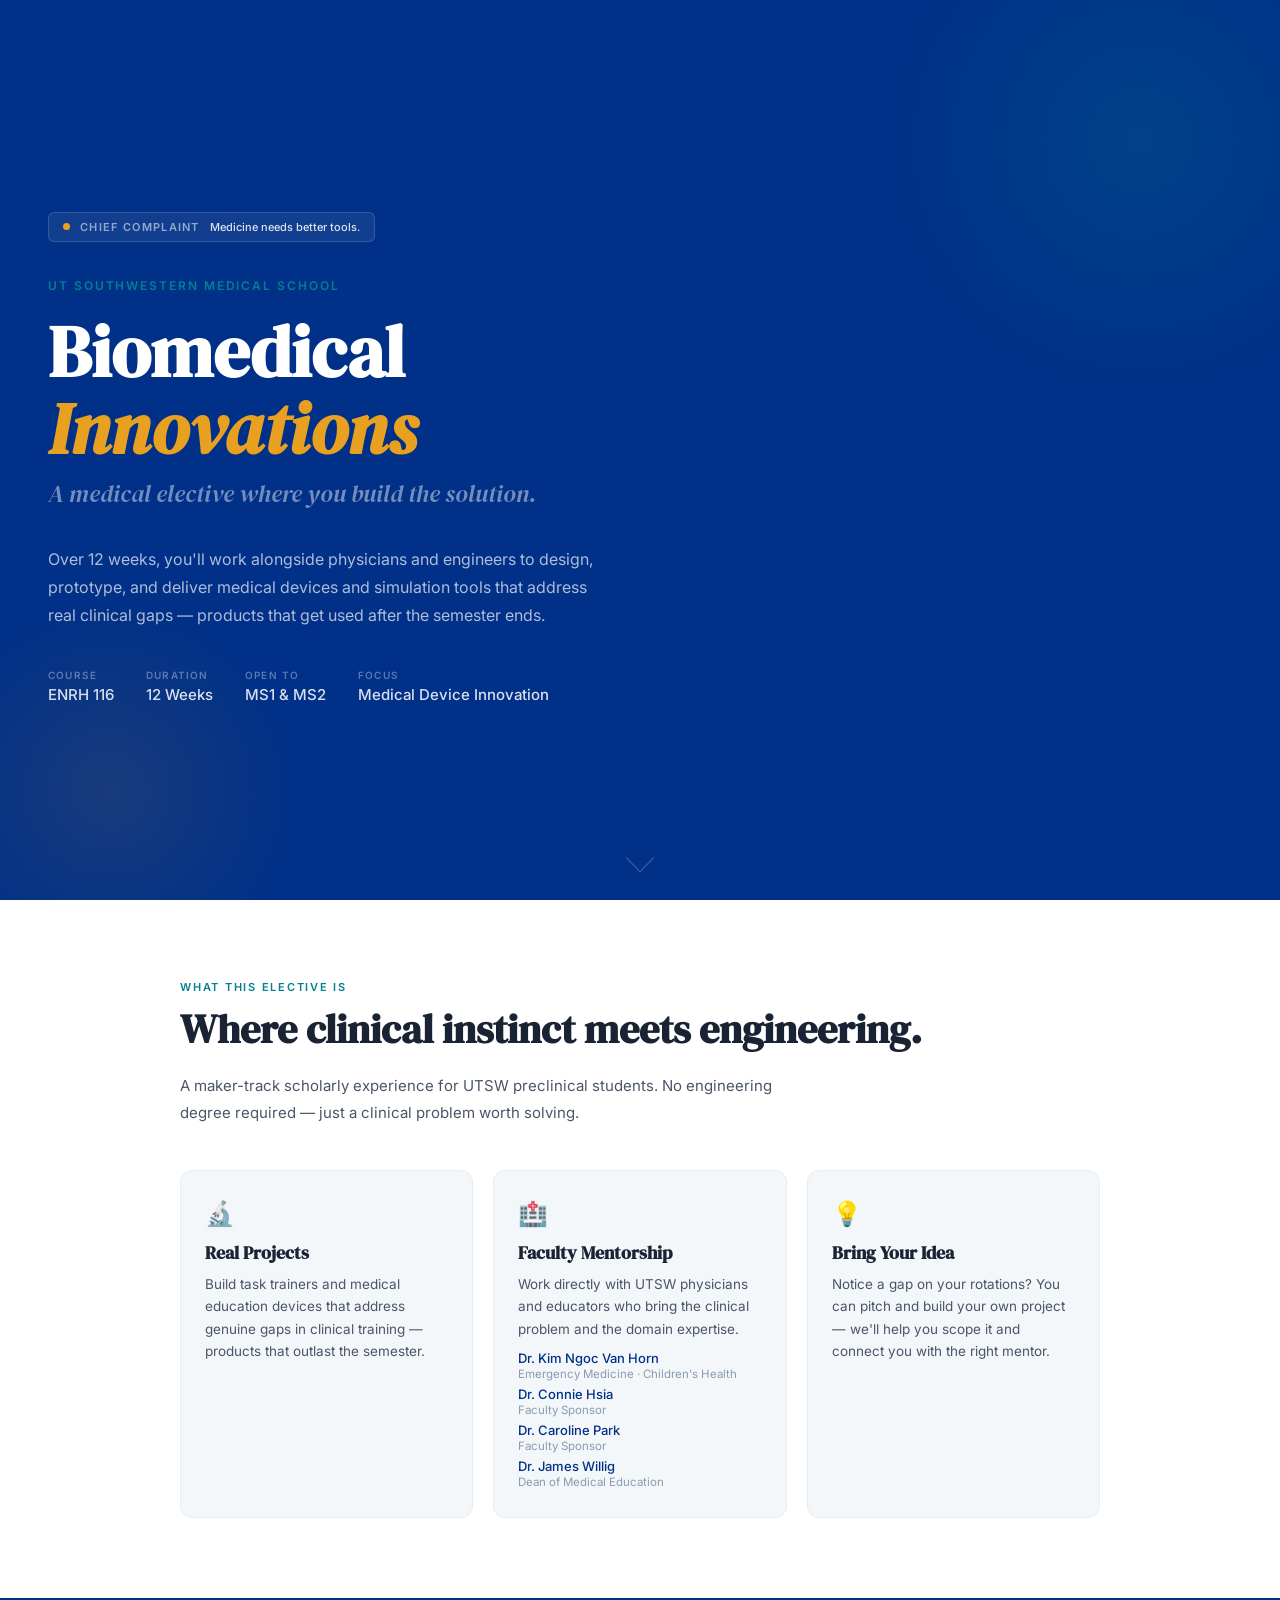
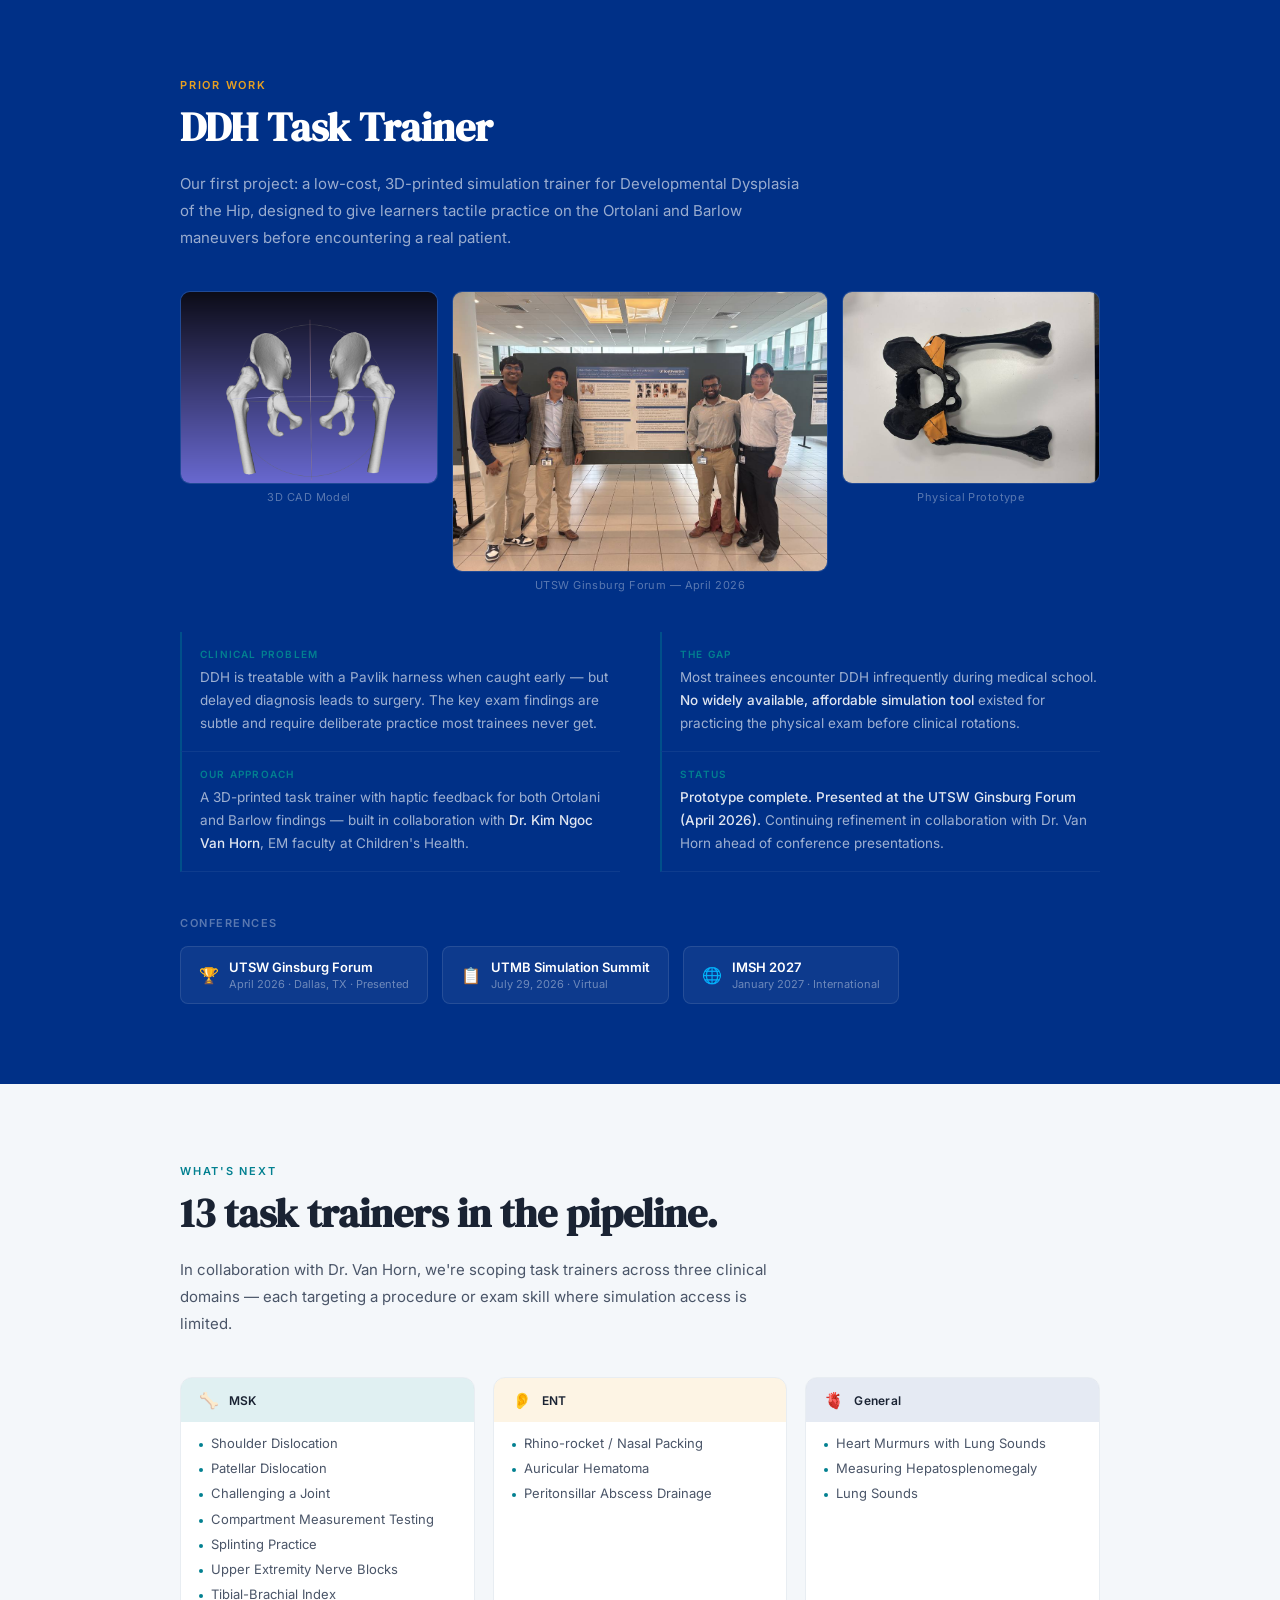
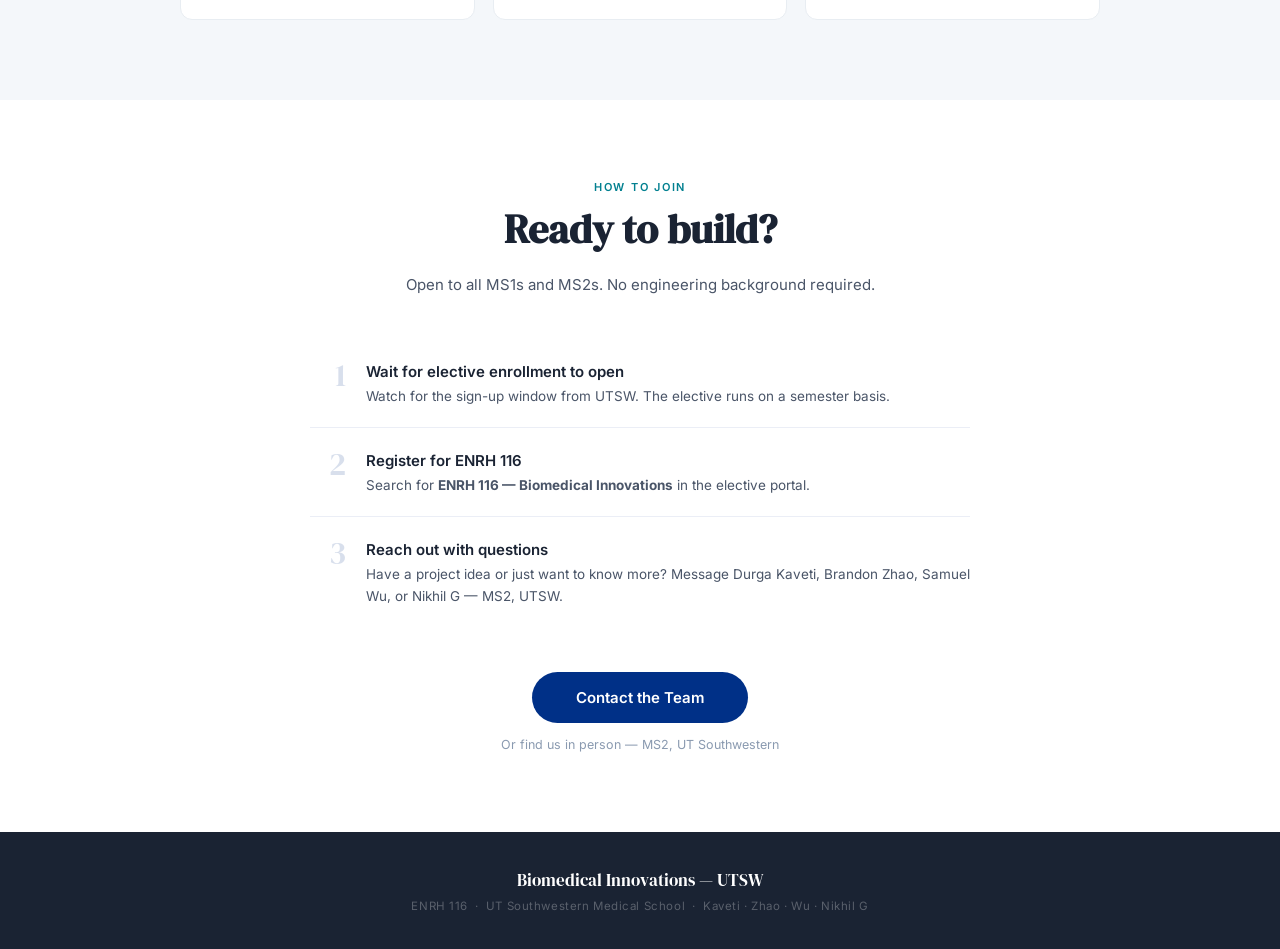
==== index.html @ 5e0f8d81 "Update Dr. Van Horn title to Pediatric Emergency Medicine" ====
<!DOCTYPE html>
<html lang="en">
<head>
  <meta charset="UTF-8" />
  <meta name="viewport" content="width=device-width, initial-scale=1.0" />
  <title>Biomedical Innovations — UTSW</title>
  <link rel="preconnect" href="https://fonts.googleapis.com" />
  <link rel="preconnect" href="https://fonts.gstatic.com" crossorigin />
  <link href="https://fonts.googleapis.com/css2?family=DM+Serif+Display:ital@0;1&family=Inter:wght@300;400;500;600&display=swap" rel="stylesheet" />
  <style>
    *, *::before, *::after { box-sizing: border-box; margin: 0; padding: 0; }

    :root {
      --navy:  #003087;
      --teal:  #028090;
      --gold:  #E8A020;
      --steel: #E8EDF2;
      --mist:  #F4F7FA;
      --ink:   #1A2333;
      --slate: #4A5568;
      --ghost: #8A9AB0;
      --white: #FFFFFF;
      --r:     12px;
    }

    html { scroll-behavior: smooth; }
    body {
      font-family: 'Inter', sans-serif;
      background: var(--white);
      color: var(--ink);
      -webkit-font-smoothing: antialiased;
    }

    /* ── HERO ── */
    .hero {
      background: var(--navy);
      min-height: 100vh;
      display: flex;
      flex-direction: column;
      justify-content: center;
      padding: 80px 48px 64px;
      position: relative;
      overflow: hidden;
    }
    .hero::before {
      content: '';
      position: absolute;
      top: -120px; right: -120px;
      width: 520px; height: 520px;
      background: radial-gradient(circle, rgba(2,128,144,0.22) 0%, transparent 70%);
      pointer-events: none;
    }
    .hero::after {
      content: '';
      position: absolute;
      bottom: -80px; left: -80px;
      width: 380px; height: 380px;
      background: radial-gradient(circle, rgba(232,160,32,0.10) 0%, transparent 70%);
      pointer-events: none;
    }
    .hero-inner {
      max-width: 860px;
      position: relative;
      z-index: 1;
    }
    .case-card {
      display: inline-flex;
      align-items: center;
      gap: 10px;
      background: rgba(255,255,255,0.07);
      border: 1px solid rgba(255,255,255,0.14);
      border-radius: 6px;
      padding: 7px 14px;
      margin-bottom: 36px;
    }
    .case-card-dot {
      width: 7px; height: 7px;
      border-radius: 50%;
      background: var(--gold);
      animation: pulse 2.4s ease-in-out infinite;
    }
    @keyframes pulse {
      0%, 100% { opacity: 1; transform: scale(1); }
      50% { opacity: 0.5; transform: scale(0.8); }
    }
    .case-card-label {
      font-size: 11px; font-weight: 600;
      letter-spacing: 0.12em; text-transform: uppercase;
      color: rgba(255,255,255,0.55);
    }
    .case-card-value {
      font-size: 11px; font-weight: 500;
      color: rgba(255,255,255,0.85);
    }
    .hero-eyebrow {
      font-size: 12px; font-weight: 600;
      letter-spacing: 0.16em; text-transform: uppercase;
      color: var(--teal); margin-bottom: 20px;
    }
    .hero-headline {
      font-family: 'DM Serif Display', serif;
      font-size: clamp(42px, 6vw, 72px);
      line-height: 1.08; color: var(--white); margin-bottom: 10px;
    }
    .hero-headline em { font-style: italic; color: var(--gold); }
    .hero-sub {
      font-family: 'DM Serif Display', serif;
      font-size: clamp(18px, 2.4vw, 24px);
      color: rgba(255,255,255,0.45); font-style: italic;
      margin-bottom: 36px; line-height: 1.3;
    }
    .hero-body {
      font-size: 16px; line-height: 1.75;
      color: rgba(255,255,255,0.68);
      max-width: 560px; margin-bottom: 40px;
    }
    .hero-meta {
      display: flex; gap: 32px; flex-wrap: wrap;
    }
    .meta-item { display: flex; flex-direction: column; gap: 4px; }
    .meta-label {
      font-size: 10px; font-weight: 600;
      letter-spacing: 0.12em; text-transform: uppercase;
      color: rgba(255,255,255,0.35);
    }
    .meta-value { font-size: 15px; font-weight: 500; color: rgba(255,255,255,0.85); }
    .scroll-hint {
      position: absolute; bottom: 32px; left: 50%;
      transform: translateX(-50%);
      display: flex; flex-direction: column;
      align-items: center; gap: 8px;
      color: rgba(255,255,255,0.3);
      font-size: 10px; letter-spacing: 0.1em; text-transform: uppercase;
    }
    .scroll-arrow {
      width: 20px; height: 20px;
      border-right: 1.5px solid rgba(255,255,255,0.25);
      border-bottom: 1.5px solid rgba(255,255,255,0.25);
      transform: rotate(45deg);
      animation: bounce 1.8s ease-in-out infinite;
    }
    @keyframes bounce {
      0%, 100% { transform: rotate(45deg) translateY(0); }
      50% { transform: rotate(45deg) translateY(5px); }
    }

    /* ── SHARED SECTION ── */
    section { padding: 80px 48px; }
    .section-inner { max-width: 920px; margin: 0 auto; }
    .section-eyebrow {
      font-size: 11px; font-weight: 600;
      letter-spacing: 0.16em; text-transform: uppercase;
      color: var(--teal); margin-bottom: 12px;
    }
    .section-title {
      font-family: 'DM Serif Display', serif;
      font-size: clamp(28px, 3.5vw, 40px);
      color: var(--ink); line-height: 1.15; margin-bottom: 20px;
    }
    .section-body {
      font-size: 15px; line-height: 1.8;
      color: var(--slate); max-width: 620px;
    }

    /* ── ABOUT ── */
    .about { background: var(--white); }
    .about-grid {
      display: grid; grid-template-columns: 1fr 1fr 1fr;
      gap: 20px; margin-top: 44px;
    }
    .about-card {
      background: var(--mist);
      border-radius: var(--r); padding: 28px 24px;
      border: 1px solid var(--steel);
      transition: transform 0.2s ease, box-shadow 0.2s ease;
    }
    .about-card:hover {
      transform: translateY(-3px);
      box-shadow: 0 10px 28px rgba(0,48,135,0.08);
    }
    .about-card-icon { font-size: 24px; margin-bottom: 12px; display: block; }
    .about-card-title {
      font-family: 'DM Serif Display', serif;
      font-size: 18px; color: var(--ink); margin-bottom: 8px;
    }
    .about-card-body { font-size: 13.5px; line-height: 1.65; color: var(--slate); }

    /* Faculty names inside about-card */
    .faculty-list {
      margin-top: 10px; display: flex; flex-direction: column; gap: 5px;
    }
    .faculty-name {
      font-size: 13px; font-weight: 500; color: var(--navy);
    }
    .faculty-role {
      font-size: 11.5px; color: var(--ghost); margin-top: 1px;
    }

    /* ── PRIOR WORK (DDH) ── */
    .prior-work { background: var(--navy); }
    .prior-work .section-eyebrow { color: var(--gold); }
    .prior-work .section-title { color: var(--white); }
    .prior-work .section-body { color: rgba(255,255,255,0.60); margin-bottom: 40px; }

    /* Photo strip */
    .photo-strip {
      display: grid;
      grid-template-columns: 1.1fr 1.6fr 1.1fr;
      gap: 14px; margin-bottom: 40px;
    }
    .photo-frame {
      border-radius: 10px; overflow: hidden;
      aspect-ratio: 4/3;
      background: rgba(255,255,255,0.04);
      border: 1px solid rgba(255,255,255,0.09);
    }
    .photo-frame img {
      width: 100%; height: 100%;
      object-fit: cover; display: block;
    }
    .photo-caption {
      font-size: 11px; color: rgba(255,255,255,0.35);
      text-align: center; margin-top: 6px;
      letter-spacing: 0.04em;
    }

    /* Context blocks 2-col */
    .context-grid {
      display: grid; grid-template-columns: 1fr 1fr;
      gap: 0 40px; margin-bottom: 44px;
    }
    .context-block {
      border-left: 2px solid rgba(2,128,144,0.40);
      padding: 16px 0 16px 18px;
      border-bottom: 1px solid rgba(255,255,255,0.06);
    }
    .context-label {
      font-size: 10px; font-weight: 600;
      letter-spacing: 0.12em; text-transform: uppercase;
      color: var(--teal); margin-bottom: 6px;
    }
    .context-text {
      font-size: 13.5px; line-height: 1.7;
      color: rgba(255,255,255,0.62);
    }
    .context-text strong { color: rgba(255,255,255,0.88); font-weight: 500; }

    /* Conferences */
    .conf-heading {
      font-size: 11px; font-weight: 600;
      letter-spacing: 0.14em; text-transform: uppercase;
      color: rgba(255,255,255,0.35); margin-bottom: 16px;
    }
    .conf-row {
      display: flex; gap: 14px; flex-wrap: wrap;
    }
    .conf-pill {
      display: flex; align-items: center; gap: 10px;
      background: rgba(255,255,255,0.05);
      border: 1px solid rgba(255,255,255,0.10);
      border-radius: 8px; padding: 12px 18px;
      text-decoration: none;
      transition: background 0.2s;
    }
    .conf-pill:hover { background: rgba(255,255,255,0.10); }
    .conf-pill-icon { font-size: 16px; }
    .conf-pill-text { display: flex; flex-direction: column; gap: 2px; }
    .conf-pill-name {
      font-size: 13px; font-weight: 600; color: var(--white);
    }
    .conf-pill-date { font-size: 11px; color: rgba(255,255,255,0.40); }

    /* ── PIPELINE ── */
    .pipeline { background: var(--mist); }
    .pipeline .section-eyebrow { color: var(--teal); }
    .pipeline-grid {
      display: grid; grid-template-columns: repeat(3, 1fr);
      gap: 18px; margin-top: 40px;
    }
    .tt-card {
      background: var(--white);
      border: 1px solid var(--steel);
      border-radius: var(--r); overflow: hidden;
    }
    .tt-header {
      padding: 12px 18px;
      display: flex; align-items: center; gap: 10px;
    }
    .tt-header.msk { background: rgba(2,128,144,0.12); }
    .tt-header.ent { background: rgba(232,160,32,0.12); }
    .tt-header.gen { background: rgba(0,48,135,0.10); }
    .tt-icon { font-size: 16px; }
    .tt-category {
      font-size: 12px; font-weight: 600;
      color: var(--ink); letter-spacing: 0.02em;
    }
    .tt-list {
      list-style: none; padding: 12px 18px 16px;
      display: flex; flex-direction: column; gap: 7px;
    }
    .tt-item {
      display: flex; align-items: baseline; gap: 8px;
      font-size: 13px; line-height: 1.4; color: var(--slate);
    }
    .tt-dot {
      width: 4px; height: 4px;
      border-radius: 50%; background: var(--teal);
      flex-shrink: 0; position: relative; top: -1px;
    }

    /* ── JOIN ── */
    .join { background: var(--white); }
    .join-inner { max-width: 660px; margin: 0 auto; text-align: center; }
    .join .section-eyebrow, .join .section-title { text-align: center; }
    .join-body {
      font-size: 15px; line-height: 1.75;
      color: var(--slate); margin-bottom: 40px;
    }
    .join-steps {
      text-align: left; margin-bottom: 44px;
      display: flex; flex-direction: column; gap: 0;
    }
    .join-step {
      display: flex; gap: 20px; align-items: flex-start;
      padding: 20px 0;
      border-bottom: 1px solid rgba(0,48,135,0.08);
    }
    .join-step:last-child { border-bottom: none; }
    .step-num {
      font-family: 'DM Serif Display', serif;
      font-size: 32px; color: var(--navy);
      opacity: 0.15; line-height: 1;
      min-width: 36px; text-align: right;
    }
    .step-content { flex: 1; padding-top: 3px; }
    .step-title { font-size: 15px; font-weight: 600; color: var(--ink); margin-bottom: 4px; }
    .step-desc { font-size: 13.5px; line-height: 1.65; color: var(--slate); }
    .cta-pill {
      display: inline-block; background: var(--navy); color: var(--white);
      font-size: 15px; font-weight: 600; padding: 16px 44px;
      border-radius: 100px; text-decoration: none;
      transition: background 0.2s, transform 0.15s;
    }
    .cta-pill:hover { background: var(--teal); transform: translateY(-2px); }
    .cta-sub { margin-top: 14px; font-size: 12.5px; color: var(--ghost); }

    /* ── FOOTER ── */
    footer {
      background: var(--ink); padding: 36px 48px; text-align: center;
    }
    .footer-wordmark {
      font-family: 'DM Serif Display', serif;
      font-size: 17px; color: var(--white); margin-bottom: 7px;
    }
    .footer-sub { font-size: 11.5px; color: rgba(255,255,255,0.28); letter-spacing: 0.05em; }

    /* ── REVEAL ── */
    .reveal {
      opacity: 0; transform: translateY(18px);
      transition: opacity 0.55s ease, transform 0.55s ease;
    }
    .reveal.visible { opacity: 1; transform: translateY(0); }

    /* ── RESPONSIVE ── */
    @media (max-width: 768px) {
      section { padding: 60px 24px; }
      .hero { padding: 64px 24px 60px; }
      .about-grid, .pipeline-grid, .context-grid, .photo-strip { grid-template-columns: 1fr; }
      .hero-meta { gap: 18px; }
      footer { padding: 28px 24px; }
      .conf-row { flex-direction: column; }
    }
    @media (prefers-reduced-motion: reduce) {
      .reveal { opacity: 1; transform: none; transition: none; }
      .case-card-dot, .scroll-arrow { animation: none; }
    }
  </style>
</head>
<body>

<!-- ── HERO ── -->
<section class="hero">
  <div class="hero-inner">
    <div class="case-card">
      <span class="case-card-dot"></span>
      <span class="case-card-label">Chief Complaint</span>
      <span class="case-card-value">Medicine needs better tools.</span>
    </div>
    <p class="hero-eyebrow">UT Southwestern Medical School</p>
    <h1 class="hero-headline">Biomedical<br><em>Innovations</em></h1>
    <p class="hero-sub">A medical elective where you build the solution.</p>
    <p class="hero-body">
      Over 12 weeks, you'll work alongside physicians and engineers to design, prototype, and deliver medical devices and simulation tools that address real clinical gaps — products that get used after the semester ends.
    </p>
    <div class="hero-meta">
      <div class="meta-item">
        <span class="meta-label">Course</span>
        <span class="meta-value">ENRH 116</span>
      </div>
      <div class="meta-item">
        <span class="meta-label">Duration</span>
        <span class="meta-value">12 Weeks</span>
      </div>
      <div class="meta-item">
        <span class="meta-label">Open To</span>
        <span class="meta-value">MS1 &amp; MS2</span>
      </div>
      <div class="meta-item">
        <span class="meta-label">Focus</span>
        <span class="meta-value">Medical Device Innovation</span>
      </div>
    </div>
  </div>
  <div class="scroll-hint"><div class="scroll-arrow"></div></div>
</section>

<!-- ── ABOUT ── -->
<section class="about">
  <div class="section-inner">
    <p class="section-eyebrow reveal">What this elective is</p>
    <h2 class="section-title reveal">Where clinical instinct meets engineering.</h2>
    <p class="section-body reveal">
      A maker-track scholarly experience for UTSW preclinical students. No engineering degree required — just a clinical problem worth solving.
    </p>
    <div class="about-grid">
      <div class="about-card reveal">
        <span class="about-card-icon">🔬</span>
        <h3 class="about-card-title">Real Projects</h3>
        <p class="about-card-body">Build task trainers and medical education devices that address genuine gaps in clinical training — products that outlast the semester.</p>
      </div>
      <div class="about-card reveal">
        <span class="about-card-icon">🏥</span>
        <h3 class="about-card-title">Faculty Mentorship</h3>
        <p class="about-card-body">Work directly with UTSW physicians and educators who bring the clinical problem and the domain expertise.</p>
        <div class="faculty-list">
          <div>
            <div class="faculty-name">Dr. Kim Ngoc Van Horn</div>
            <div class="faculty-role">Emergency Medicine · Children's Health</div>
          </div>
          <div>
            <div class="faculty-name">Dr. Connie Hsia</div>
            <div class="faculty-role">Faculty Sponsor</div>
          </div>
          <div>
            <div class="faculty-name">Dr. Caroline Park</div>
            <div class="faculty-role">Faculty Sponsor</div>
          </div>
          <div>
            <div class="faculty-name">Dr. James Willig</div>
            <div class="faculty-role">Dean of Medical Education</div>
          </div>
        </div>
      </div>
      <div class="about-card reveal">
        <span class="about-card-icon">💡</span>
        <h3 class="about-card-title">Bring Your Idea</h3>
        <p class="about-card-body">Notice a gap on your rotations? You can pitch and build your own project — we'll help you scope it and connect you with the right mentor.</p>
      </div>
    </div>
  </div>
</section>

<!-- ── PRIOR WORK ── -->
<section class="prior-work">
  <div class="section-inner">
    <p class="section-eyebrow reveal">Prior work</p>
    <h2 class="section-title reveal">DDH Task Trainer</h2>
    <p class="section-body reveal">
      Our first project: a low-cost, 3D-printed simulation trainer for Developmental Dysplasia of the Hip, designed to give learners tactile practice on the Ortolani and Barlow maneuvers before encountering a real patient.
    </p>

    <!-- Photo strip -->
    <div class="photo-strip reveal">
      <div>
        <div class="photo-frame">
          <img src="[data-uri]" alt="3D CAD model — neonatal hip anatomy" loading="lazy" />
        </div>
        <p class="photo-caption">3D CAD Model</p>
      </div>
      <div>
        <div class="photo-frame">
          <img src="[data-uri]" alt="Team presenting the DDH poster at UTSW Ginsburg Forum" loading="lazy" />
        </div>
        <p class="photo-caption">UTSW Ginsburg Forum — April 2026</p>
      </div>
      <div>
        <div class="photo-frame">
          <img src="[data-uri]" alt="3D-printed neonatal hip task trainer prototype" loading="lazy" />
        </div>
        <p class="photo-caption">Physical Prototype</p>
      </div>
    </div>

    <!-- Context 2-col grid -->
    <div class="context-grid reveal">
      <div class="context-block">
        <p class="context-label">Clinical Problem</p>
        <p class="context-text">DDH is treatable with a Pavlik harness when caught early — but delayed diagnosis leads to surgery. The key exam findings are subtle and require deliberate practice most trainees never get.</p>
      </div>
      <div class="context-block">
        <p class="context-label">The Gap</p>
        <p class="context-text">Most trainees encounter DDH infrequently during medical school. <strong>No widely available, affordable simulation tool</strong> existed for practicing the physical exam before clinical rotations.</p>
      </div>
      <div class="context-block">
        <p class="context-label">Our Approach</p>
        <p class="context-text">A 3D-printed task trainer with haptic feedback for both Ortolani and Barlow findings — built in collaboration with <strong>Dr. Kim Ngoc Van Horn</strong>, EM faculty at Children's Health.</p>
      </div>
      <div class="context-block">
        <p class="context-label">Status</p>
        <p class="context-text"><strong>Prototype complete. Presented at the UTSW Ginsburg Forum (April 2026).</strong> Continuing refinement in collaboration with Dr. Van Horn ahead of conference presentations.</p>
      </div>
    </div>

    <!-- Conferences -->
    <p class="conf-heading reveal">Conferences</p>
    <div class="conf-row reveal">
      <a class="conf-pill" href="https://www.utsouthwestern.edu/departments/simulation-center/news-events/forum/" target="_blank" rel="noopener">
        <span class="conf-pill-icon">🏆</span>
        <span class="conf-pill-text">
          <span class="conf-pill-name">UTSW Ginsburg Forum</span>
          <span class="conf-pill-date">April 2026 · Dallas, TX · Presented</span>
        </span>
      </a>
      <a class="conf-pill" href="https://www.utmb.edu/simcenter/summit" target="_blank" rel="noopener">
        <span class="conf-pill-icon">📋</span>
        <span class="conf-pill-text">
          <span class="conf-pill-name">UTMB Simulation Summit</span>
          <span class="conf-pill-date">July 29, 2026 · Virtual</span>
        </span>
      </a>
      <a class="conf-pill" href="https://imsh2027.org/" target="_blank" rel="noopener">
        <span class="conf-pill-icon">🌐</span>
        <span class="conf-pill-text">
          <span class="conf-pill-name">IMSH 2027</span>
          <span class="conf-pill-date">January 2027 · International</span>
        </span>
      </a>
    </div>

  </div>
</section>

<!-- ── PIPELINE ── -->
<section class="pipeline">
  <div class="section-inner">
    <p class="section-eyebrow reveal">What's next</p>
    <h2 class="section-title reveal">13 task trainers in the pipeline.</h2>
    <p class="section-body reveal">
      In collaboration with Dr. Van Horn, we're scoping task trainers across three clinical domains — each targeting a procedure or exam skill where simulation access is limited.
    </p>
    <div class="pipeline-grid">
      <div class="tt-card reveal">
        <div class="tt-header msk">
          <span class="tt-icon">🦴</span>
          <span class="tt-category">MSK</span>
        </div>
        <ul class="tt-list">
          <li class="tt-item"><span class="tt-dot"></span>Shoulder Dislocation</li>
          <li class="tt-item"><span class="tt-dot"></span>Patellar Dislocation</li>
          <li class="tt-item"><span class="tt-dot"></span>Challenging a Joint</li>
          <li class="tt-item"><span class="tt-dot"></span>Compartment Measurement Testing</li>
          <li class="tt-item"><span class="tt-dot"></span>Splinting Practice</li>
          <li class="tt-item"><span class="tt-dot"></span>Upper Extremity Nerve Blocks</li>
          <li class="tt-item"><span class="tt-dot"></span>Tibial-Brachial Index</li>
        </ul>
      </div>
      <div class="tt-card reveal">
        <div class="tt-header ent">
          <span class="tt-icon">👂</span>
          <span class="tt-category">ENT</span>
        </div>
        <ul class="tt-list">
          <li class="tt-item"><span class="tt-dot"></span>Rhino-rocket / Nasal Packing</li>
          <li class="tt-item"><span class="tt-dot"></span>Auricular Hematoma</li>
          <li class="tt-item"><span class="tt-dot"></span>Peritonsillar Abscess Drainage</li>
        </ul>
      </div>
      <div class="tt-card reveal">
        <div class="tt-header gen">
          <span class="tt-icon">🫀</span>
          <span class="tt-category">General</span>
        </div>
        <ul class="tt-list">
          <li class="tt-item"><span class="tt-dot"></span>Heart Murmurs with Lung Sounds</li>
          <li class="tt-item"><span class="tt-dot"></span>Measuring Hepatosplenomegaly</li>
          <li class="tt-item"><span class="tt-dot"></span>Lung Sounds</li>
        </ul>
      </div>
    </div>
  </div>
</section>

<!-- ── JOIN ── -->
<section class="join">
  <div class="join-inner">
    <p class="section-eyebrow reveal">How to join</p>
    <h2 class="section-title reveal">Ready to build?</h2>
    <p class="join-body reveal">Open to all MS1s and MS2s. No engineering background required.</p>
    <div class="join-steps">
      <div class="join-step reveal">
        <span class="step-num">1</span>
        <div class="step-content">
          <p class="step-title">Wait for elective enrollment to open</p>
          <p class="step-desc">Watch for the sign-up window from UTSW. The elective runs on a semester basis.</p>
        </div>
      </div>
      <div class="join-step reveal">
        <span class="step-num">2</span>
        <div class="step-content">
          <p class="step-title">Register for ENRH 116</p>
          <p class="step-desc">Search for <strong>ENRH 116 — Biomedical Innovations</strong> in the elective portal.</p>
        </div>
      </div>
      <div class="join-step reveal">
        <span class="step-num">3</span>
        <div class="step-content">
          <p class="step-title">Reach out with questions</p>
          <p class="step-desc">Have a project idea or just want to know more? Message Durga Kaveti, Brandon Zhao, Samuel Wu, or Nikhil G — MS2, UTSW.</p>
        </div>
      </div>
    </div>
    <a class="cta-pill" href="mailto:?subject=Biomedical Innovations Elective — ENRH 116 Question">Contact the Team</a>
    <p class="cta-sub">Or find us in person — MS2, UT Southwestern</p>
  </div>
</section>

<!-- ── FOOTER ── -->
<footer>
  <p class="footer-wordmark">Biomedical Innovations — UTSW</p>
  <p class="footer-sub">ENRH 116 &nbsp;·&nbsp; UT Southwestern Medical School &nbsp;·&nbsp; Kaveti · Zhao · Wu · Nikhil G</p>
</footer>

<script>
  const obs = new IntersectionObserver(entries => {
    entries.forEach(e => { if (e.isIntersecting) e.target.classList.add('visible'); });
  }, { threshold: 0.10 });
  document.querySelectorAll('.reveal').forEach(el => obs.observe(el));
</script>

</body>
</html>
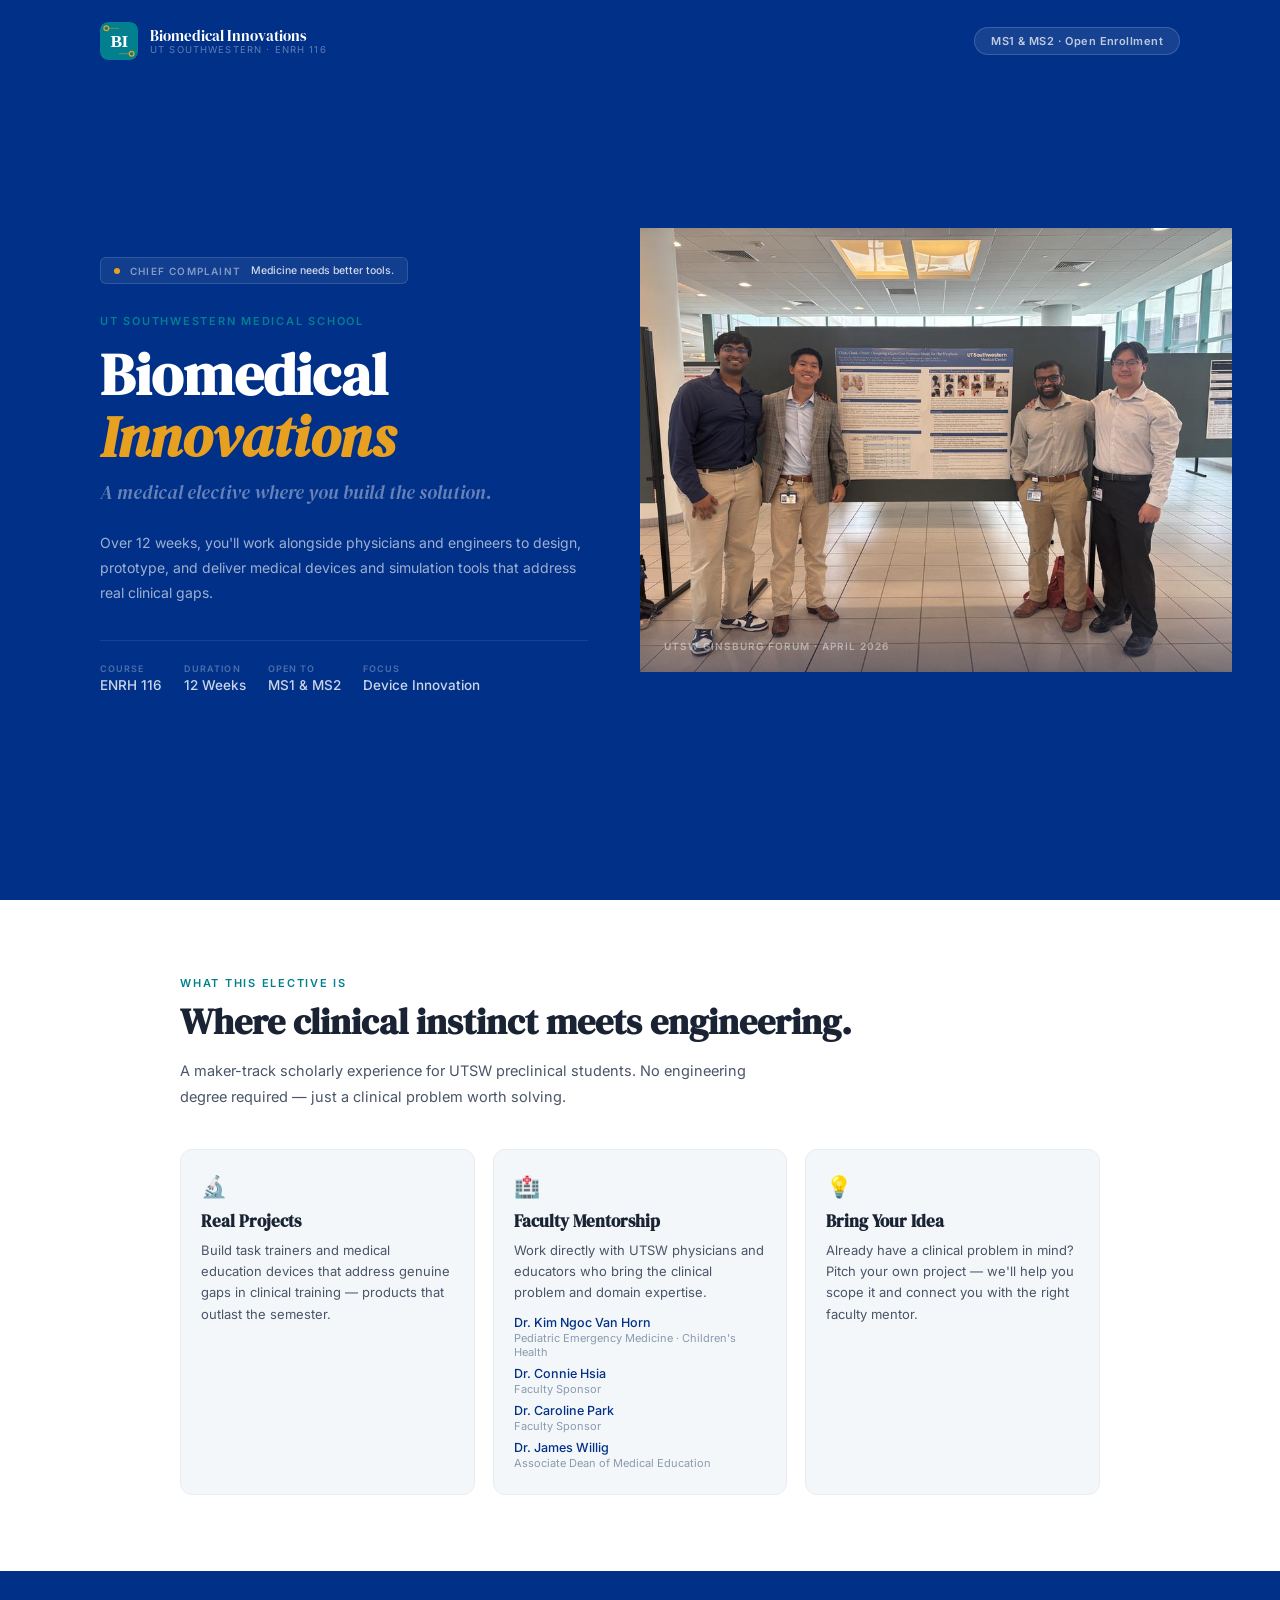
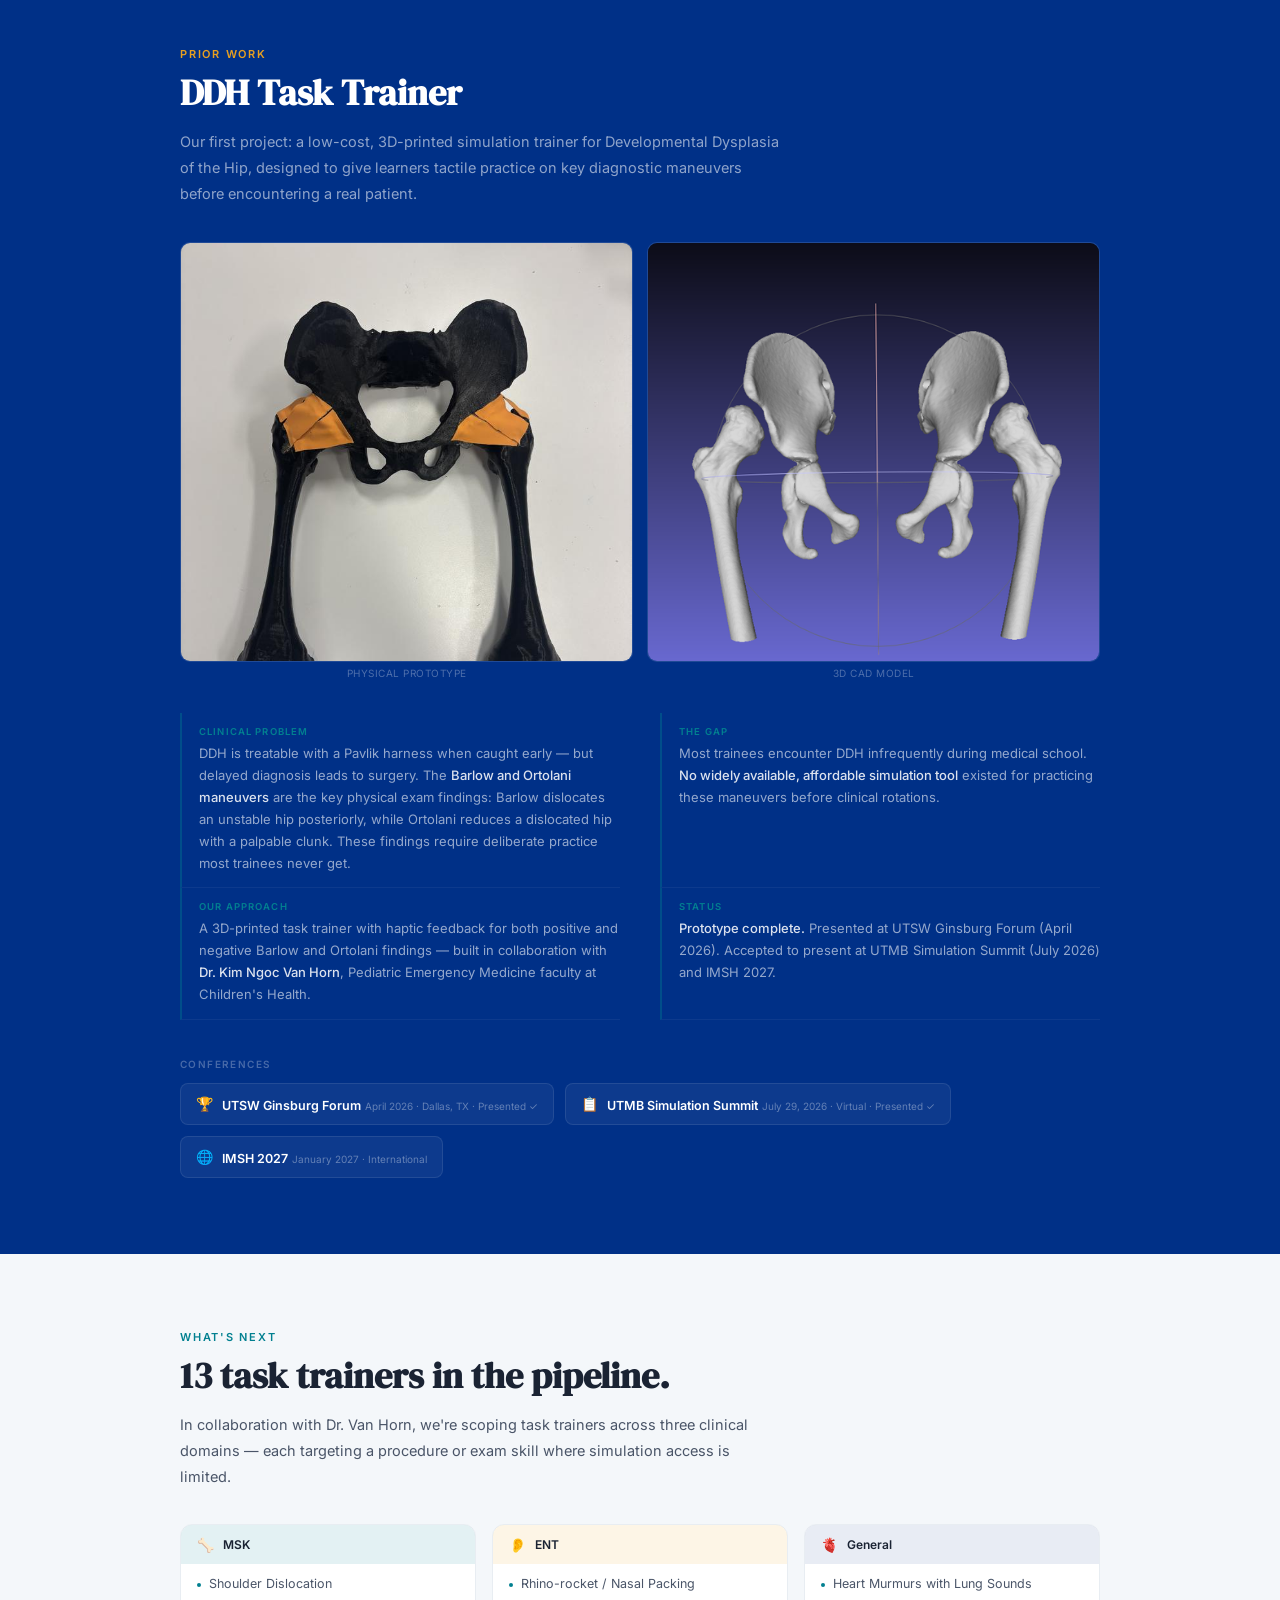
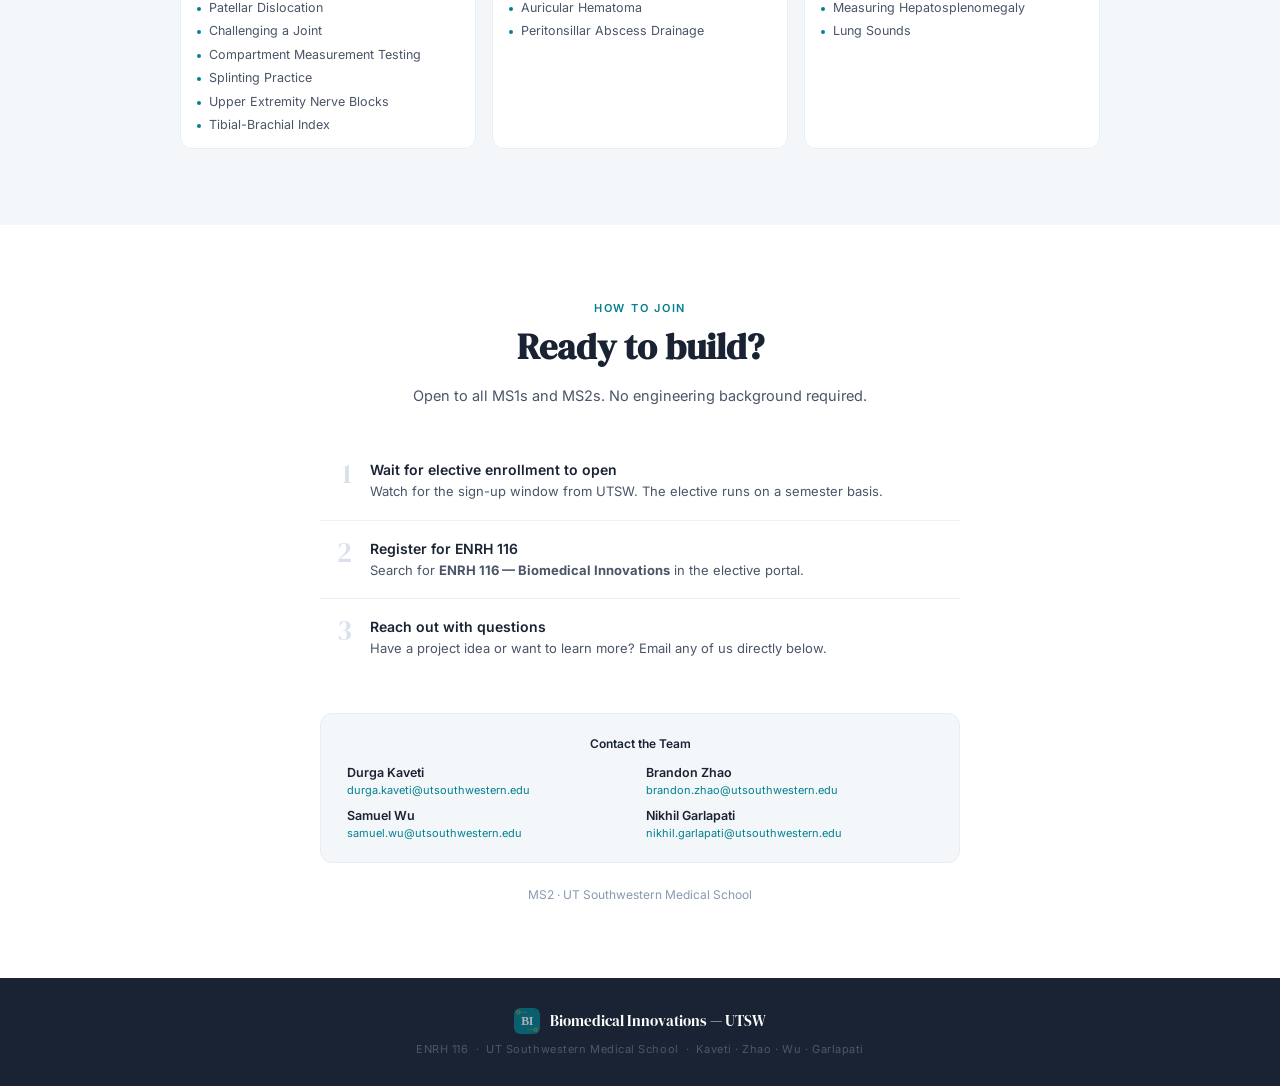
==== commit 7bb5e256: "Update Dr. Van Horn title to Pediatric Emergency Medicine" ====
--- a/index.html
+++ b/index.html
@@ -1,15 +1,14 @@
 <!DOCTYPE html>
 <html lang="en">
 <head>
-  <meta charset="UTF-8" />
-  <meta name="viewport" content="width=device-width, initial-scale=1.0" />
+  <meta charset="UTF-8"/>
+  <meta name="viewport" content="width=device-width, initial-scale=1.0"/>
   <title>Biomedical Innovations — UTSW</title>
-  <link rel="preconnect" href="https://fonts.googleapis.com" />
-  <link rel="preconnect" href="https://fonts.gstatic.com" crossorigin />
-  <link href="https://fonts.googleapis.com/css2?family=DM+Serif+Display:ital@0;1&family=Inter:wght@300;400;500;600&display=swap" rel="stylesheet" />
+  <link rel="preconnect" href="https://fonts.googleapis.com"/>
+  <link rel="preconnect" href="https://fonts.gstatic.com" crossorigin/>
+  <link href="https://fonts.googleapis.com/css2?family=DM+Serif+Display:ital@0;1&family=Inter:wght@300;400;500;600&display=swap" rel="stylesheet"/>
   <style>
     *, *::before, *::after { box-sizing: border-box; margin: 0; padding: 0; }
-
     :root {
       --navy:  #003087;
       --teal:  #028090;
@@ -22,7 +21,6 @@
       --white: #FFFFFF;
       --r:     12px;
     }
-
     html { scroll-behavior: smooth; }
     body {
       font-family: 'Inter', sans-serif;
@@ -31,348 +29,269 @@
       -webkit-font-smoothing: antialiased;
     }
 
+    /* ── NAVBAR ── */
+    .navbar {
+      position: absolute; top: 0; left: 0; right: 0; z-index: 10;
+      display: flex; align-items: center; justify-content: space-between;
+      padding: 22px 52px;
+    }
+    .navbar-brand { display: flex; align-items: center; gap: 12px; text-decoration: none; }
+    .navbar-logo { width: 38px; height: 38px; border-radius: 8px; }
+    .navbar-wordmark { display: flex; flex-direction: column; gap: 1px; }
+    .navbar-title { font-family: 'DM Serif Display', serif; font-size: 15px; color: var(--white); line-height: 1; }
+    .navbar-sub { font-size: 9.5px; color: rgba(255,255,255,0.38); letter-spacing: 0.12em; text-transform: uppercase; }
+    .navbar-pill {
+      font-size: 11px; font-weight: 600;
+      background: rgba(255,255,255,0.09); border: 1px solid rgba(255,255,255,0.16);
+      color: rgba(255,255,255,0.72); border-radius: 100px; padding: 6px 16px; letter-spacing: 0.04em;
+    }
+
     /* ── HERO ── */
     .hero {
       background: var(--navy);
       min-height: 100vh;
-      display: flex;
-      flex-direction: column;
-      justify-content: center;
-      padding: 80px 48px 64px;
-      position: relative;
-      overflow: hidden;
-    }
-    .hero::before {
-      content: '';
-      position: absolute;
-      top: -120px; right: -120px;
-      width: 520px; height: 520px;
-      background: radial-gradient(circle, rgba(2,128,144,0.22) 0%, transparent 70%);
-      pointer-events: none;
-    }
-    .hero::after {
-      content: '';
-      position: absolute;
-      bottom: -80px; left: -80px;
-      width: 380px; height: 380px;
-      background: radial-gradient(circle, rgba(232,160,32,0.10) 0%, transparent 70%);
-      pointer-events: none;
-    }
-    .hero-inner {
-      max-width: 860px;
-      position: relative;
-      z-index: 1;
+      display: grid;
+      grid-template-columns: 1fr 1fr;
+      align-items: center;
+      position: relative; overflow: hidden;
+    }
+
+    /* Left: text */
+    .hero-left {
+      padding: 130px 52px 80px 52px;
+      position: relative; z-index: 1;
     }
     .case-card {
-      display: inline-flex;
-      align-items: center;
-      gap: 10px;
-      background: rgba(255,255,255,0.07);
-      border: 1px solid rgba(255,255,255,0.14);
-      border-radius: 6px;
-      padding: 7px 14px;
-      margin-bottom: 36px;
+      display: inline-flex; align-items: center; gap: 10px;
+      background: rgba(255,255,255,0.07); border: 1px solid rgba(255,255,255,0.13);
+      border-radius: 6px; padding: 6px 13px; margin-bottom: 30px;
     }
     .case-card-dot {
-      width: 7px; height: 7px;
-      border-radius: 50%;
-      background: var(--gold);
+      width: 6px; height: 6px; border-radius: 50%; background: var(--gold);
       animation: pulse 2.4s ease-in-out infinite;
     }
     @keyframes pulse {
-      0%, 100% { opacity: 1; transform: scale(1); }
-      50% { opacity: 0.5; transform: scale(0.8); }
+      0%,100% { opacity:1; transform:scale(1); }
+      50% { opacity:0.5; transform:scale(0.8); }
     }
     .case-card-label {
-      font-size: 11px; font-weight: 600;
-      letter-spacing: 0.12em; text-transform: uppercase;
-      color: rgba(255,255,255,0.55);
-    }
-    .case-card-value {
-      font-size: 11px; font-weight: 500;
-      color: rgba(255,255,255,0.85);
-    }
+      font-size: 10px; font-weight: 600; letter-spacing: 0.12em;
+      text-transform: uppercase; color: rgba(255,255,255,0.48);
+    }
+    .case-card-value { font-size: 10.5px; font-weight: 500; color: rgba(255,255,255,0.80); }
     .hero-eyebrow {
-      font-size: 12px; font-weight: 600;
-      letter-spacing: 0.16em; text-transform: uppercase;
-      color: var(--teal); margin-bottom: 20px;
+      font-size: 11px; font-weight: 600; letter-spacing: 0.16em;
+      text-transform: uppercase; color: var(--teal); margin-bottom: 16px;
     }
     .hero-headline {
       font-family: 'DM Serif Display', serif;
-      font-size: clamp(42px, 6vw, 72px);
+      font-size: clamp(36px, 4.5vw, 60px);
       line-height: 1.08; color: var(--white); margin-bottom: 10px;
     }
     .hero-headline em { font-style: italic; color: var(--gold); }
     .hero-sub {
       font-family: 'DM Serif Display', serif;
-      font-size: clamp(18px, 2.4vw, 24px);
-      color: rgba(255,255,255,0.45); font-style: italic;
-      margin-bottom: 36px; line-height: 1.3;
+      font-size: clamp(15px, 1.8vw, 19px);
+      color: rgba(255,255,255,0.40); font-style: italic;
+      margin-bottom: 26px; line-height: 1.4;
     }
     .hero-body {
-      font-size: 16px; line-height: 1.75;
-      color: rgba(255,255,255,0.68);
-      max-width: 560px; margin-bottom: 40px;
+      font-size: 14px; line-height: 1.78;
+      color: rgba(255,255,255,0.62); margin-bottom: 34px;
     }
     .hero-meta {
-      display: flex; gap: 32px; flex-wrap: wrap;
-    }
-    .meta-item { display: flex; flex-direction: column; gap: 4px; }
+      display: flex; gap: 22px; flex-wrap: wrap;
+      padding-top: 22px; border-top: 1px solid rgba(255,255,255,0.09);
+    }
+    .meta-item { display: flex; flex-direction: column; gap: 3px; }
     .meta-label {
-      font-size: 10px; font-weight: 600;
-      letter-spacing: 0.12em; text-transform: uppercase;
-      color: rgba(255,255,255,0.35);
-    }
-    .meta-value { font-size: 15px; font-weight: 500; color: rgba(255,255,255,0.85); }
-    .scroll-hint {
-      position: absolute; bottom: 32px; left: 50%;
-      transform: translateX(-50%);
-      display: flex; flex-direction: column;
-      align-items: center; gap: 8px;
-      color: rgba(255,255,255,0.3);
-      font-size: 10px; letter-spacing: 0.1em; text-transform: uppercase;
-    }
-    .scroll-arrow {
-      width: 20px; height: 20px;
-      border-right: 1.5px solid rgba(255,255,255,0.25);
-      border-bottom: 1.5px solid rgba(255,255,255,0.25);
-      transform: rotate(45deg);
-      animation: bounce 1.8s ease-in-out infinite;
-    }
-    @keyframes bounce {
-      0%, 100% { transform: rotate(45deg) translateY(0); }
-      50% { transform: rotate(45deg) translateY(5px); }
-    }
-
-    /* ── SHARED SECTION ── */
-    section { padding: 80px 48px; }
+      font-size: 9px; font-weight: 600; letter-spacing: 0.12em;
+      text-transform: uppercase; color: rgba(255,255,255,0.30);
+    }
+    .meta-value { font-size: 13.5px; font-weight: 500; color: rgba(255,255,255,0.80); }
+
+    /* Right: full-bleed team photo */
+    .hero-right {
+      position: relative;
+      overflow: hidden;
+      display: flex;
+      align-items: stretch;
+    }
+    .hero-photo {
+      width: 100%;
+      height: auto;
+      display: block;
+      object-fit: unset;
+    }
+    /* Subtle bottom fade for caption legibility only */
+    .hero-right::before {
+      content: '';
+      position: absolute; inset: 0; z-index: 1;
+      background: linear-gradient(to top, rgba(0,20,60,0.45) 0%, transparent 18%);
+    }
+    .hero-photo-caption {
+      position: absolute; bottom: 20px; left: 24px; z-index: 2;
+      font-size: 10px; font-weight: 600; letter-spacing: 0.10em;
+      text-transform: uppercase; color: rgba(255,255,255,0.45);
+    }
+
+    /* ── SHARED ── */
+    section { padding: 76px 48px; }
     .section-inner { max-width: 920px; margin: 0 auto; }
     .section-eyebrow {
-      font-size: 11px; font-weight: 600;
-      letter-spacing: 0.16em; text-transform: uppercase;
-      color: var(--teal); margin-bottom: 12px;
+      font-size: 11px; font-weight: 600; letter-spacing: 0.16em;
+      text-transform: uppercase; color: var(--teal); margin-bottom: 11px;
     }
     .section-title {
       font-family: 'DM Serif Display', serif;
-      font-size: clamp(28px, 3.5vw, 40px);
-      color: var(--ink); line-height: 1.15; margin-bottom: 20px;
+      font-size: clamp(25px, 3vw, 36px);
+      color: var(--ink); line-height: 1.15; margin-bottom: 16px;
     }
     .section-body {
-      font-size: 15px; line-height: 1.8;
-      color: var(--slate); max-width: 620px;
+      font-size: 14.5px; line-height: 1.8; color: var(--slate); max-width: 600px;
     }
 
     /* ── ABOUT ── */
     .about { background: var(--white); }
-    .about-grid {
-      display: grid; grid-template-columns: 1fr 1fr 1fr;
-      gap: 20px; margin-top: 44px;
-    }
+    .about-grid { display: grid; grid-template-columns: 1fr 1fr 1fr; gap: 18px; margin-top: 38px; }
     .about-card {
-      background: var(--mist);
-      border-radius: var(--r); padding: 28px 24px;
-      border: 1px solid var(--steel);
-      transition: transform 0.2s ease, box-shadow 0.2s ease;
-    }
-    .about-card:hover {
-      transform: translateY(-3px);
-      box-shadow: 0 10px 28px rgba(0,48,135,0.08);
-    }
-    .about-card-icon { font-size: 24px; margin-bottom: 12px; display: block; }
-    .about-card-title {
-      font-family: 'DM Serif Display', serif;
-      font-size: 18px; color: var(--ink); margin-bottom: 8px;
-    }
-    .about-card-body { font-size: 13.5px; line-height: 1.65; color: var(--slate); }
-
-    /* Faculty names inside about-card */
-    .faculty-list {
-      margin-top: 10px; display: flex; flex-direction: column; gap: 5px;
-    }
-    .faculty-name {
-      font-size: 13px; font-weight: 500; color: var(--navy);
-    }
-    .faculty-role {
-      font-size: 11.5px; color: var(--ghost); margin-top: 1px;
-    }
-
-    /* ── PRIOR WORK (DDH) ── */
+      background: var(--mist); border-radius: var(--r);
+      padding: 24px 20px; border: 1px solid var(--steel);
+      transition: transform 0.2s, box-shadow 0.2s;
+    }
+    .about-card:hover { transform: translateY(-3px); box-shadow: 0 10px 28px rgba(0,48,135,0.08); }
+    .about-card-icon { font-size: 21px; margin-bottom: 10px; display: block; }
+    .about-card-title { font-family: 'DM Serif Display', serif; font-size: 17px; color: var(--ink); margin-bottom: 7px; }
+    .about-card-body { font-size: 13px; line-height: 1.65; color: var(--slate); }
+    .faculty-list { margin-top: 11px; display: flex; flex-direction: column; gap: 7px; }
+    .faculty-name { font-size: 12.5px; font-weight: 500; color: var(--navy); }
+    .faculty-role { font-size: 11px; color: var(--ghost); margin-top: 1px; }
+
+    /* ── PRIOR WORK ── */
     .prior-work { background: var(--navy); }
     .prior-work .section-eyebrow { color: var(--gold); }
     .prior-work .section-title { color: var(--white); }
-    .prior-work .section-body { color: rgba(255,255,255,0.60); margin-bottom: 40px; }
-
-    /* Photo strip */
-    .photo-strip {
+    .prior-work .section-body { color: rgba(255,255,255,0.56); margin-bottom: 34px; }
+
+    /* Two-photo layout: prototype (portrait) + CAD (landscape) side by side */
+    .ddh-photos {
       display: grid;
-      grid-template-columns: 1.1fr 1.6fr 1.1fr;
-      gap: 14px; margin-bottom: 40px;
+      grid-template-columns: 1fr 1fr;
+      gap: 14px; margin-bottom: 34px; align-items: start;
     }
     .photo-frame {
       border-radius: 10px; overflow: hidden;
-      aspect-ratio: 4/3;
       background: rgba(255,255,255,0.04);
       border: 1px solid rgba(255,255,255,0.09);
+      height: 420px;
     }
     .photo-frame img {
       width: 100%; height: 100%;
-      object-fit: cover; display: block;
+      object-fit: cover; object-position: center 20%;
+      display: block;
     }
     .photo-caption {
-      font-size: 11px; color: rgba(255,255,255,0.35);
-      text-align: center; margin-top: 6px;
-      letter-spacing: 0.04em;
-    }
-
-    /* Context blocks 2-col */
-    .context-grid {
-      display: grid; grid-template-columns: 1fr 1fr;
-      gap: 0 40px; margin-bottom: 44px;
-    }
+      font-size: 10px; color: rgba(255,255,255,0.30);
+      text-align: center; margin-top: 5px; letter-spacing: 0.05em; text-transform: uppercase;
+    }
+
+    .context-grid { display: grid; grid-template-columns: 1fr 1fr; gap: 0 40px; margin-bottom: 38px; }
     .context-block {
-      border-left: 2px solid rgba(2,128,144,0.40);
-      padding: 16px 0 16px 18px;
-      border-bottom: 1px solid rgba(255,255,255,0.06);
+      border-left: 2px solid rgba(2,128,144,0.38);
+      padding: 13px 0 13px 17px;
+      border-bottom: 1px solid rgba(255,255,255,0.05);
     }
     .context-label {
-      font-size: 10px; font-weight: 600;
-      letter-spacing: 0.12em; text-transform: uppercase;
-      color: var(--teal); margin-bottom: 6px;
-    }
-    .context-text {
-      font-size: 13.5px; line-height: 1.7;
-      color: rgba(255,255,255,0.62);
-    }
-    .context-text strong { color: rgba(255,255,255,0.88); font-weight: 500; }
-
-    /* Conferences */
+      font-size: 9.5px; font-weight: 600; letter-spacing: 0.12em;
+      text-transform: uppercase; color: var(--teal); margin-bottom: 5px;
+    }
+    .context-text { font-size: 13px; line-height: 1.7; color: rgba(255,255,255,0.58); }
+    .context-text strong { color: rgba(255,255,255,0.86); font-weight: 500; }
+
     .conf-heading {
-      font-size: 11px; font-weight: 600;
-      letter-spacing: 0.14em; text-transform: uppercase;
-      color: rgba(255,255,255,0.35); margin-bottom: 16px;
-    }
-    .conf-row {
-      display: flex; gap: 14px; flex-wrap: wrap;
-    }
+      font-size: 10px; font-weight: 600; letter-spacing: 0.14em;
+      text-transform: uppercase; color: rgba(255,255,255,0.28); margin-bottom: 13px;
+    }
+    .conf-row { display: flex; gap: 11px; flex-wrap: wrap; }
     .conf-pill {
-      display: flex; align-items: center; gap: 10px;
-      background: rgba(255,255,255,0.05);
-      border: 1px solid rgba(255,255,255,0.10);
-      border-radius: 8px; padding: 12px 18px;
-      text-decoration: none;
+      display: flex; align-items: center; gap: 9px;
+      background: rgba(255,255,255,0.05); border: 1px solid rgba(255,255,255,0.09);
+      border-radius: 8px; padding: 10px 15px; text-decoration: none;
       transition: background 0.2s;
     }
     .conf-pill:hover { background: rgba(255,255,255,0.10); }
-    .conf-pill-icon { font-size: 16px; }
-    .conf-pill-text { display: flex; flex-direction: column; gap: 2px; }
-    .conf-pill-name {
-      font-size: 13px; font-weight: 600; color: var(--white);
-    }
-    .conf-pill-date { font-size: 11px; color: rgba(255,255,255,0.40); }
+    .conf-pill-icon { font-size: 14px; }
+    .conf-pill-name { font-size: 12.5px; font-weight: 600; color: var(--white); }
+    .conf-pill-date { font-size: 10px; color: rgba(255,255,255,0.36); }
 
     /* ── PIPELINE ── */
     .pipeline { background: var(--mist); }
-    .pipeline .section-eyebrow { color: var(--teal); }
-    .pipeline-grid {
-      display: grid; grid-template-columns: repeat(3, 1fr);
-      gap: 18px; margin-top: 40px;
-    }
-    .tt-card {
-      background: var(--white);
-      border: 1px solid var(--steel);
-      border-radius: var(--r); overflow: hidden;
-    }
-    .tt-header {
-      padding: 12px 18px;
-      display: flex; align-items: center; gap: 10px;
-    }
-    .tt-header.msk { background: rgba(2,128,144,0.12); }
-    .tt-header.ent { background: rgba(232,160,32,0.12); }
-    .tt-header.gen { background: rgba(0,48,135,0.10); }
-    .tt-icon { font-size: 16px; }
-    .tt-category {
-      font-size: 12px; font-weight: 600;
-      color: var(--ink); letter-spacing: 0.02em;
-    }
-    .tt-list {
-      list-style: none; padding: 12px 18px 16px;
-      display: flex; flex-direction: column; gap: 7px;
-    }
-    .tt-item {
-      display: flex; align-items: baseline; gap: 8px;
-      font-size: 13px; line-height: 1.4; color: var(--slate);
-    }
-    .tt-dot {
-      width: 4px; height: 4px;
-      border-radius: 50%; background: var(--teal);
-      flex-shrink: 0; position: relative; top: -1px;
-    }
+    .pipeline-grid { display: grid; grid-template-columns: repeat(3,1fr); gap: 16px; margin-top: 34px; }
+    .tt-card { background: var(--white); border: 1px solid var(--steel); border-radius: var(--r); overflow: hidden; }
+    .tt-header { padding: 11px 16px; display: flex; align-items: center; gap: 9px; }
+    .tt-header.msk { background: rgba(2,128,144,0.11); }
+    .tt-header.ent { background: rgba(232,160,32,0.11); }
+    .tt-header.gen { background: rgba(0,48,135,0.09); }
+    .tt-icon { font-size: 14px; }
+    .tt-category { font-size: 12px; font-weight: 600; color: var(--ink); }
+    .tt-list { list-style: none; padding: 11px 16px 14px; display: flex; flex-direction: column; gap: 6px; }
+    .tt-item { display: flex; align-items: baseline; gap: 8px; font-size: 12.5px; line-height: 1.4; color: var(--slate); }
+    .tt-dot { width: 4px; height: 4px; border-radius: 50%; background: var(--teal); flex-shrink: 0; position: relative; top: -1px; }
 
     /* ── JOIN ── */
     .join { background: var(--white); }
-    .join-inner { max-width: 660px; margin: 0 auto; text-align: center; }
+    .join-inner { max-width: 640px; margin: 0 auto; text-align: center; }
     .join .section-eyebrow, .join .section-title { text-align: center; }
-    .join-body {
-      font-size: 15px; line-height: 1.75;
-      color: var(--slate); margin-bottom: 40px;
-    }
-    .join-steps {
-      text-align: left; margin-bottom: 44px;
-      display: flex; flex-direction: column; gap: 0;
-    }
+    .join-body { font-size: 14.5px; line-height: 1.75; color: var(--slate); margin-bottom: 34px; }
+    .join-steps { text-align: left; margin-bottom: 36px; }
     .join-step {
-      display: flex; gap: 20px; align-items: flex-start;
-      padding: 20px 0;
-      border-bottom: 1px solid rgba(0,48,135,0.08);
+      display: flex; gap: 18px; align-items: flex-start;
+      padding: 17px 0; border-bottom: 1px solid rgba(0,48,135,0.07);
     }
     .join-step:last-child { border-bottom: none; }
-    .step-num {
-      font-family: 'DM Serif Display', serif;
-      font-size: 32px; color: var(--navy);
-      opacity: 0.15; line-height: 1;
-      min-width: 36px; text-align: right;
-    }
-    .step-content { flex: 1; padding-top: 3px; }
-    .step-title { font-size: 15px; font-weight: 600; color: var(--ink); margin-bottom: 4px; }
-    .step-desc { font-size: 13.5px; line-height: 1.65; color: var(--slate); }
-    .cta-pill {
-      display: inline-block; background: var(--navy); color: var(--white);
-      font-size: 15px; font-weight: 600; padding: 16px 44px;
-      border-radius: 100px; text-decoration: none;
-      transition: background 0.2s, transform 0.15s;
-    }
-    .cta-pill:hover { background: var(--teal); transform: translateY(-2px); }
-    .cta-sub { margin-top: 14px; font-size: 12.5px; color: var(--ghost); }
+    .step-num { font-family: 'DM Serif Display', serif; font-size: 28px; color: var(--navy); opacity: 0.14; line-height: 1; min-width: 32px; text-align: right; }
+    .step-content { flex: 1; padding-top: 2px; }
+    .step-title { font-size: 14px; font-weight: 600; color: var(--ink); margin-bottom: 3px; }
+    .step-desc { font-size: 13px; line-height: 1.65; color: var(--slate); }
+    .email-block {
+      background: var(--mist); border: 1px solid var(--steel);
+      border-radius: var(--r); padding: 22px 26px; margin-bottom: 24px; text-align: left;
+    }
+    .email-block-title { font-size: 12px; font-weight: 600; color: var(--ink); margin-bottom: 14px; text-align: center; }
+    .email-grid { display: grid; grid-template-columns: 1fr 1fr; gap: 11px; }
+    .email-item { display: flex; flex-direction: column; gap: 3px; }
+    .email-name { font-size: 12.5px; font-weight: 600; color: var(--ink); }
+    .email-addr { font-size: 11px; color: var(--teal); text-decoration: none; word-break: break-all; }
+    .email-addr:hover { text-decoration: underline; }
 
     /* ── FOOTER ── */
-    footer {
-      background: var(--ink); padding: 36px 48px; text-align: center;
-    }
-    .footer-wordmark {
-      font-family: 'DM Serif Display', serif;
-      font-size: 17px; color: var(--white); margin-bottom: 7px;
-    }
-    .footer-sub { font-size: 11.5px; color: rgba(255,255,255,0.28); letter-spacing: 0.05em; }
+    footer { background: var(--ink); padding: 30px 48px; text-align: center; }
+    .footer-brand { display: flex; align-items: center; justify-content: center; gap: 10px; margin-bottom: 8px; }
+    .footer-logo { width: 26px; height: 26px; border-radius: 6px; opacity: 0.65; }
+    .footer-wordmark { font-family: 'DM Serif Display', serif; font-size: 15px; color: var(--white); }
+    .footer-sub { font-size: 11px; color: rgba(255,255,255,0.24); letter-spacing: 0.05em; }
 
     /* ── REVEAL ── */
-    .reveal {
-      opacity: 0; transform: translateY(18px);
-      transition: opacity 0.55s ease, transform 0.55s ease;
-    }
+    .reveal { opacity: 0; transform: translateY(16px); transition: opacity 0.5s ease, transform 0.5s ease; }
     .reveal.visible { opacity: 1; transform: translateY(0); }
 
     /* ── RESPONSIVE ── */
-    @media (max-width: 768px) {
-      section { padding: 60px 24px; }
-      .hero { padding: 64px 24px 60px; }
-      .about-grid, .pipeline-grid, .context-grid, .photo-strip { grid-template-columns: 1fr; }
-      .hero-meta { gap: 18px; }
-      footer { padding: 28px 24px; }
+    @media (max-width: 900px) {
+      .hero { grid-template-columns: 1fr; min-height: auto; }
+      .hero-right { width: 100%; }
+      .hero-left { padding: 100px 28px 52px; }
+      .ddh-photos { grid-template-columns: 1fr; }
+      .photo-frame { height: 260px; }
+      section { padding: 56px 24px; }
+      .about-grid, .pipeline-grid, .context-grid { grid-template-columns: 1fr; }
+      .email-grid { grid-template-columns: 1fr; }
       .conf-row { flex-direction: column; }
+      .navbar { padding: 16px 24px; }
+      footer { padding: 22px; }
     }
     @media (prefers-reduced-motion: reduce) {
       .reveal { opacity: 1; transform: none; transition: none; }
-      .case-card-dot, .scroll-arrow { animation: none; }
+      .case-card-dot { animation: none; }
     }
   </style>
 </head>
@@ -380,7 +299,19 @@
 
 <!-- ── HERO ── -->
 <section class="hero">
-  <div class="hero-inner">
+  <nav class="navbar" style="grid-column:1/-1;">
+    <div class="navbar-brand">
+      <img src="[data-uri]" alt="BI logo" class="navbar-logo"/>
+      <div class="navbar-wordmark">
+        <span class="navbar-title">Biomedical Innovations</span>
+        <span class="navbar-sub">UT Southwestern · ENRH 116</span>
+      </div>
+    </div>
+    <span class="navbar-pill">MS1 &amp; MS2 · Open Enrollment</span>
+  </nav>
+
+  <!-- Left: text -->
+  <div class="hero-left">
     <div class="case-card">
       <span class="case-card-dot"></span>
       <span class="case-card-label">Chief Complaint</span>
@@ -389,29 +320,20 @@
     <p class="hero-eyebrow">UT Southwestern Medical School</p>
     <h1 class="hero-headline">Biomedical<br><em>Innovations</em></h1>
     <p class="hero-sub">A medical elective where you build the solution.</p>
-    <p class="hero-body">
-      Over 12 weeks, you'll work alongside physicians and engineers to design, prototype, and deliver medical devices and simulation tools that address real clinical gaps — products that get used after the semester ends.
-    </p>
+    <p class="hero-body">Over 12 weeks, you'll work alongside physicians and engineers to design, prototype, and deliver medical devices and simulation tools that address real clinical gaps.</p>
     <div class="hero-meta">
-      <div class="meta-item">
-        <span class="meta-label">Course</span>
-        <span class="meta-value">ENRH 116</span>
-      </div>
-      <div class="meta-item">
-        <span class="meta-label">Duration</span>
-        <span class="meta-value">12 Weeks</span>
-      </div>
-      <div class="meta-item">
-        <span class="meta-label">Open To</span>
-        <span class="meta-value">MS1 &amp; MS2</span>
-      </div>
-      <div class="meta-item">
-        <span class="meta-label">Focus</span>
-        <span class="meta-value">Medical Device Innovation</span>
-      </div>
-    </div>
-  </div>
-  <div class="scroll-hint"><div class="scroll-arrow"></div></div>
+      <div class="meta-item"><span class="meta-label">Course</span><span class="meta-value">ENRH 116</span></div>
+      <div class="meta-item"><span class="meta-label">Duration</span><span class="meta-value">12 Weeks</span></div>
+      <div class="meta-item"><span class="meta-label">Open To</span><span class="meta-value">MS1 &amp; MS2</span></div>
+      <div class="meta-item"><span class="meta-label">Focus</span><span class="meta-value">Device Innovation</span></div>
+    </div>
+  </div>
+
+  <!-- Right: team photo, full-bleed -->
+  <div class="hero-right">
+    <img class="hero-photo" src="[data-uri]" alt="Team at UTSW Ginsburg Forum, April 2026"/>
+    <span class="hero-photo-caption">UTSW Ginsburg Forum · April 2026</span>
+  </div>
 </section>
 
 <!-- ── ABOUT ── -->
@@ -419,9 +341,7 @@
   <div class="section-inner">
     <p class="section-eyebrow reveal">What this elective is</p>
     <h2 class="section-title reveal">Where clinical instinct meets engineering.</h2>
-    <p class="section-body reveal">
-      A maker-track scholarly experience for UTSW preclinical students. No engineering degree required — just a clinical problem worth solving.
-    </p>
+    <p class="section-body reveal">A maker-track scholarly experience for UTSW preclinical students. No engineering degree required — just a clinical problem worth solving.</p>
     <div class="about-grid">
       <div class="about-card reveal">
         <span class="about-card-icon">🔬</span>
@@ -431,30 +351,18 @@
       <div class="about-card reveal">
         <span class="about-card-icon">🏥</span>
         <h3 class="about-card-title">Faculty Mentorship</h3>
-        <p class="about-card-body">Work directly with UTSW physicians and educators who bring the clinical problem and the domain expertise.</p>
+        <p class="about-card-body">Work directly with UTSW physicians and educators who bring the clinical problem and domain expertise.</p>
         <div class="faculty-list">
-          <div>
-            <div class="faculty-name">Dr. Kim Ngoc Van Horn</div>
-            <div class="faculty-role">Emergency Medicine · Children's Health</div>
-          </div>
-          <div>
-            <div class="faculty-name">Dr. Connie Hsia</div>
-            <div class="faculty-role">Faculty Sponsor</div>
-          </div>
-          <div>
-            <div class="faculty-name">Dr. Caroline Park</div>
-            <div class="faculty-role">Faculty Sponsor</div>
-          </div>
-          <div>
-            <div class="faculty-name">Dr. James Willig</div>
-            <div class="faculty-role">Dean of Medical Education</div>
-          </div>
+          <div><div class="faculty-name">Dr. Kim Ngoc Van Horn</div><div class="faculty-role">Pediatric Emergency Medicine · Children's Health</div></div>
+          <div><div class="faculty-name">Dr. Connie Hsia</div><div class="faculty-role">Faculty Sponsor</div></div>
+          <div><div class="faculty-name">Dr. Caroline Park</div><div class="faculty-role">Faculty Sponsor</div></div>
+          <div><div class="faculty-name">Dr. James Willig</div><div class="faculty-role">Associate Dean of Medical Education</div></div>
         </div>
       </div>
       <div class="about-card reveal">
         <span class="about-card-icon">💡</span>
         <h3 class="about-card-title">Bring Your Idea</h3>
-        <p class="about-card-body">Notice a gap on your rotations? You can pitch and build your own project — we'll help you scope it and connect you with the right mentor.</p>
+        <p class="about-card-body">Already have a clinical problem in mind? Pitch your own project — we'll help you scope it and connect you with the right faculty mentor.</p>
       </div>
     </div>
   </div>
@@ -465,78 +373,67 @@
   <div class="section-inner">
     <p class="section-eyebrow reveal">Prior work</p>
     <h2 class="section-title reveal">DDH Task Trainer</h2>
-    <p class="section-body reveal">
-      Our first project: a low-cost, 3D-printed simulation trainer for Developmental Dysplasia of the Hip, designed to give learners tactile practice on the Ortolani and Barlow maneuvers before encountering a real patient.
-    </p>
-
-    <!-- Photo strip -->
-    <div class="photo-strip reveal">
+    <p class="section-body reveal">Our first project: a low-cost, 3D-printed simulation trainer for Developmental Dysplasia of the Hip, designed to give learners tactile practice on key diagnostic maneuvers before encountering a real patient.</p>
+
+    <!-- Prototype (portrait) + CAD model (landscape) -->
+    <div class="ddh-photos reveal">
+      <div>
+        <div class="photo-frame portrait">
+          <img src="[data-uri]" alt="3D-printed DDH task trainer prototype" loading="lazy"/>
+        </div>
+        <p class="photo-caption">Physical Prototype</p>
+      </div>
       <div>
         <div class="photo-frame">
-          <img src="[data-uri]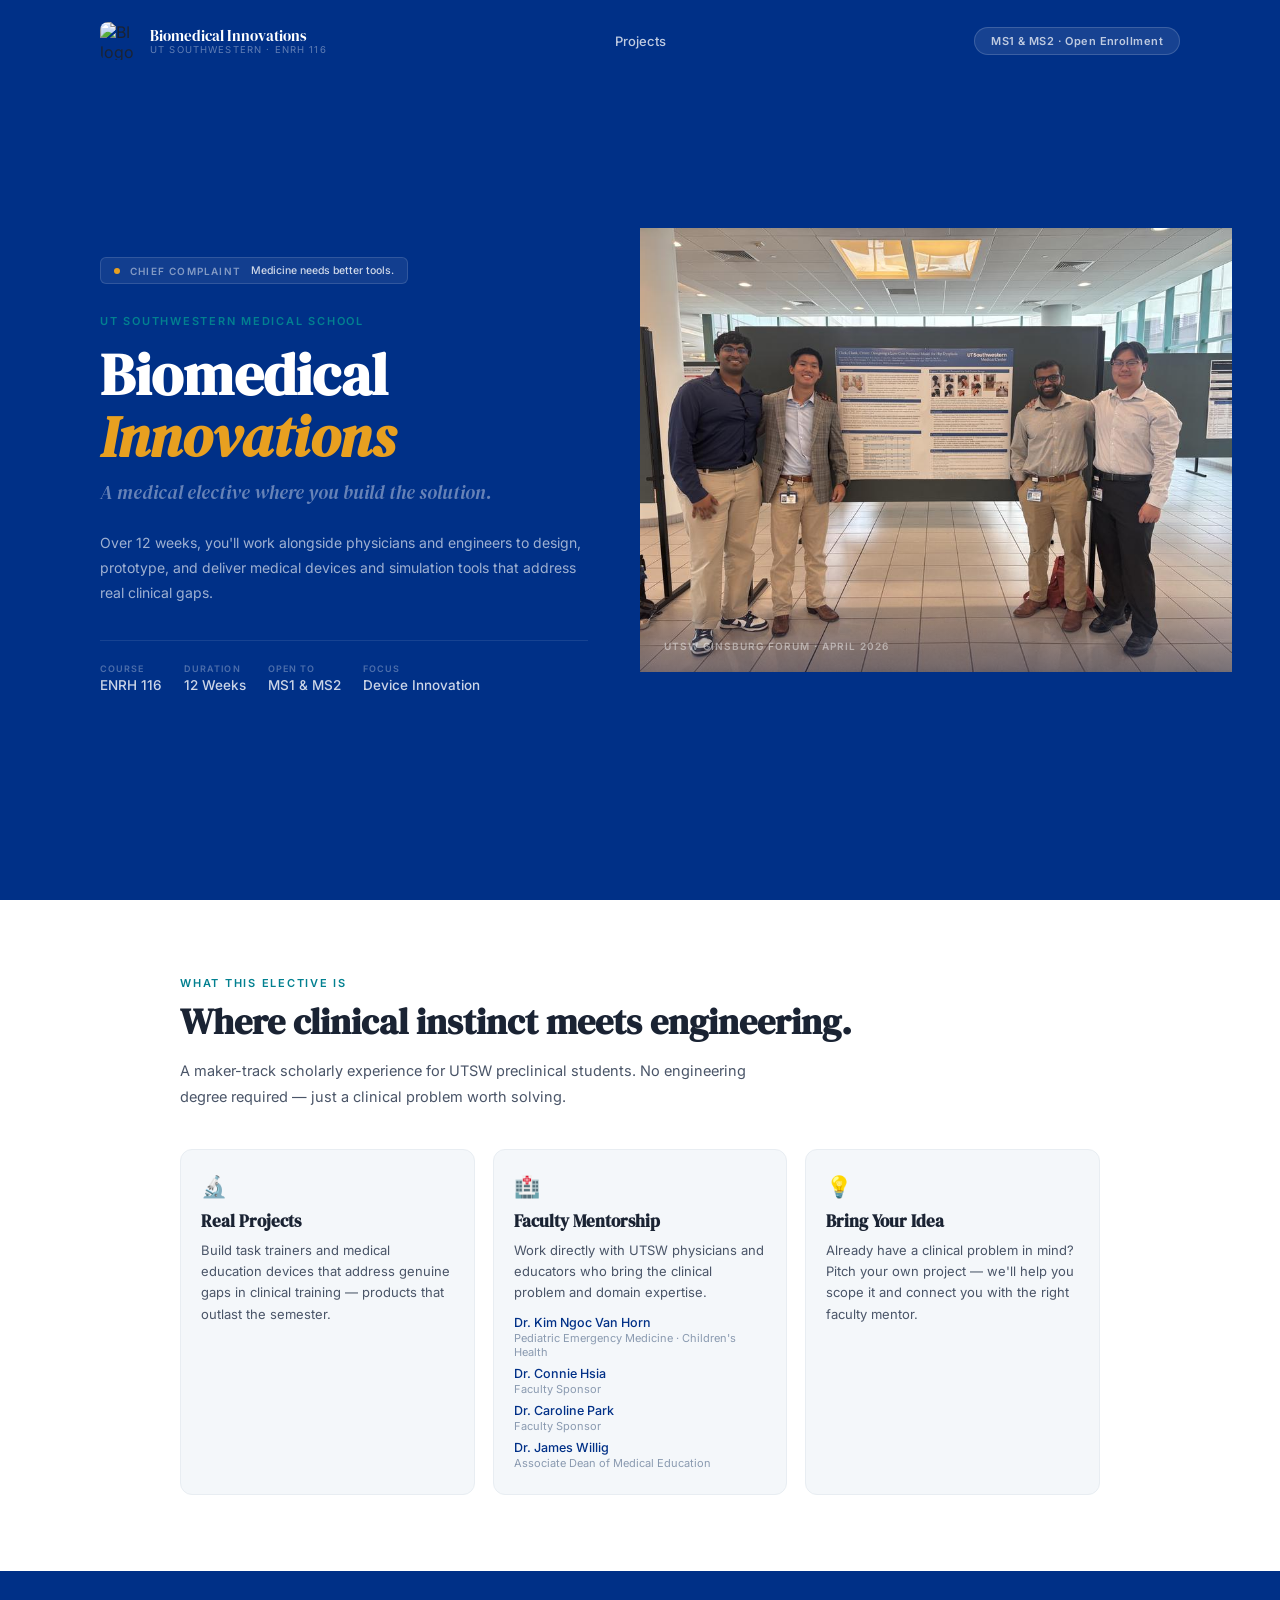
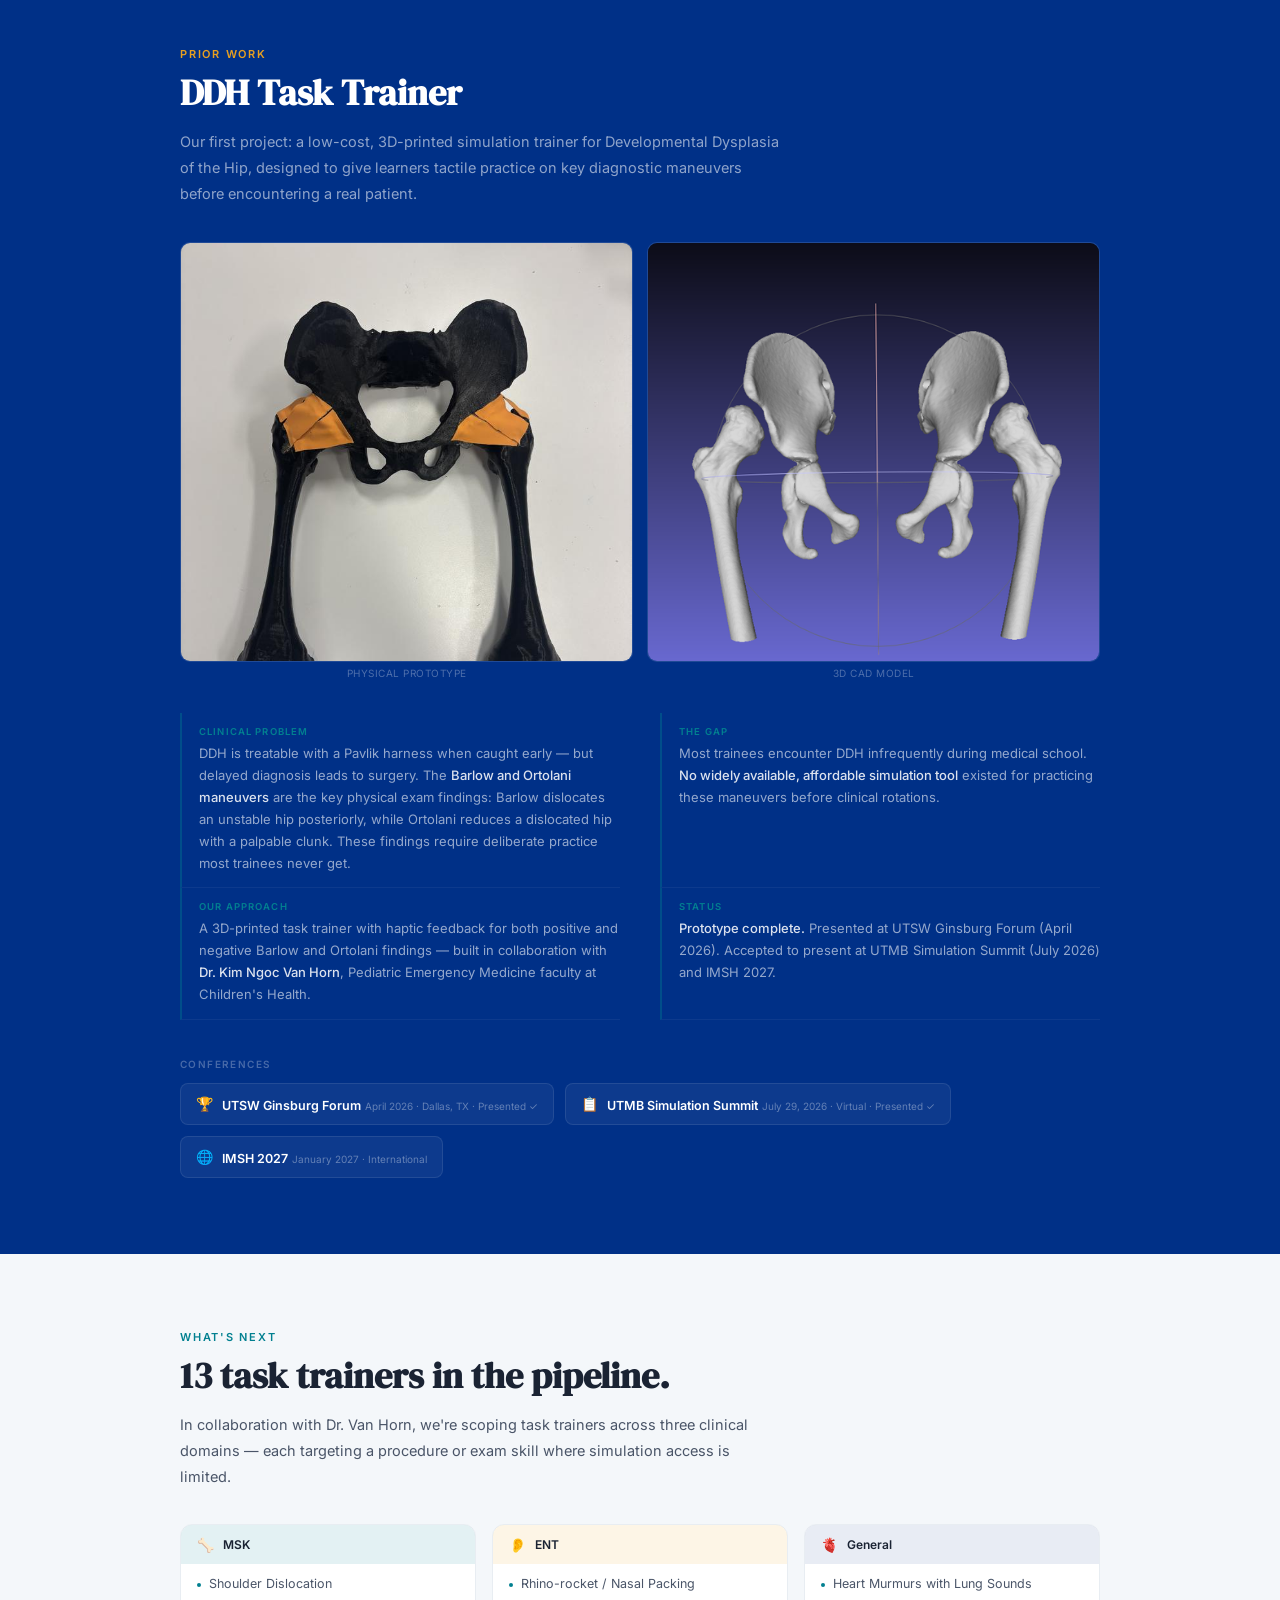
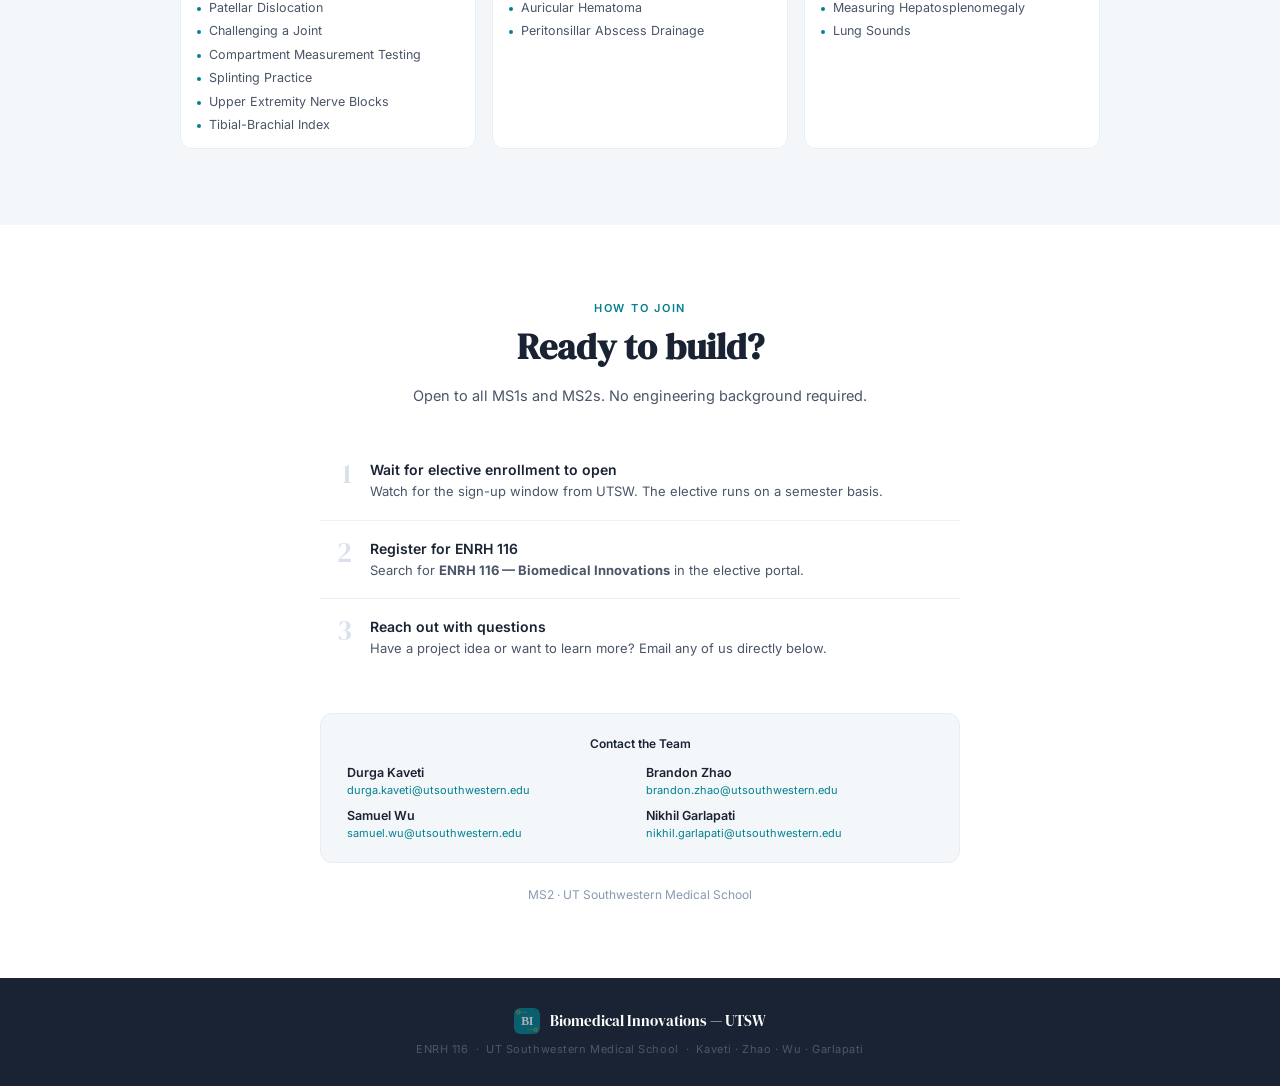
==== commit 0810f758: "Update navbar with new logo and projects link Added a new logo image to the navbar and a link to the" ====
--- a/index.html
+++ b/index.html
@@ -301,12 +301,13 @@
 <section class="hero">
   <nav class="navbar" style="grid-column:1/-1;">
     <div class="navbar-brand">
-      <img src="[data-uri]" alt="BI logo" class="navbar-logo"/>
+      <img src="data:image/svg+xml;base64,...(long string)..." alt="BI logo" class="navbar-logo"/>
       <div class="navbar-wordmark">
         <span class="navbar-title">Biomedical Innovations</span>
         <span class="navbar-sub">UT Southwestern · ENRH 116</span>
       </div>
     </div>
+    <a href="projects/index.html" style="font-size:13px; font-weight:500; color:rgba(255,255,255,0.75); text-decoration:none; margin-right:20px;">Projects</a>
     <span class="navbar-pill">MS1 &amp; MS2 · Open Enrollment</span>
   </nav>
 
@@ -546,4 +547,4 @@
   document.querySelectorAll('.reveal').forEach(el => obs.observe(el));
 </script>
 </body>
-</html>+</html>
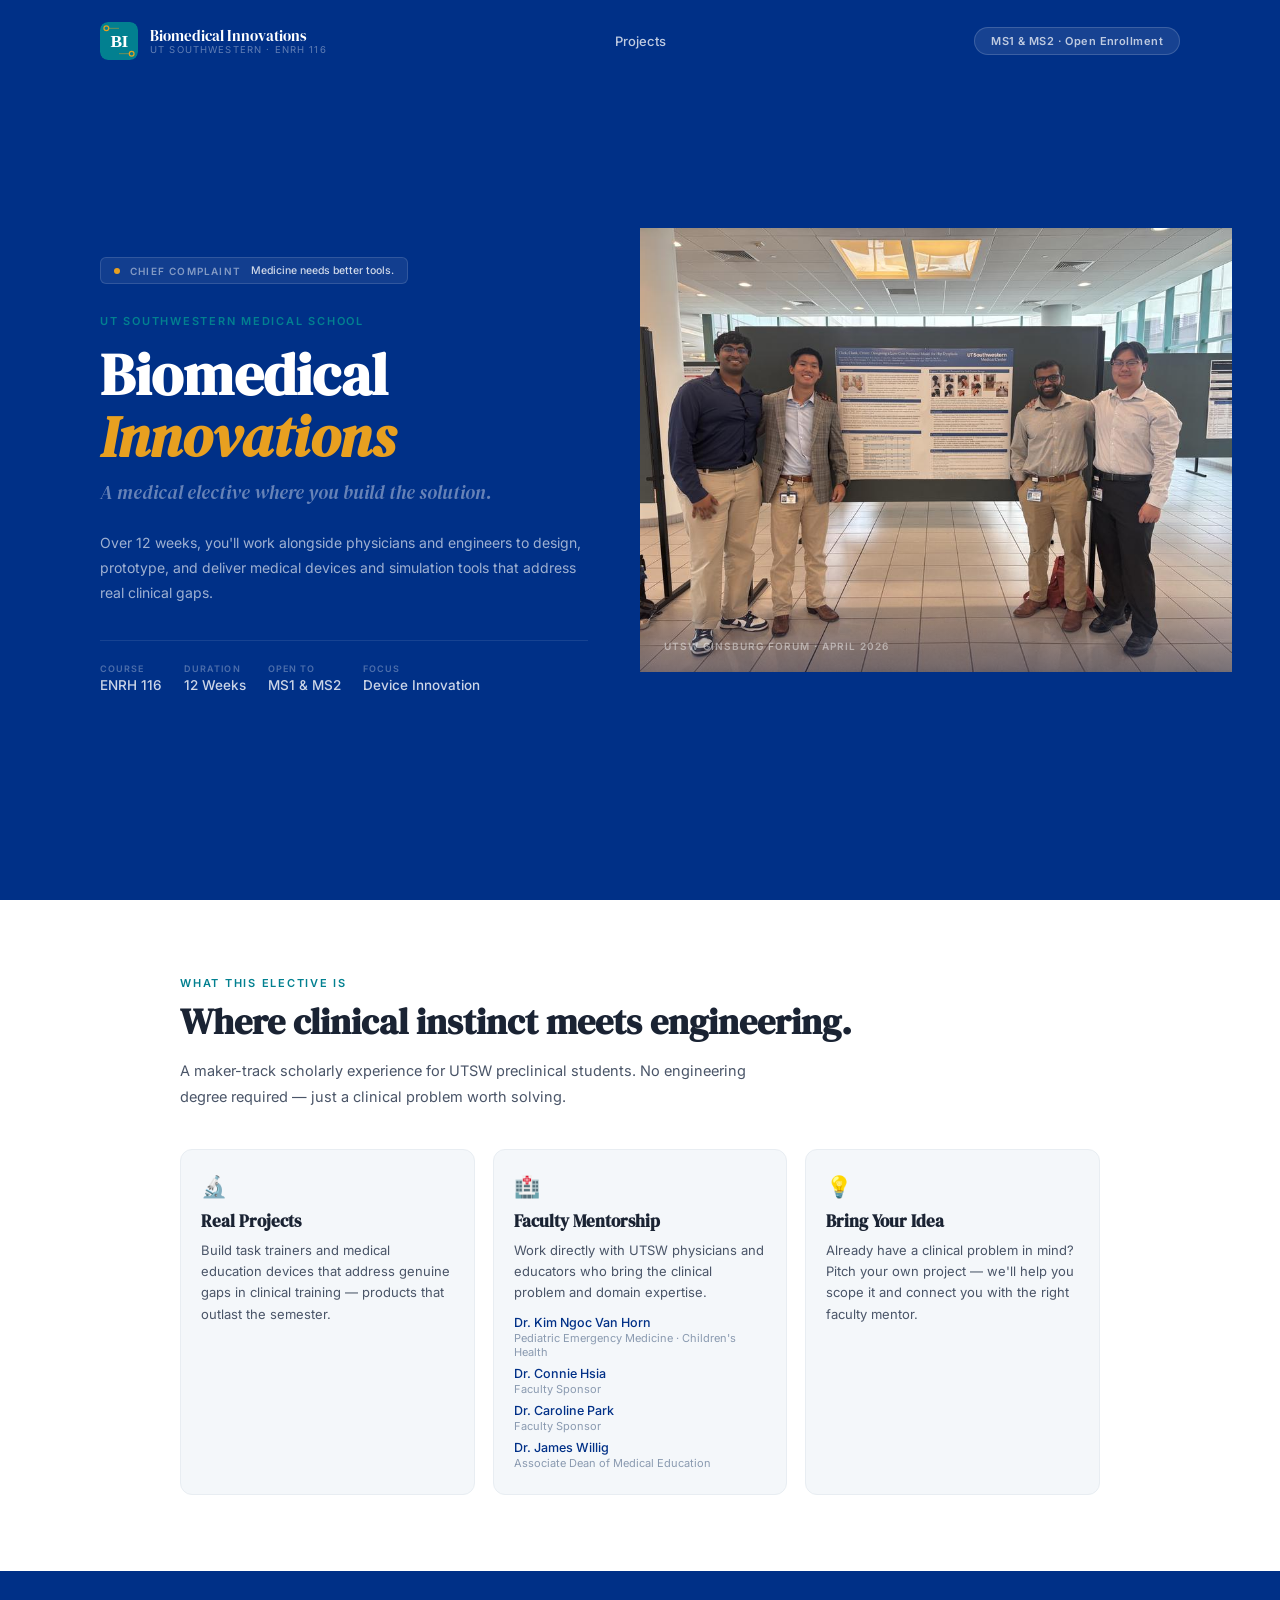
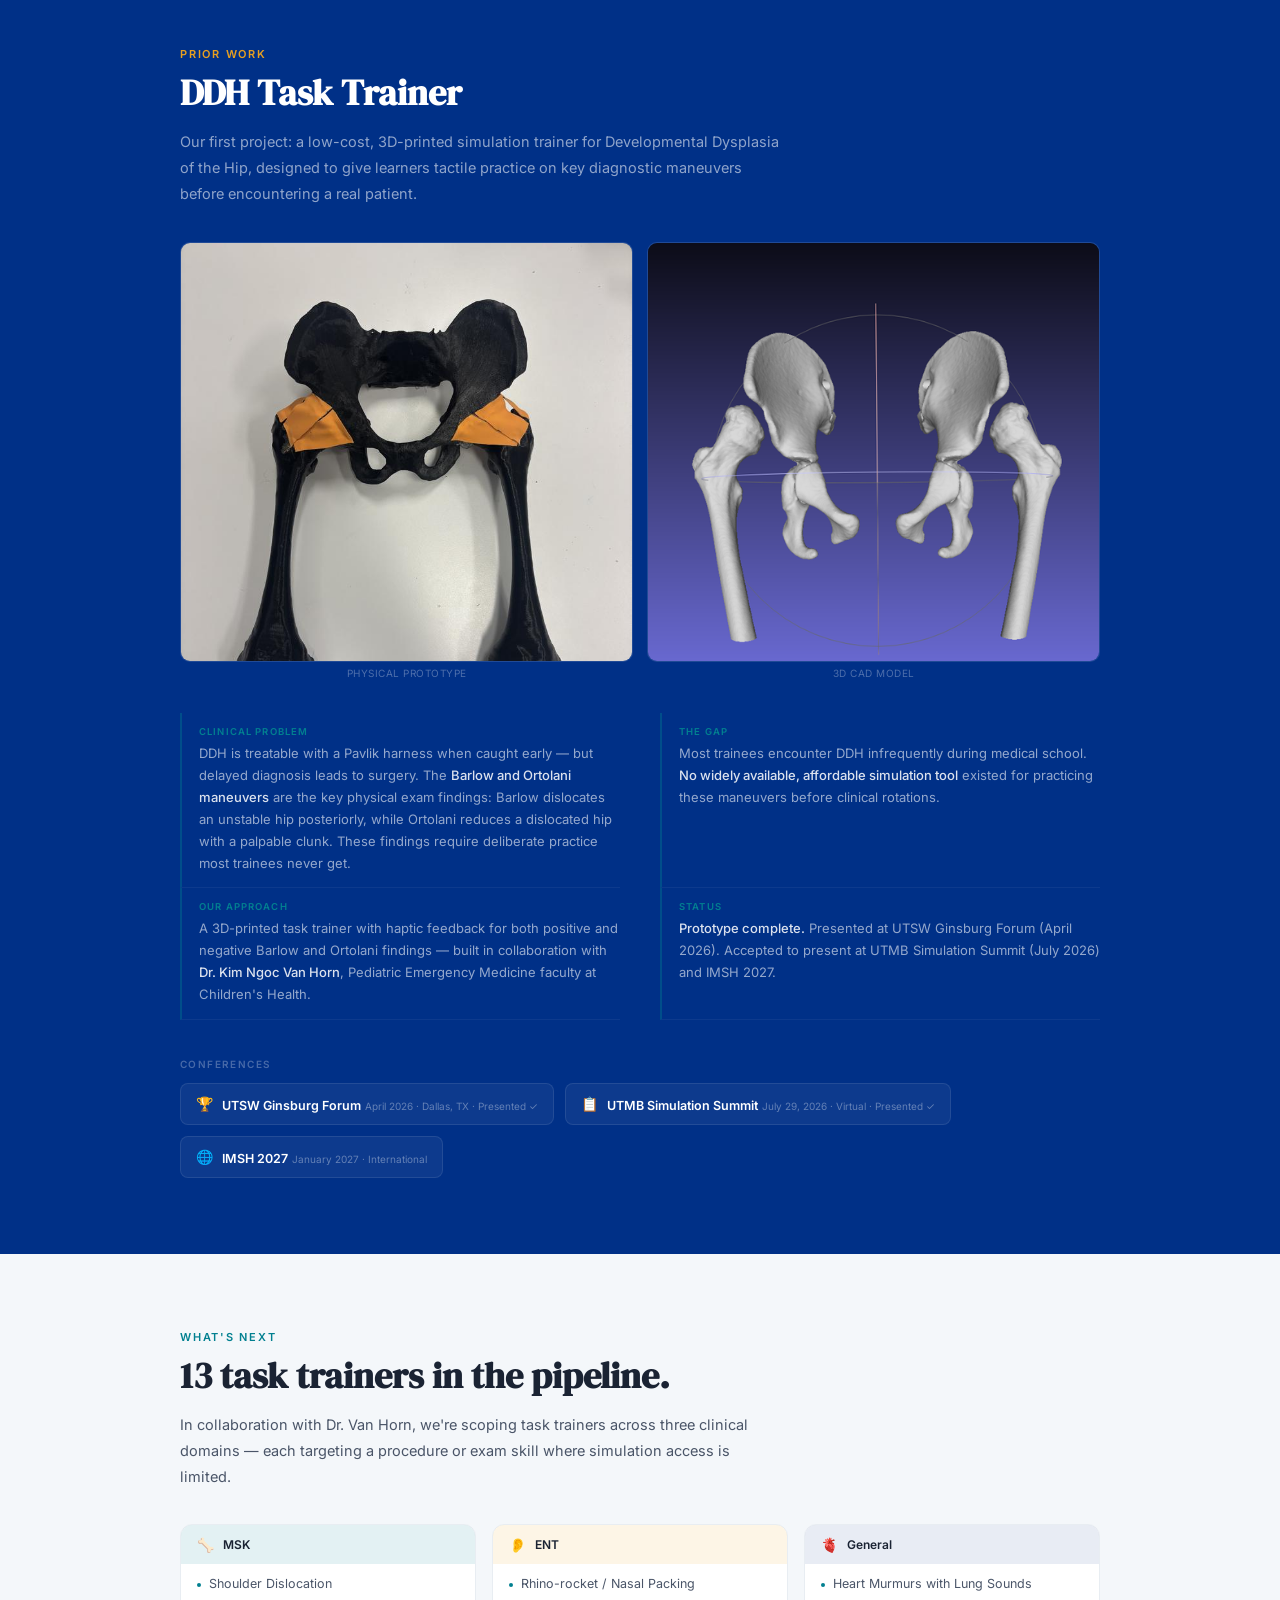
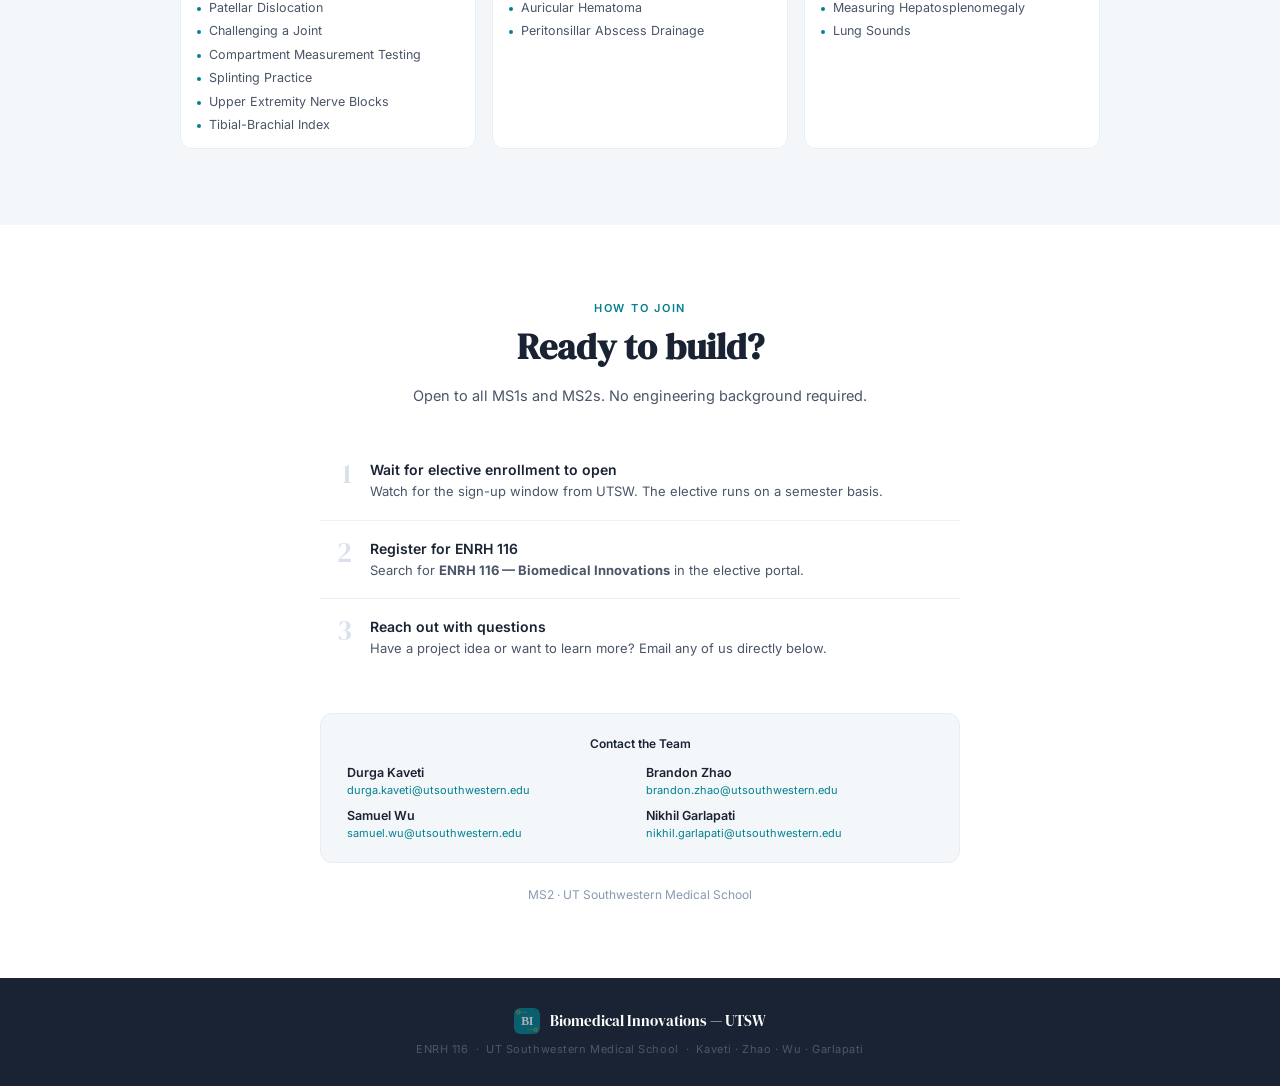
==== commit f66329ed: "Update navbar logo in index.html" ====
--- a/index.html
+++ b/index.html
@@ -301,7 +301,7 @@
 <section class="hero">
   <nav class="navbar" style="grid-column:1/-1;">
     <div class="navbar-brand">
-      <img src="data:image/svg+xml;base64,...(long string)..." alt="BI logo" class="navbar-logo"/>
+      <img src="[data-uri]" alt="BI logo" class="navbar-logo"/>
       <div class="navbar-wordmark">
         <span class="navbar-title">Biomedical Innovations</span>
         <span class="navbar-sub">UT Southwestern · ENRH 116</span>
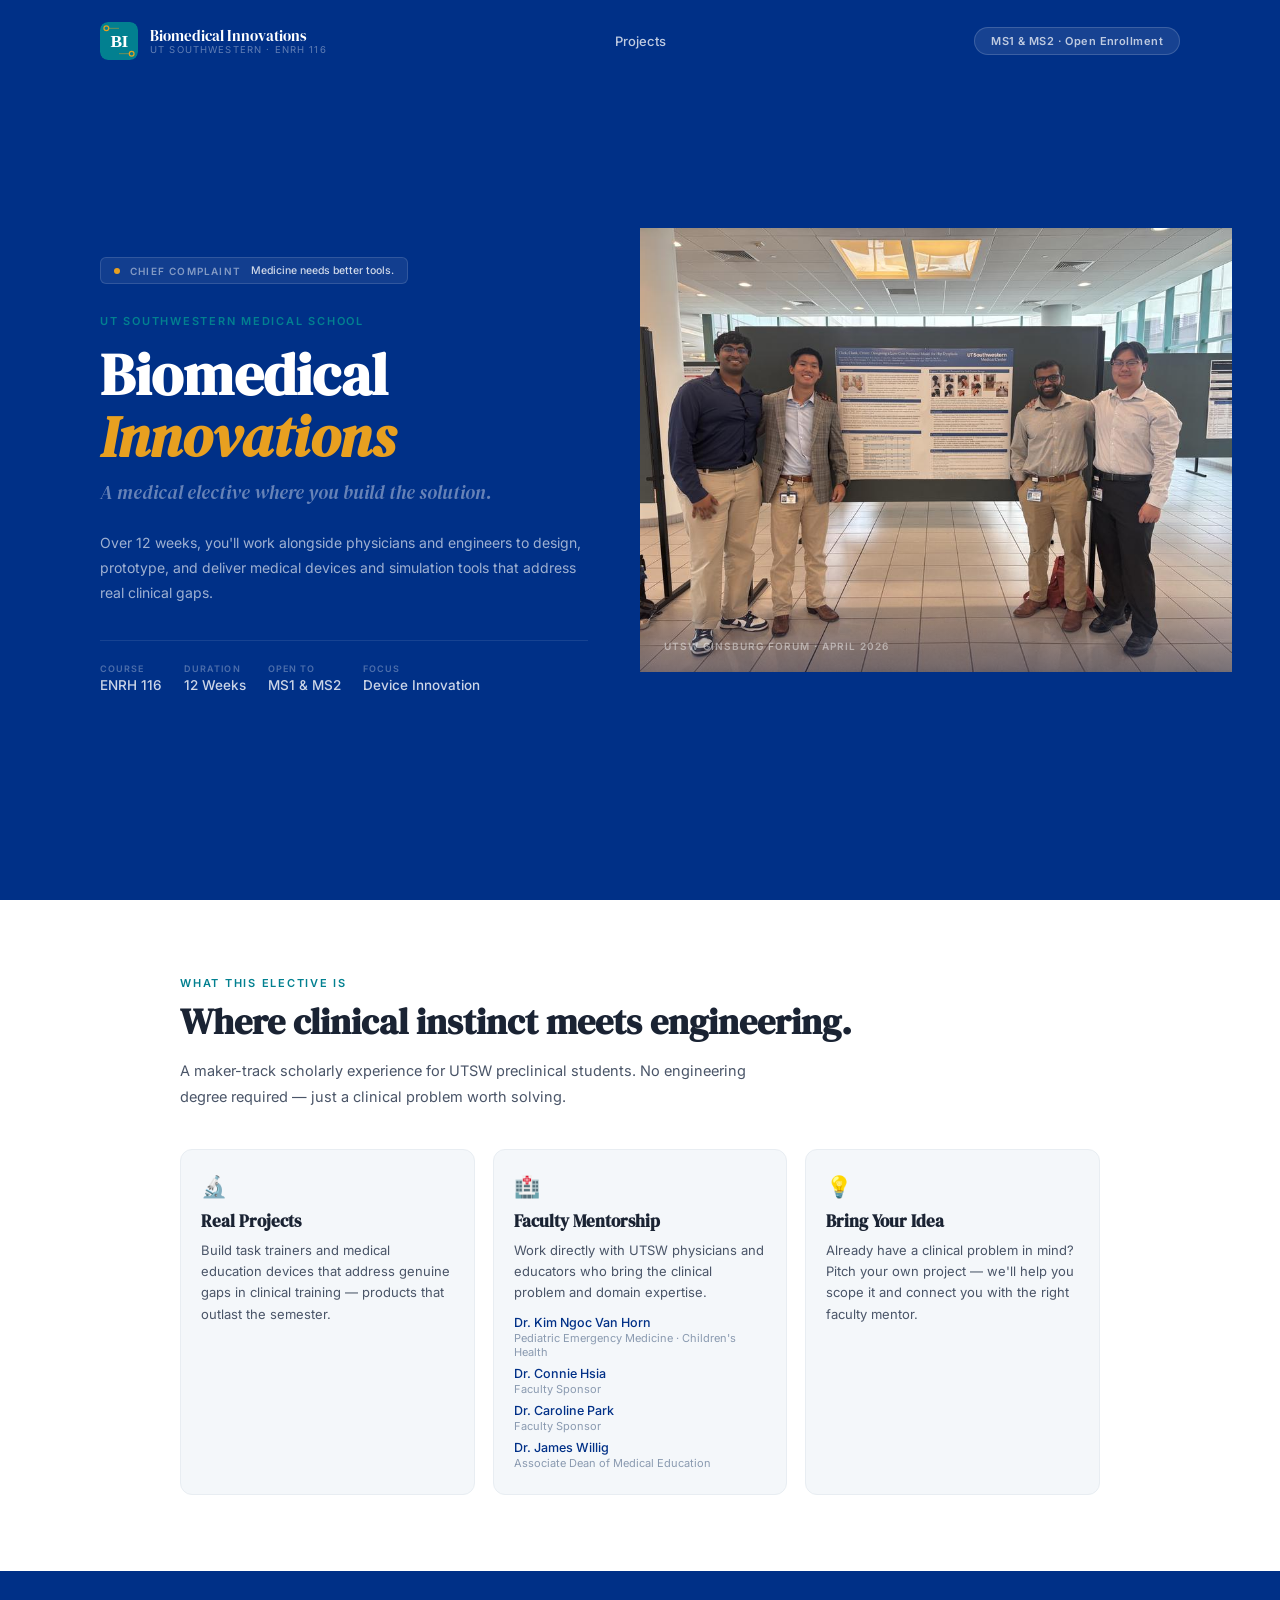
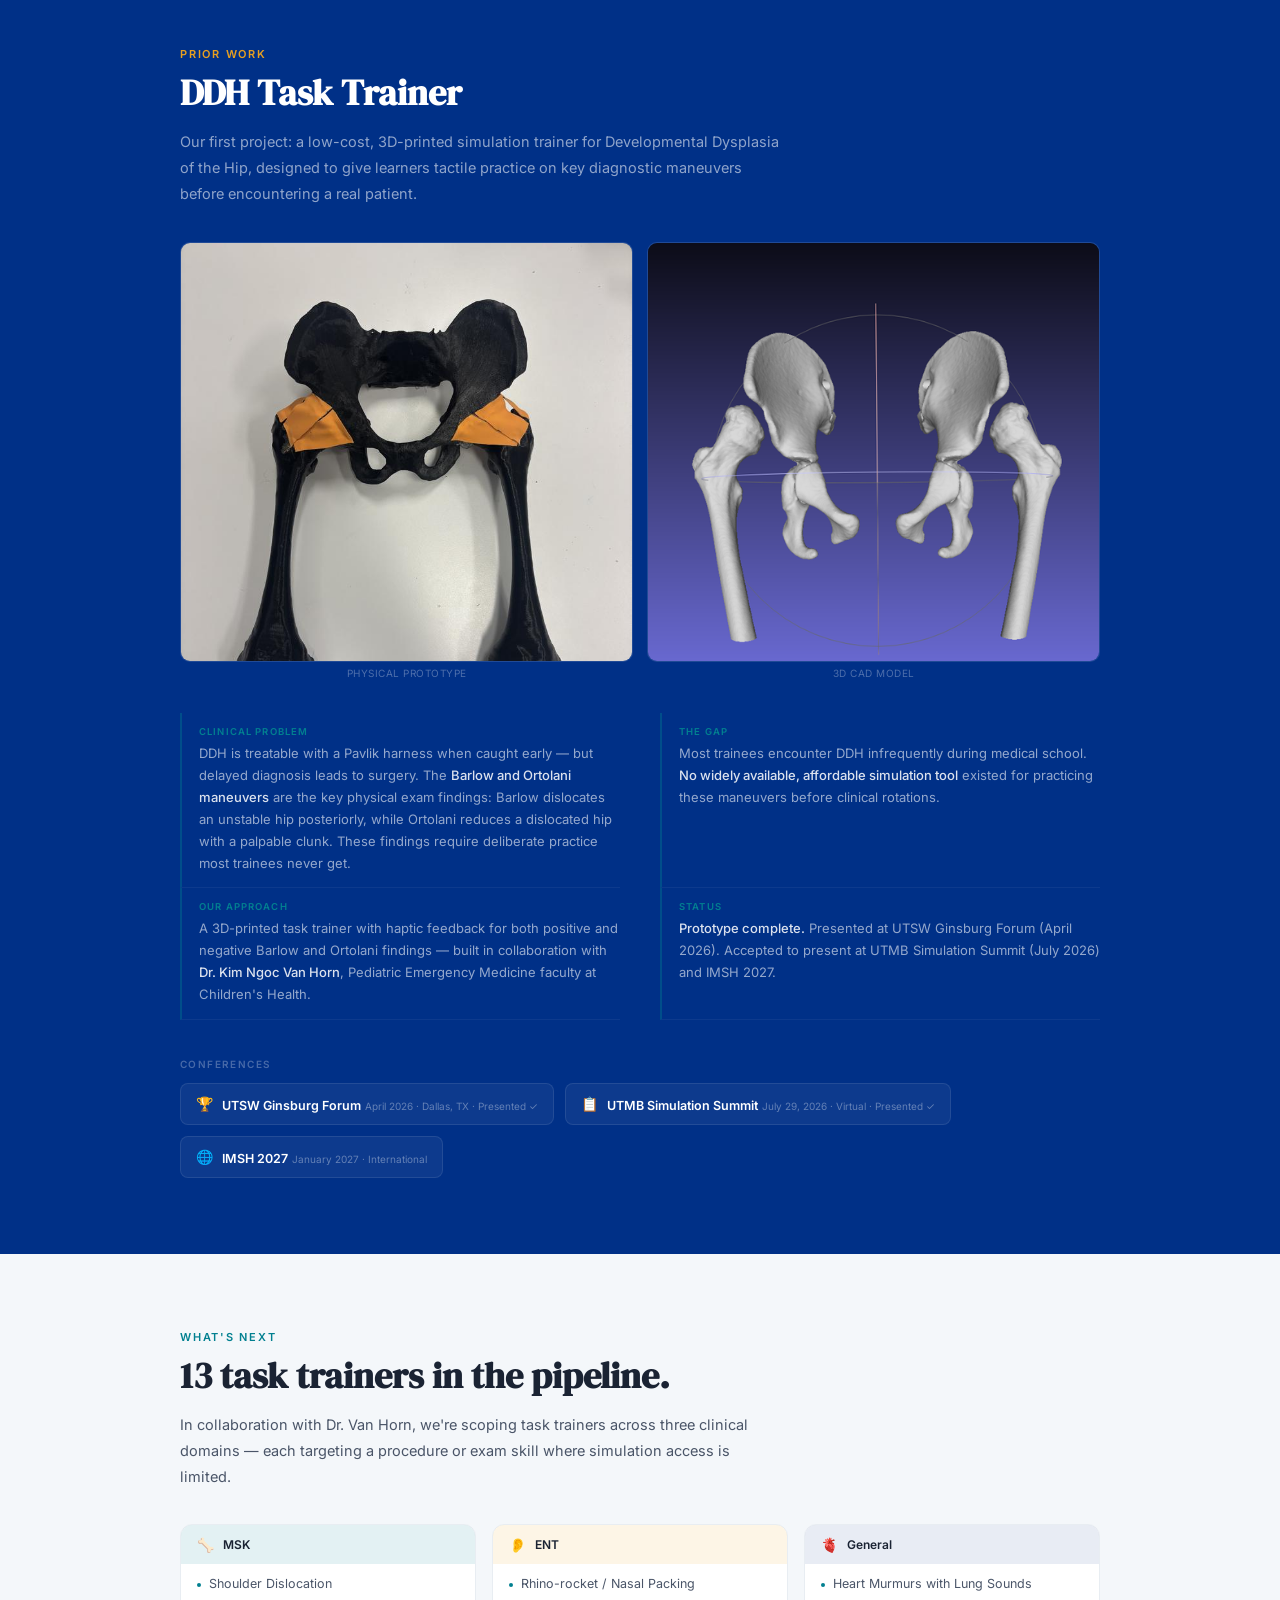
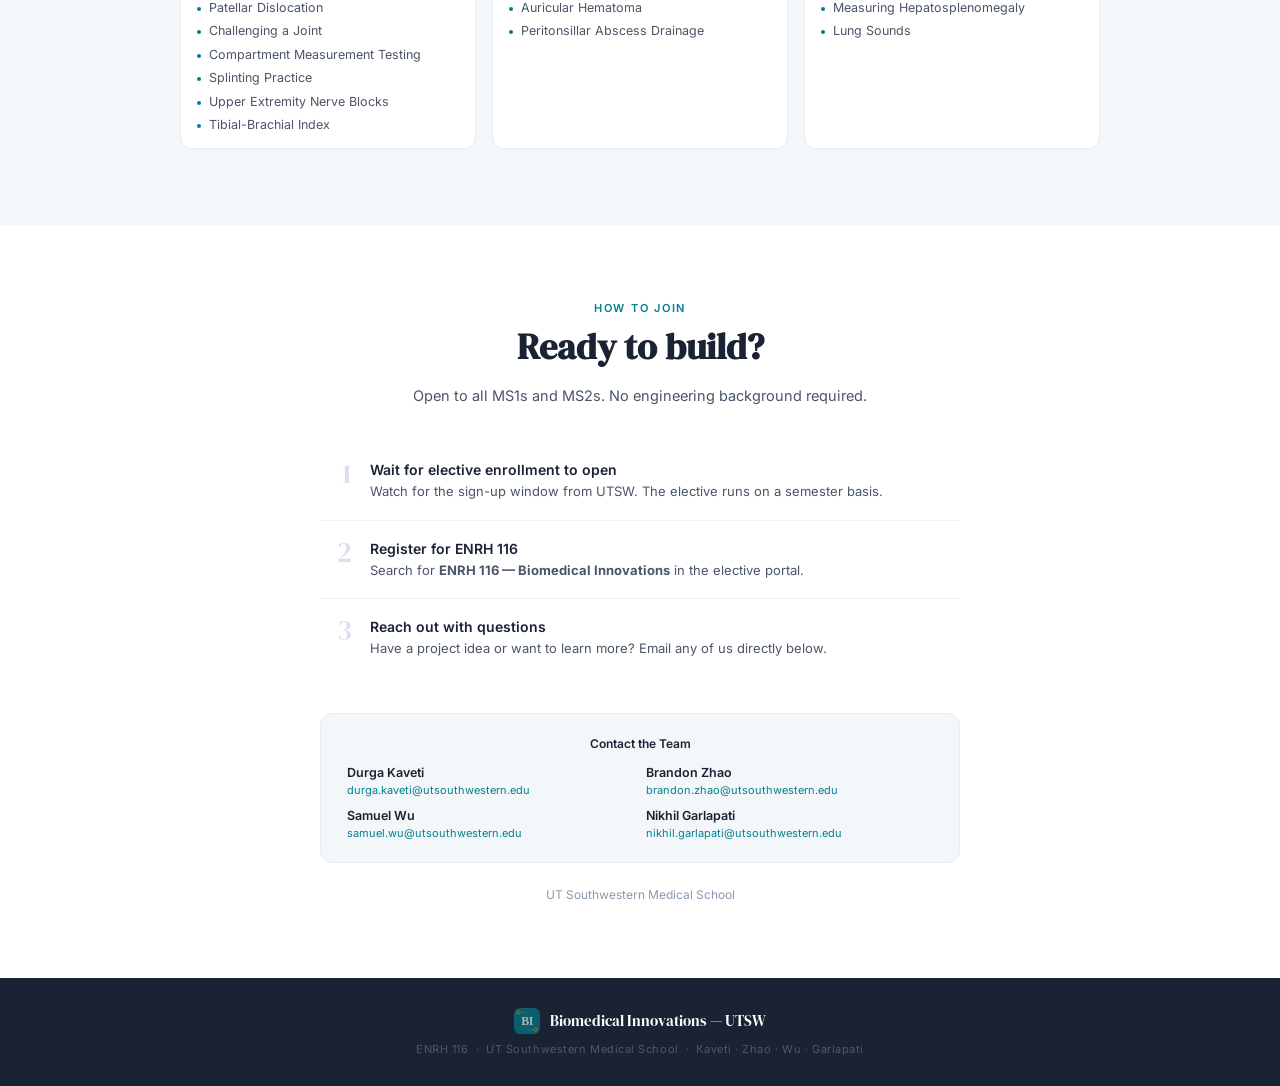
==== commit 42932029: "Remove 'MS2' from footer text" ====
--- a/index.html
+++ b/index.html
@@ -527,7 +527,7 @@
         </div>
       </div>
     </div>
-    <p style="font-size:12px;color:var(--ghost);text-align:center;">MS2 · UT Southwestern Medical School</p>
+    <p style="font-size:12px;color:var(--ghost);text-align:center;">UT Southwestern Medical School</p>
   </div>
 </section>
 
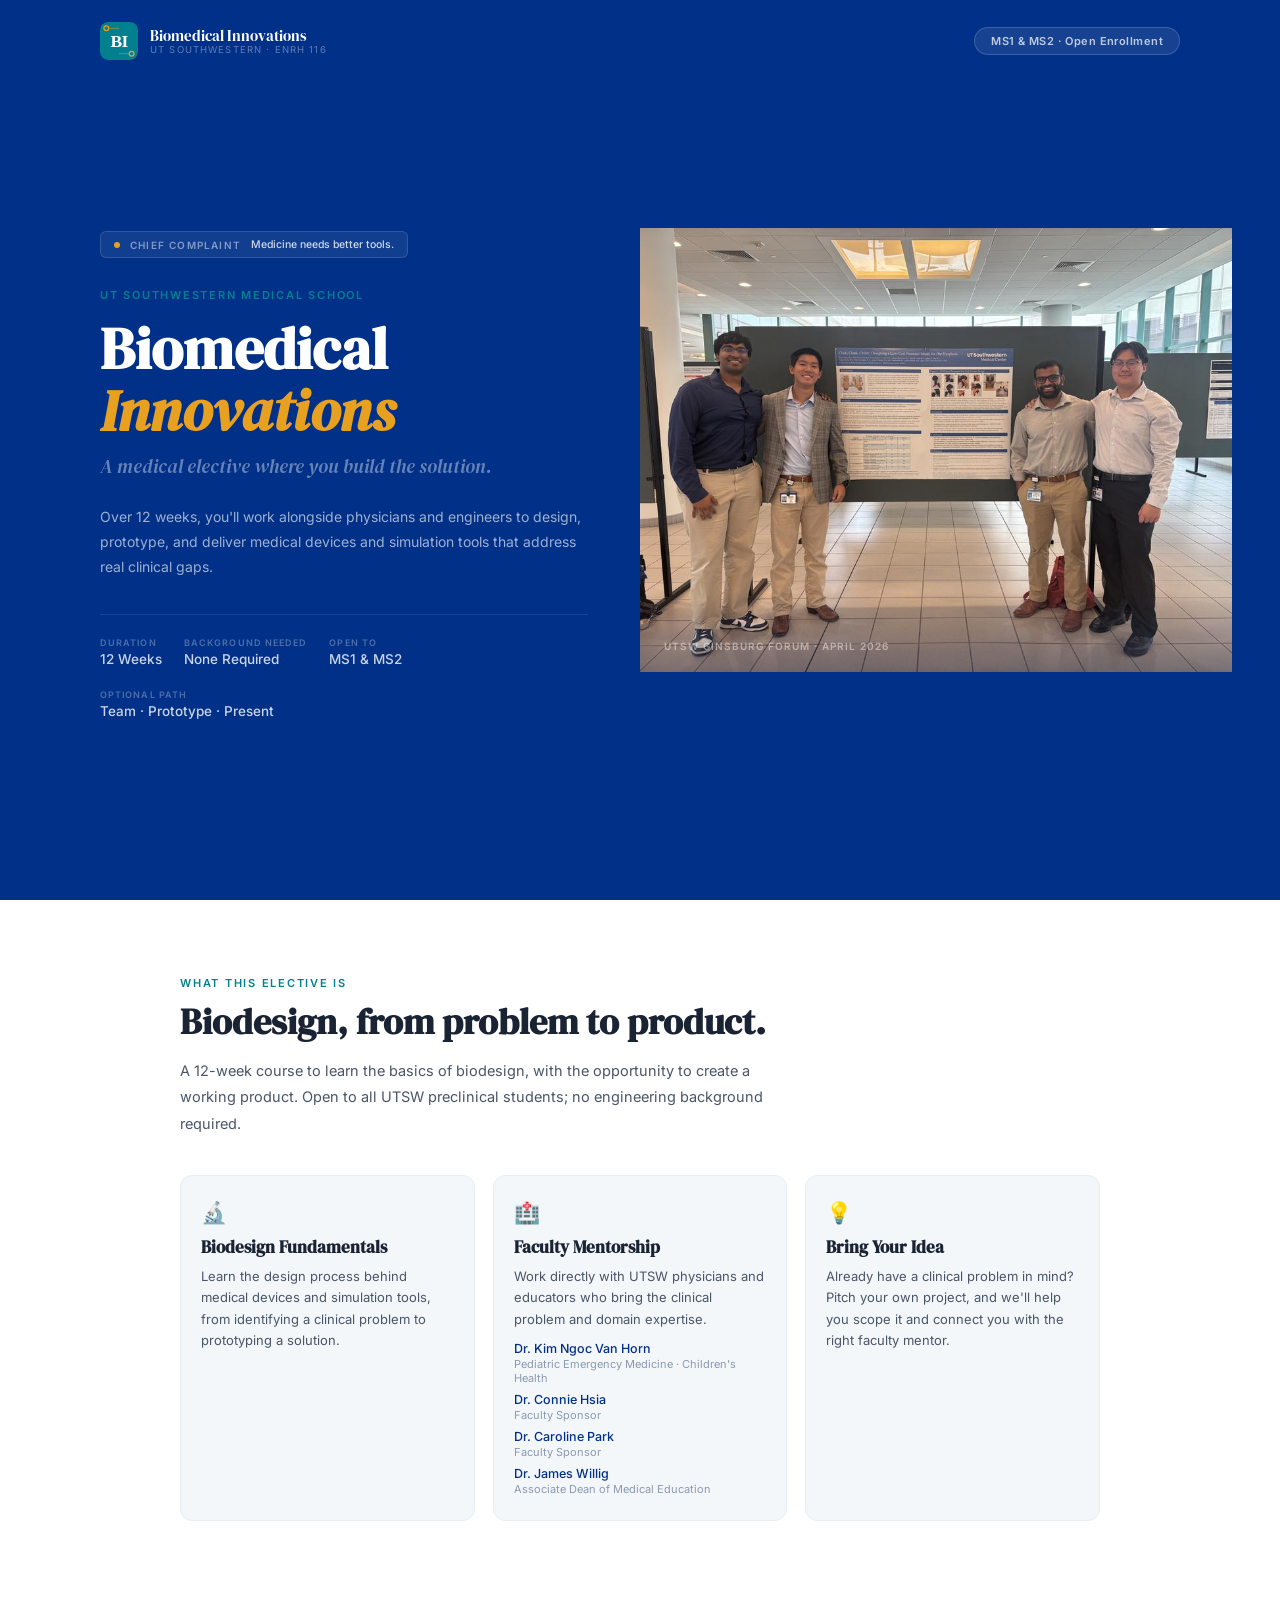
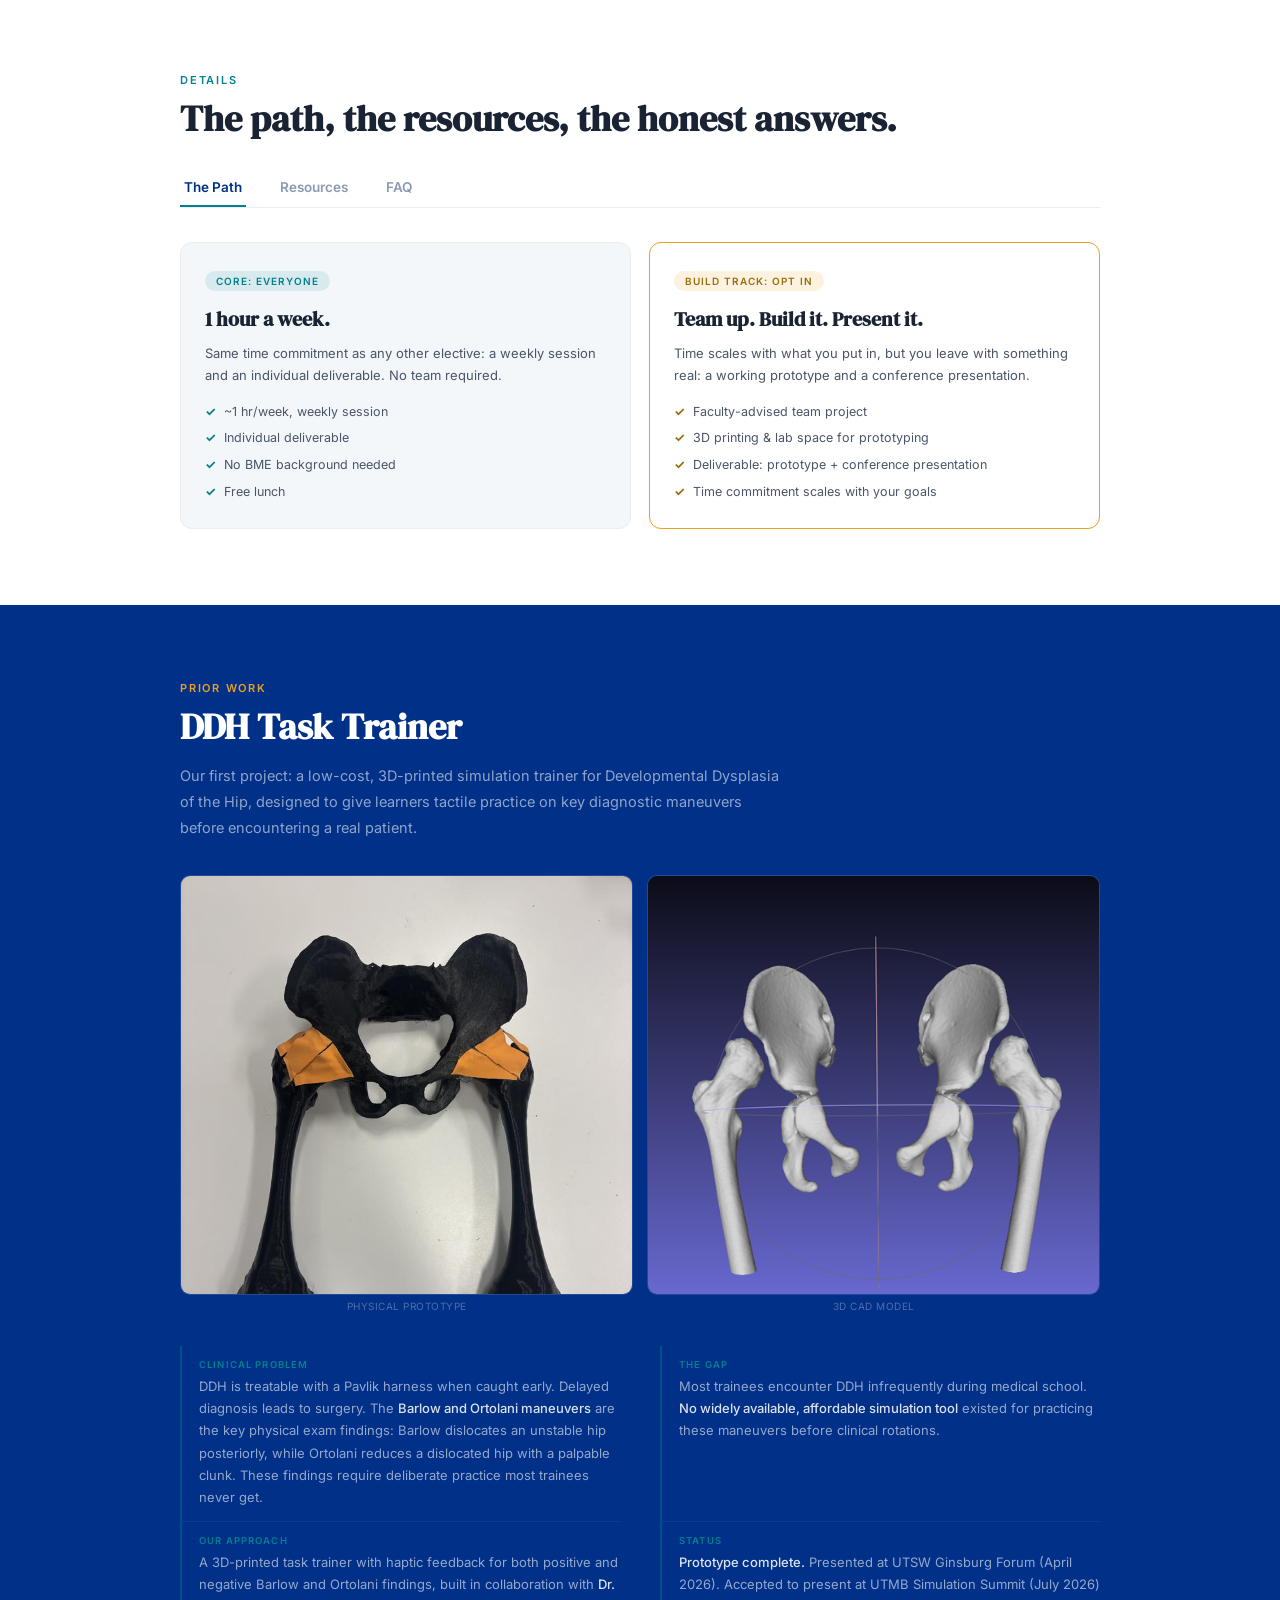
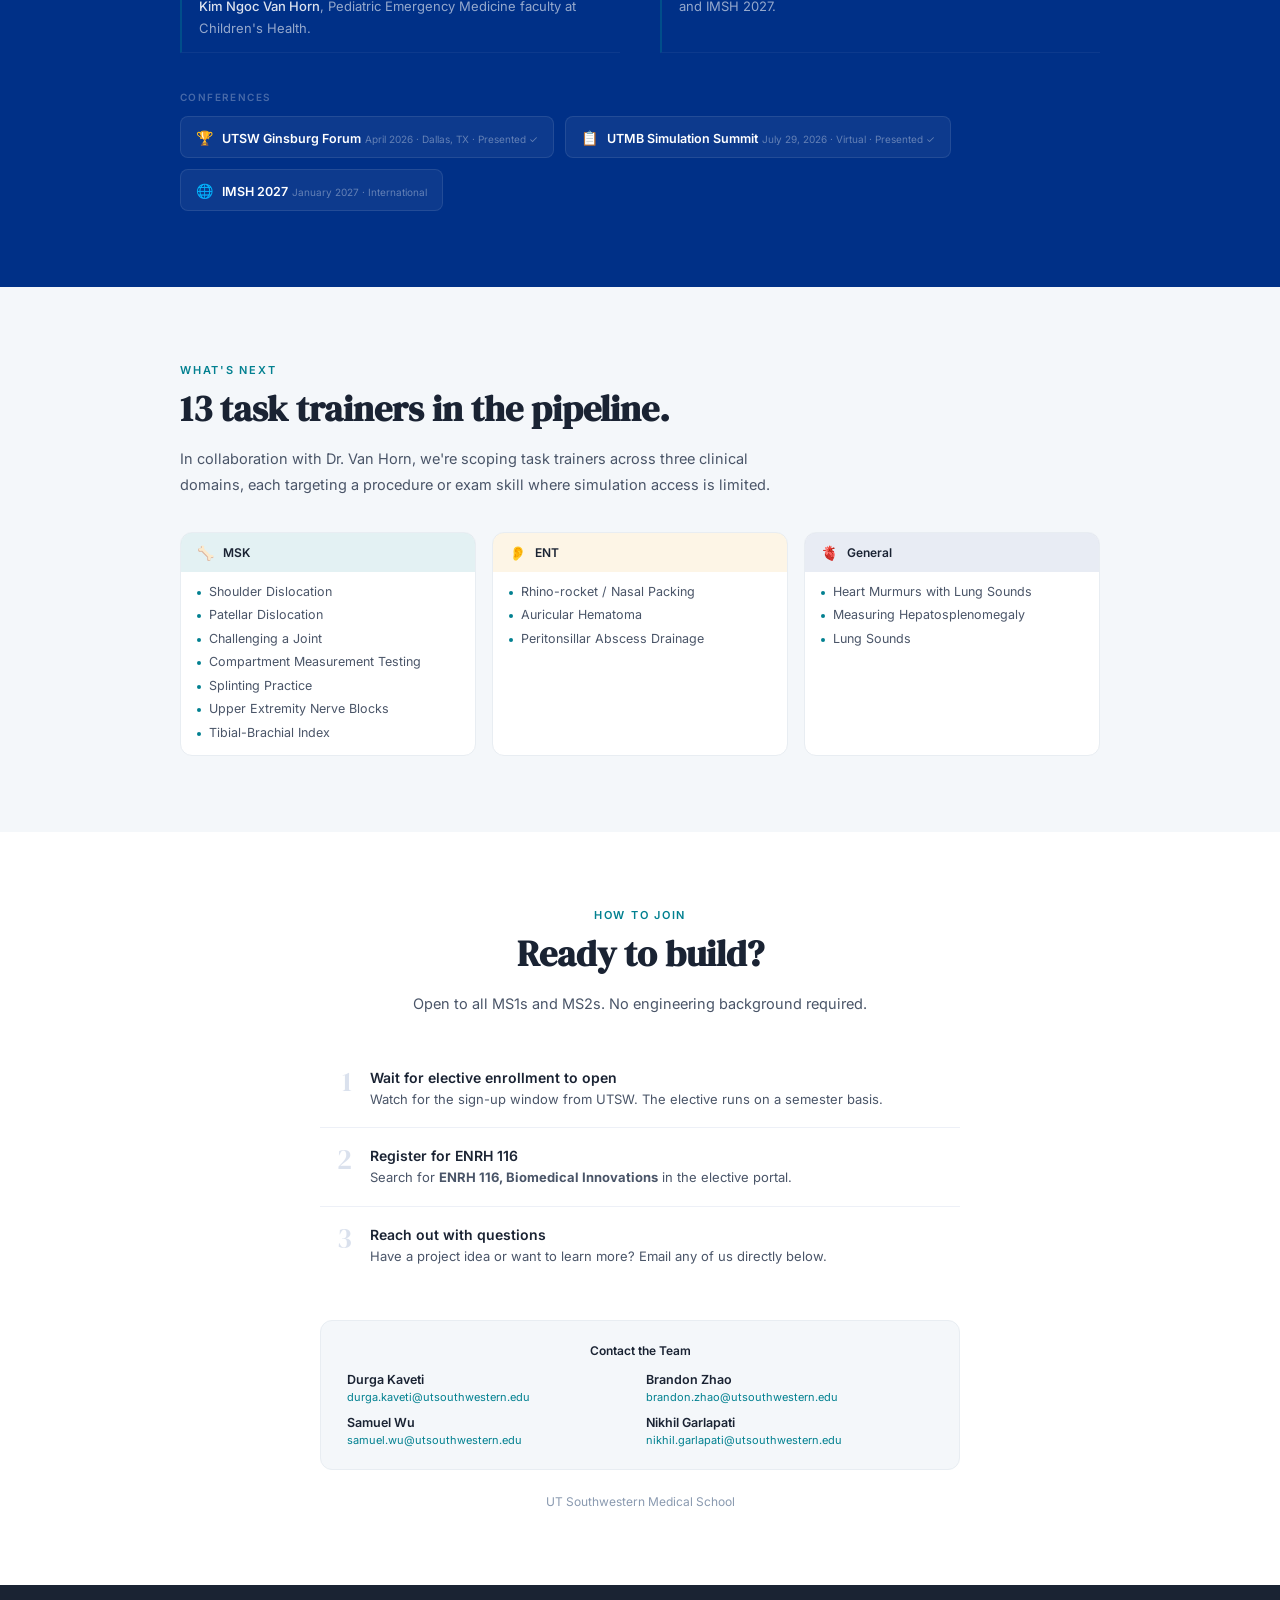
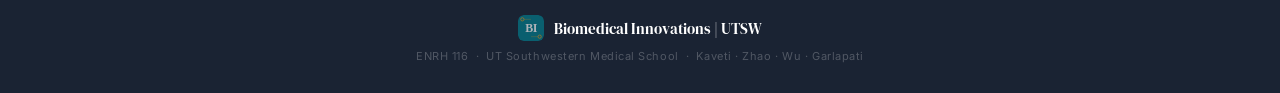
==== commit 33a7c22b: "Update index.html" ====
--- a/index.html
+++ b/index.html
@@ -3,7 +3,7 @@
 <head>
   <meta charset="UTF-8"/>
   <meta name="viewport" content="width=device-width, initial-scale=1.0"/>
-  <title>Biomedical Innovations — UTSW</title>
+  <title>Biomedical Innovations | UTSW</title>
   <link rel="preconnect" href="https://fonts.googleapis.com"/>
   <link rel="preconnect" href="https://fonts.gstatic.com" crossorigin/>
   <link href="https://fonts.googleapis.com/css2?family=DM+Serif+Display:ital@0;1&family=Inter:wght@300;400;500;600&display=swap" rel="stylesheet"/>
@@ -264,6 +264,47 @@
     .email-addr { font-size: 11px; color: var(--teal); text-decoration: none; word-break: break-all; }
     .email-addr:hover { text-decoration: underline; }
 
+    /* ── EXPLORE (tabs: Path / Resources / FAQ) ── */
+    .explore { background: var(--white); }
+    .tab-bar { display: flex; gap: 8px; margin: 30px 0 34px; border-bottom: 1px solid var(--steel); }
+    .tab-btn {
+      font-family: 'Inter', sans-serif; font-size: 13.5px; font-weight: 600; color: var(--ghost);
+      background: none; border: none; padding: 10px 4px; margin-right: 22px; cursor: pointer;
+      border-bottom: 2px solid transparent; transition: color 0.2s, border-color 0.2s;
+    }
+    .tab-btn:hover { color: var(--navy); }
+    .tab-btn.active { color: var(--navy); border-bottom-color: var(--teal); }
+    .tab-panel { display: none; }
+    .tab-panel.active { display: block; }
+
+    .path-grid { display: grid; grid-template-columns: 1fr 1fr; gap: 18px; }
+    .path-card { background: var(--mist); border: 1px solid var(--steel); border-radius: var(--r); padding: 26px 24px; }
+    .path-card.build { background: var(--white); border: 1.5px solid var(--gold); }
+    .path-tag {
+      display: inline-block; font-size: 10px; font-weight: 600; letter-spacing: 0.1em; text-transform: uppercase;
+      padding: 4px 11px; border-radius: 100px; margin-bottom: 14px;
+    }
+    .path-tag.core { background: rgba(2,128,144,0.11); color: var(--teal); }
+    .path-tag.build-tag { background: rgba(232,160,32,0.14); color: #96700f; }
+    .path-title { font-family: 'DM Serif Display', serif; font-size: 20px; color: var(--ink); margin-bottom: 9px; }
+    .path-desc { font-size: 13px; line-height: 1.7; color: var(--slate); margin-bottom: 16px; }
+    .path-list { list-style: none; display: flex; flex-direction: column; gap: 8px; }
+    .path-list li { display: flex; align-items: baseline; gap: 8px; font-size: 12.5px; color: var(--slate); line-height: 1.5; }
+    .path-check { color: var(--teal); flex-shrink: 0; font-weight: 700; }
+    .path-card.build .path-check { color: #96700f; }
+
+    .resource-grid { display: grid; grid-template-columns: 1fr 1fr; gap: 18px; }
+    .resource-card { background: var(--mist); border: 1px solid var(--steel); border-radius: var(--r); padding: 22px 20px; }
+    .resource-icon { font-size: 20px; display: block; margin-bottom: 10px; }
+    .resource-title { font-family: 'DM Serif Display', serif; font-size: 16px; color: var(--ink); margin-bottom: 7px; }
+    .resource-body { font-size: 13px; line-height: 1.65; color: var(--slate); }
+
+    .faq-list { display: flex; flex-direction: column; }
+    .faq-item { border-bottom: 1px solid var(--steel); padding: 20px 0; }
+    .faq-item:first-child { padding-top: 0; }
+    .faq-q { font-size: 14.5px; font-weight: 600; color: var(--ink); margin-bottom: 7px; }
+    .faq-a { font-size: 13.5px; line-height: 1.75; color: var(--slate); }
+
     /* ── FOOTER ── */
     footer { background: var(--ink); padding: 30px 48px; text-align: center; }
     .footer-brand { display: flex; align-items: center; justify-content: center; gap: 10px; margin-bottom: 8px; }
@@ -278,12 +319,14 @@
     /* ── RESPONSIVE ── */
     @media (max-width: 900px) {
       .hero { grid-template-columns: 1fr; min-height: auto; }
-      .hero-right { width: 100%; }
-      .hero-left { padding: 100px 28px 52px; }
+      .hero-right { width: 100%; order: -1; max-height: 46vh; overflow: hidden; }
+      .hero-photo { height: 46vh; object-fit: cover; object-position: center 25%; }
+      .hero-left { padding: 22px 28px 52px; }
       .ddh-photos { grid-template-columns: 1fr; }
       .photo-frame { height: 260px; }
       section { padding: 56px 24px; }
       .about-grid, .pipeline-grid, .context-grid { grid-template-columns: 1fr; }
+      .path-grid, .resource-grid { grid-template-columns: 1fr; }
       .email-grid { grid-template-columns: 1fr; }
       .conf-row { flex-direction: column; }
       .navbar { padding: 16px 24px; }
@@ -307,7 +350,6 @@
         <span class="navbar-sub">UT Southwestern · ENRH 116</span>
       </div>
     </div>
-    <a href="projects/index.html" style="font-size:13px; font-weight:500; color:rgba(255,255,255,0.75); text-decoration:none; margin-right:20px;">Projects</a>
     <span class="navbar-pill">MS1 &amp; MS2 · Open Enrollment</span>
   </nav>
 
@@ -323,10 +365,10 @@
     <p class="hero-sub">A medical elective where you build the solution.</p>
     <p class="hero-body">Over 12 weeks, you'll work alongside physicians and engineers to design, prototype, and deliver medical devices and simulation tools that address real clinical gaps.</p>
     <div class="hero-meta">
-      <div class="meta-item"><span class="meta-label">Course</span><span class="meta-value">ENRH 116</span></div>
       <div class="meta-item"><span class="meta-label">Duration</span><span class="meta-value">12 Weeks</span></div>
+      <div class="meta-item"><span class="meta-label">Background Needed</span><span class="meta-value">None Required</span></div>
       <div class="meta-item"><span class="meta-label">Open To</span><span class="meta-value">MS1 &amp; MS2</span></div>
-      <div class="meta-item"><span class="meta-label">Focus</span><span class="meta-value">Device Innovation</span></div>
+      <div class="meta-item"><span class="meta-label">Optional Path</span><span class="meta-value">Team · Prototype · Present</span></div>
     </div>
   </div>
 
@@ -341,13 +383,13 @@
 <section class="about">
   <div class="section-inner">
     <p class="section-eyebrow reveal">What this elective is</p>
-    <h2 class="section-title reveal">Where clinical instinct meets engineering.</h2>
-    <p class="section-body reveal">A maker-track scholarly experience for UTSW preclinical students. No engineering degree required — just a clinical problem worth solving.</p>
+    <h2 class="section-title reveal">Biodesign, from problem to product.</h2>
+    <p class="section-body reveal">A 12-week course to learn the basics of biodesign, with the opportunity to create a working product. Open to all UTSW preclinical students; no engineering background required.</p>
     <div class="about-grid">
       <div class="about-card reveal">
         <span class="about-card-icon">🔬</span>
-        <h3 class="about-card-title">Real Projects</h3>
-        <p class="about-card-body">Build task trainers and medical education devices that address genuine gaps in clinical training — products that outlast the semester.</p>
+        <h3 class="about-card-title">Biodesign Fundamentals</h3>
+        <p class="about-card-body">Learn the design process behind medical devices and simulation tools, from identifying a clinical problem to prototyping a solution.</p>
       </div>
       <div class="about-card reveal">
         <span class="about-card-icon">🏥</span>
@@ -363,7 +405,80 @@
       <div class="about-card reveal">
         <span class="about-card-icon">💡</span>
         <h3 class="about-card-title">Bring Your Idea</h3>
-        <p class="about-card-body">Already have a clinical problem in mind? Pitch your own project — we'll help you scope it and connect you with the right faculty mentor.</p>
+        <p class="about-card-body">Already have a clinical problem in mind? Pitch your own project, and we'll help you scope it and connect you with the right faculty mentor.</p>
+      </div>
+    </div>
+  </div>
+</section>
+
+
+<!-- ── EXPLORE (tabbed: Path / Resources / FAQ) ── -->
+<section class="explore">
+  <div class="section-inner">
+    <p class="section-eyebrow reveal">Details</p>
+    <h2 class="section-title reveal">The path, the resources, the honest answers.</h2>
+    <div class="tab-bar reveal">
+      <button class="tab-btn active" data-tab="path" type="button">The Path</button>
+      <button class="tab-btn" data-tab="resources" type="button">Resources</button>
+      <button class="tab-btn" data-tab="faq" type="button">FAQ</button>
+    </div>
+
+    <div class="tab-panel active" id="tab-path">
+      <div class="path-grid">
+        <div class="path-card">
+          <span class="path-tag core">Core: Everyone</span>
+          <h3 class="path-title">1 hour a week.</h3>
+          <p class="path-desc">Same time commitment as any other elective: a weekly session and an individual deliverable. No team required.</p>
+          <ul class="path-list">
+            <li><span class="path-check">✓</span>~1 hr/week, weekly session</li>
+            <li><span class="path-check">✓</span>Individual deliverable</li>
+            <li><span class="path-check">✓</span>No BME background needed</li>
+            <li><span class="path-check">✓</span>Free lunch</li>
+          </ul>
+        </div>
+        <div class="path-card build">
+          <span class="path-tag build-tag">Build Track: Opt In</span>
+          <h3 class="path-title">Team up. Build it. Present it.</h3>
+          <p class="path-desc">Time scales with what you put in, but you leave with something real: a working prototype and a conference presentation.</p>
+          <ul class="path-list">
+            <li><span class="path-check">✓</span>Faculty-advised team project</li>
+            <li><span class="path-check">✓</span>3D printing &amp; lab space for prototyping</li>
+            <li><span class="path-check">✓</span>Deliverable: prototype + conference presentation</li>
+            <li><span class="path-check">✓</span>Time commitment scales with your goals</li>
+          </ul>
+        </div>
+      </div>
+    </div>
+
+    <div class="tab-panel" id="tab-resources">
+      <div class="resource-grid">
+        <div class="resource-card">
+          <span class="resource-icon">🧑‍⚕️</span>
+          <h3 class="resource-title">Mentors</h3>
+          <p class="resource-body">A faculty physician-advisor for every project, plus subject matter experts on call for technical troubleshooting during the build.</p>
+        </div>
+        <div class="resource-card">
+          <span class="resource-icon">🛠️</span>
+          <h3 class="resource-title">Tools &amp; Space</h3>
+          <p class="resource-body">3D printers, prototyping materials, and dedicated lab space through the UTSW Biodesign Center.</p>
+        </div>
+      </div>
+    </div>
+
+    <div class="tab-panel" id="tab-faq">
+      <div class="faq-list">
+        <div class="faq-item">
+          <p class="faq-q">How does this differ from other electives?</p>
+          <p class="faq-a">The Core path is the same 1 hr/week commitment as any other elective, plus free lunch. The Build Track asks for more of your time, but you leave with a real deliverable: a working prototype and a conference presentation.</p>
+        </div>
+        <div class="faq-item">
+          <p class="faq-q">What do I need to already know?</p>
+          <p class="faq-a">Nothing beyond your MS1/MS2 coursework. No CAD, no prior engineering, no lab experience. We teach the design process; you bring the clinical eye.</p>
+        </div>
+        <div class="faq-item">
+          <p class="faq-q">What can I expect to gain?</p>
+          <p class="faq-a">Every Core student will understand the basics of biodesign and be equipped to tackle problems in the future. The Build Track is effort driven and will require more time, but you'll work alongside a team of other students to create a working solution and have the opportunity to present at conferences and symposia, and even publish. See prior work below.</p>
+        </div>
       </div>
     </div>
   </div>
@@ -395,7 +510,7 @@
     <div class="context-grid reveal">
       <div class="context-block">
         <p class="context-label">Clinical Problem</p>
-        <p class="context-text">DDH is treatable with a Pavlik harness when caught early — but delayed diagnosis leads to surgery. The <strong>Barlow and Ortolani maneuvers</strong> are the key physical exam findings: Barlow dislocates an unstable hip posteriorly, while Ortolani reduces a dislocated hip with a palpable clunk. These findings require deliberate practice most trainees never get.</p>
+        <p class="context-text">DDH is treatable with a Pavlik harness when caught early. Delayed diagnosis leads to surgery. The <strong>Barlow and Ortolani maneuvers</strong> are the key physical exam findings: Barlow dislocates an unstable hip posteriorly, while Ortolani reduces a dislocated hip with a palpable clunk. These findings require deliberate practice most trainees never get.</p>
       </div>
       <div class="context-block">
         <p class="context-label">The Gap</p>
@@ -403,7 +518,7 @@
       </div>
       <div class="context-block">
         <p class="context-label">Our Approach</p>
-        <p class="context-text">A 3D-printed task trainer with haptic feedback for both positive and negative Barlow and Ortolani findings — built in collaboration with <strong>Dr. Kim Ngoc Van Horn</strong>, Pediatric Emergency Medicine faculty at Children's Health.</p>
+        <p class="context-text">A 3D-printed task trainer with haptic feedback for both positive and negative Barlow and Ortolani findings, built in collaboration with <strong>Dr. Kim Ngoc Van Horn</strong>, Pediatric Emergency Medicine faculty at Children's Health.</p>
       </div>
       <div class="context-block">
         <p class="context-label">Status</p>
@@ -443,7 +558,7 @@
   <div class="section-inner">
     <p class="section-eyebrow reveal">What's next</p>
     <h2 class="section-title reveal">13 task trainers in the pipeline.</h2>
-    <p class="section-body reveal">In collaboration with Dr. Van Horn, we're scoping task trainers across three clinical domains — each targeting a procedure or exam skill where simulation access is limited.</p>
+    <p class="section-body reveal">In collaboration with Dr. Van Horn, we're scoping task trainers across three clinical domains, each targeting a procedure or exam skill where simulation access is limited.</p>
     <div class="pipeline-grid">
       <div class="tt-card reveal">
         <div class="tt-header msk"><span class="tt-icon">🦴</span><span class="tt-category">MSK</span></div>
@@ -495,7 +610,7 @@
         <span class="step-num">2</span>
         <div class="step-content">
           <p class="step-title">Register for ENRH 116</p>
-          <p class="step-desc">Search for <strong>ENRH 116 — Biomedical Innovations</strong> in the elective portal.</p>
+          <p class="step-desc">Search for <strong>ENRH 116, Biomedical Innovations</strong> in the elective portal.</p>
         </div>
       </div>
       <div class="join-step reveal">
@@ -535,7 +650,7 @@
 <footer>
   <div class="footer-brand">
     <img src="[data-uri]" alt="BI logo" class="footer-logo"/>
-    <span class="footer-wordmark">Biomedical Innovations — UTSW</span>
+    <span class="footer-wordmark">Biomedical Innovations | UTSW</span>
   </div>
   <p class="footer-sub">ENRH 116 &nbsp;·&nbsp; UT Southwestern Medical School &nbsp;·&nbsp; Kaveti · Zhao · Wu · Garlapati</p>
 </footer>
@@ -545,6 +660,16 @@
     entries.forEach(e => { if (e.isIntersecting) e.target.classList.add('visible'); });
   }, { threshold: 0.10 });
   document.querySelectorAll('.reveal').forEach(el => obs.observe(el));
+
+  document.querySelectorAll('.tab-btn').forEach(btn => {
+    btn.addEventListener('click', () => {
+      const target = btn.dataset.tab;
+      document.querySelectorAll('.tab-btn').forEach(b => b.classList.remove('active'));
+      document.querySelectorAll('.tab-panel').forEach(p => p.classList.remove('active'));
+      btn.classList.add('active');
+      document.getElementById('tab-' + target).classList.add('active');
+    });
+  });
 </script>
 </body>
 </html>
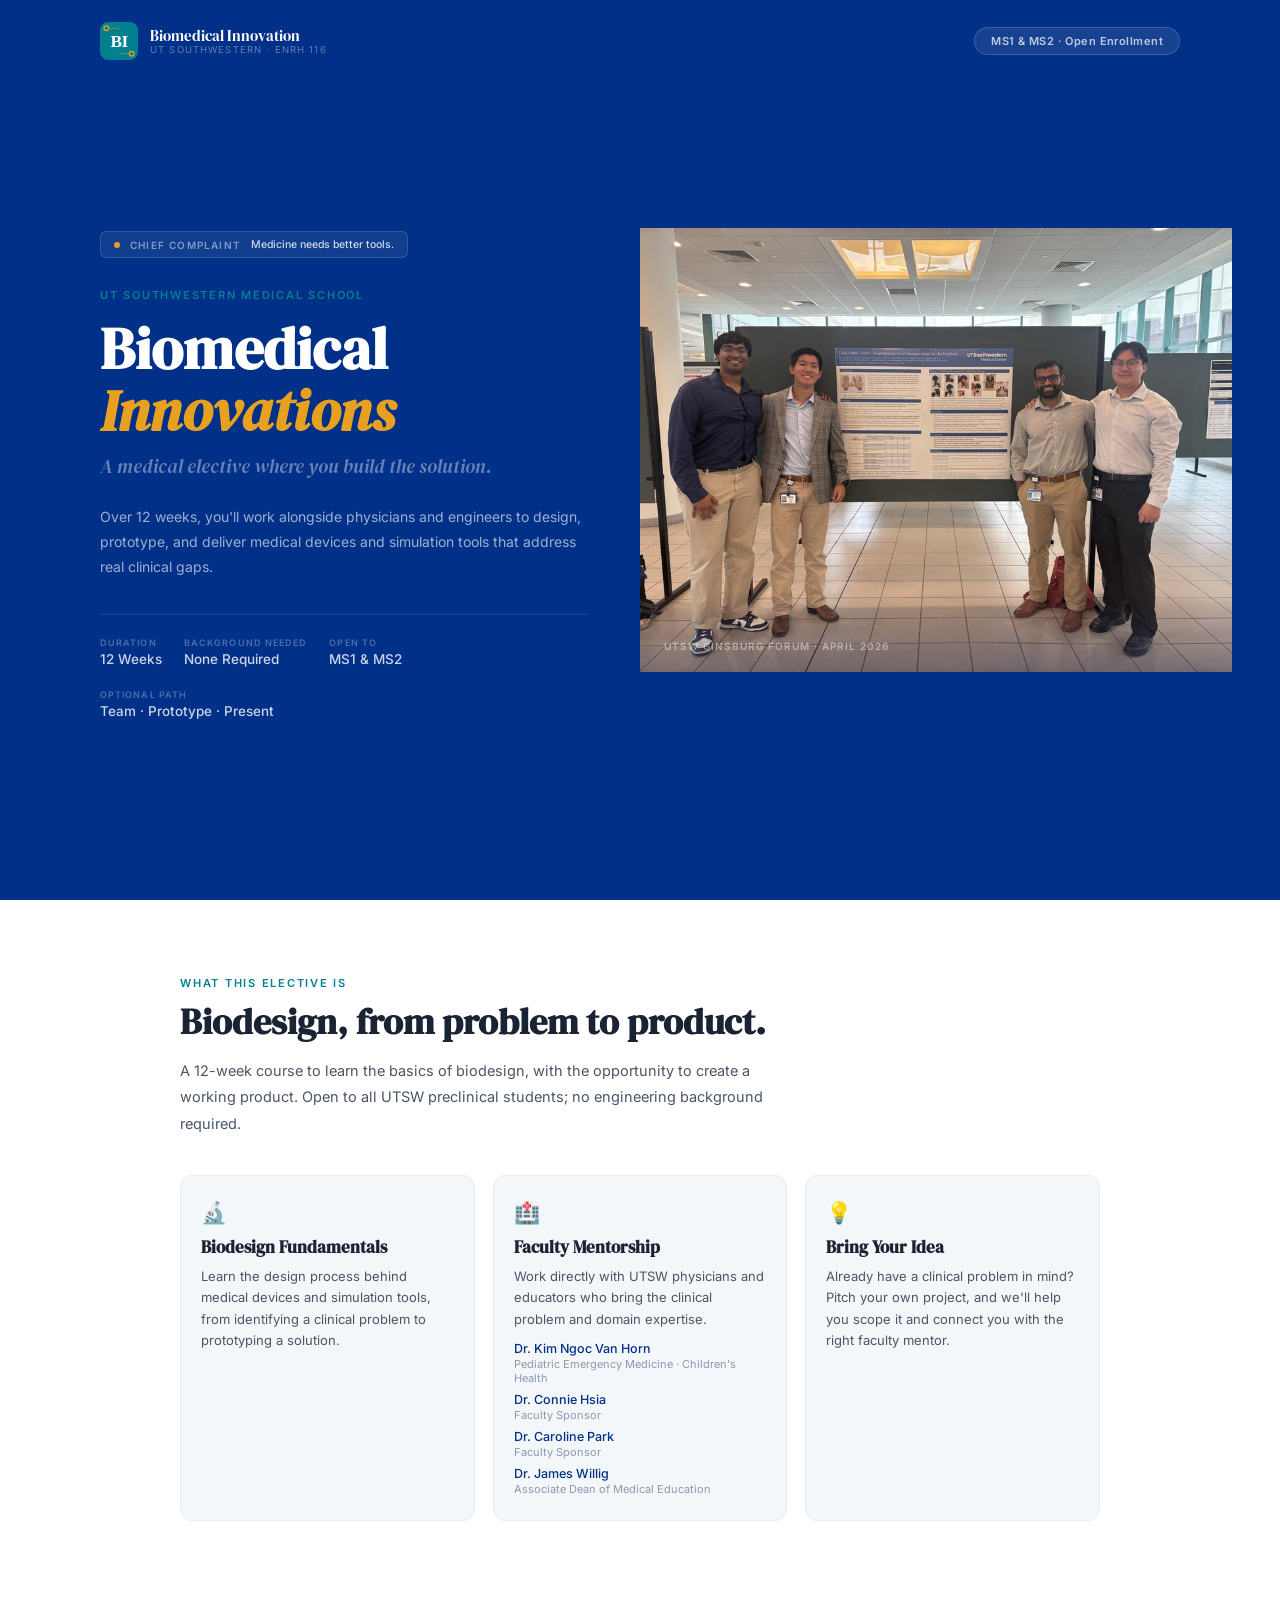
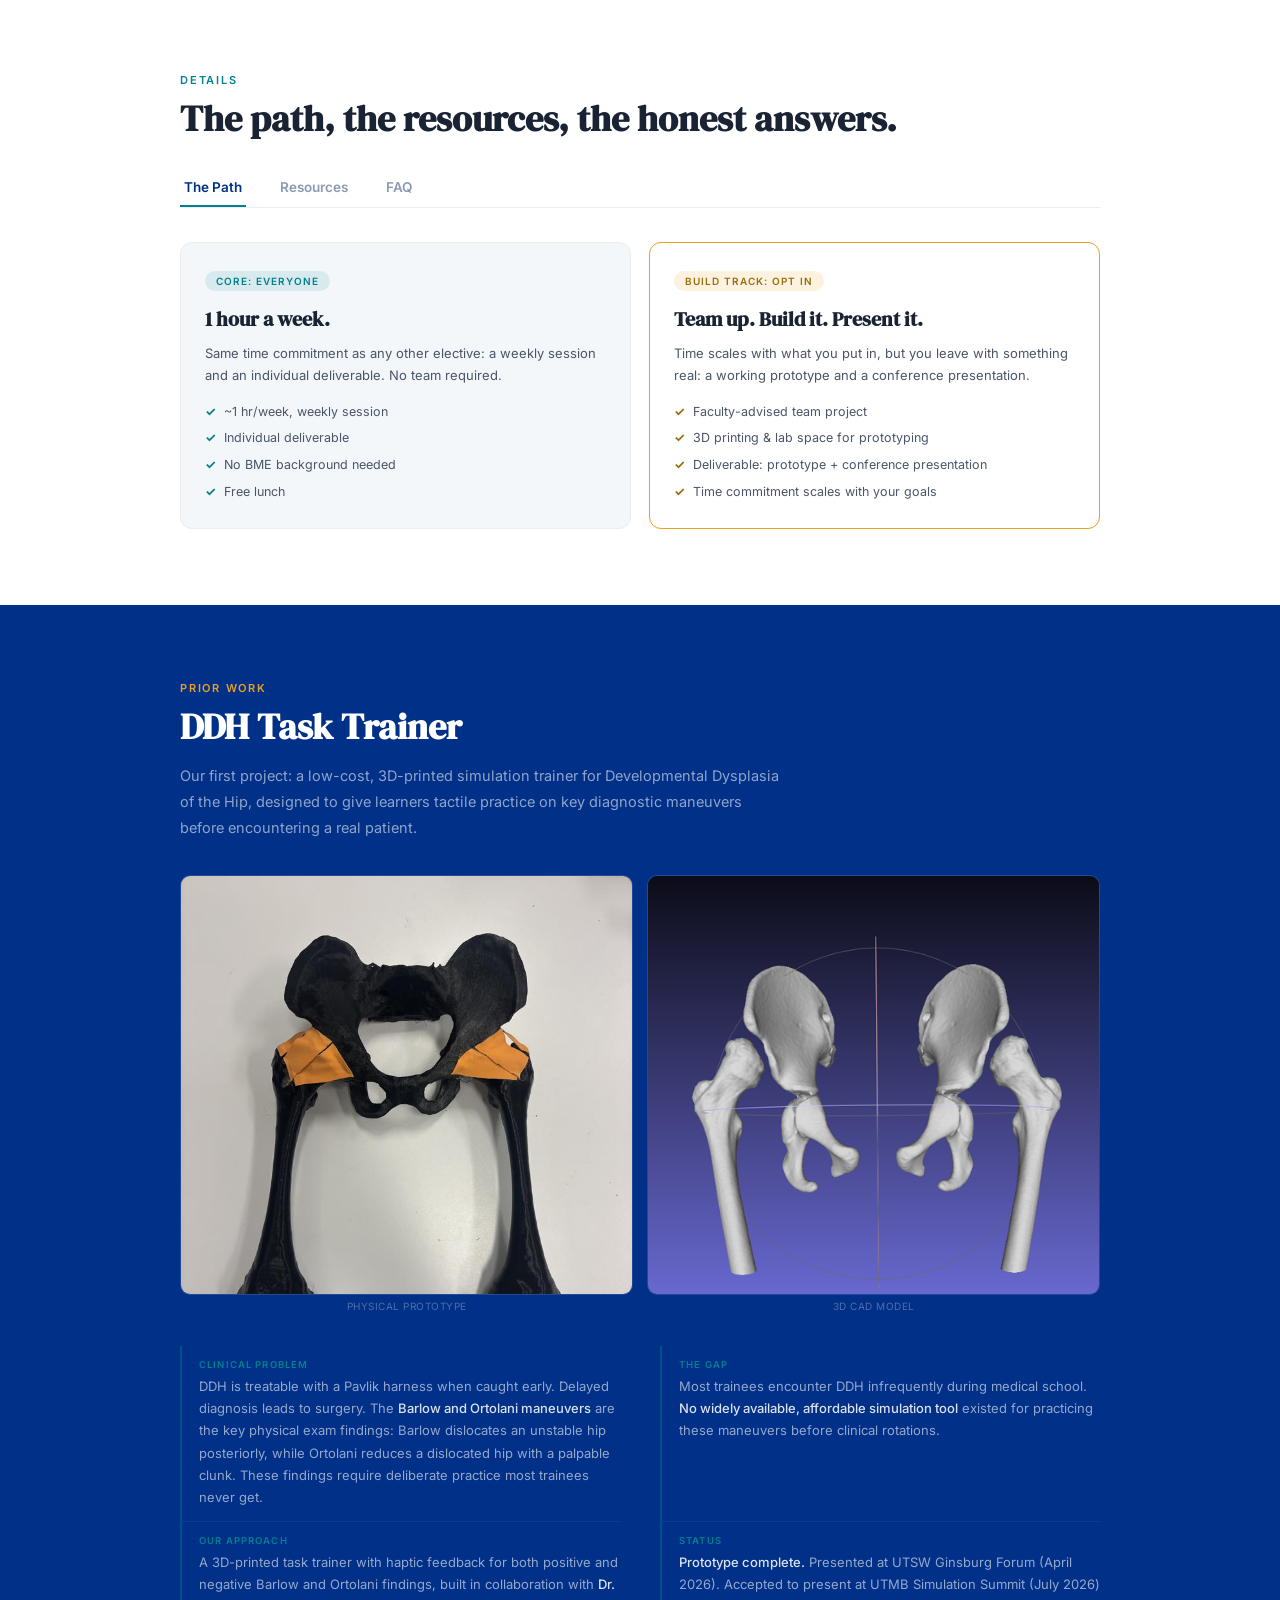
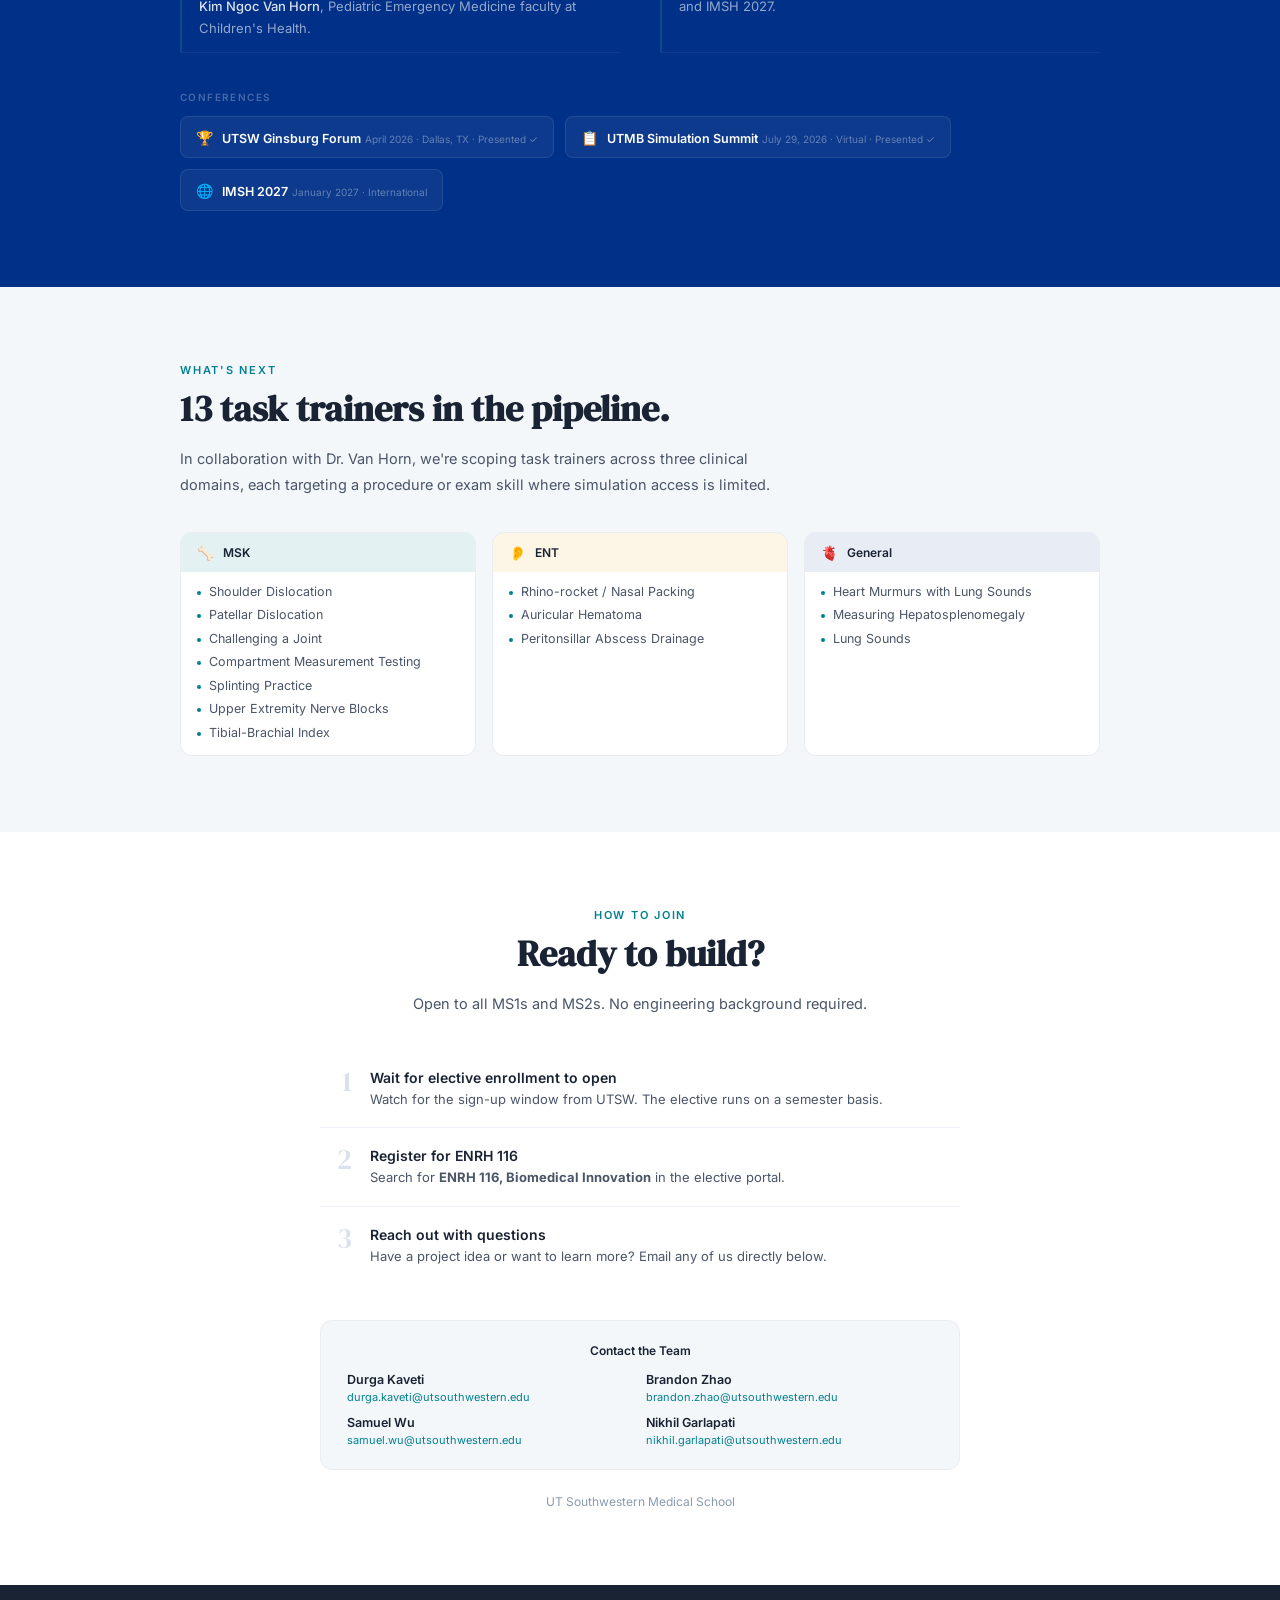
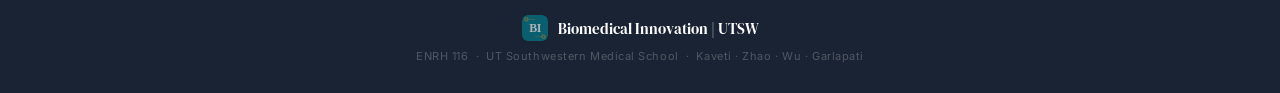
==== commit cfc8fefa: "Correct title and references to 'Biomedical Innovation'" ====
--- a/index.html
+++ b/index.html
@@ -3,7 +3,7 @@
 <head>
   <meta charset="UTF-8"/>
   <meta name="viewport" content="width=device-width, initial-scale=1.0"/>
-  <title>Biomedical Innovations | UTSW</title>
+  <title>Biomedical Innovation | UTSW</title>
   <link rel="preconnect" href="https://fonts.googleapis.com"/>
   <link rel="preconnect" href="https://fonts.gstatic.com" crossorigin/>
   <link href="https://fonts.googleapis.com/css2?family=DM+Serif+Display:ital@0;1&family=Inter:wght@300;400;500;600&display=swap" rel="stylesheet"/>
@@ -346,7 +346,7 @@
     <div class="navbar-brand">
       <img src="[data-uri]" alt="BI logo" class="navbar-logo"/>
       <div class="navbar-wordmark">
-        <span class="navbar-title">Biomedical Innovations</span>
+        <span class="navbar-title">Biomedical Innovation</span>
         <span class="navbar-sub">UT Southwestern · ENRH 116</span>
       </div>
     </div>
@@ -610,7 +610,7 @@
         <span class="step-num">2</span>
         <div class="step-content">
           <p class="step-title">Register for ENRH 116</p>
-          <p class="step-desc">Search for <strong>ENRH 116, Biomedical Innovations</strong> in the elective portal.</p>
+          <p class="step-desc">Search for <strong>ENRH 116, Biomedical Innovation</strong> in the elective portal.</p>
         </div>
       </div>
       <div class="join-step reveal">
@@ -650,7 +650,7 @@
 <footer>
   <div class="footer-brand">
     <img src="[data-uri]" alt="BI logo" class="footer-logo"/>
-    <span class="footer-wordmark">Biomedical Innovations | UTSW</span>
+    <span class="footer-wordmark">Biomedical Innovation | UTSW</span>
   </div>
   <p class="footer-sub">ENRH 116 &nbsp;·&nbsp; UT Southwestern Medical School &nbsp;·&nbsp; Kaveti · Zhao · Wu · Garlapati</p>
 </footer>
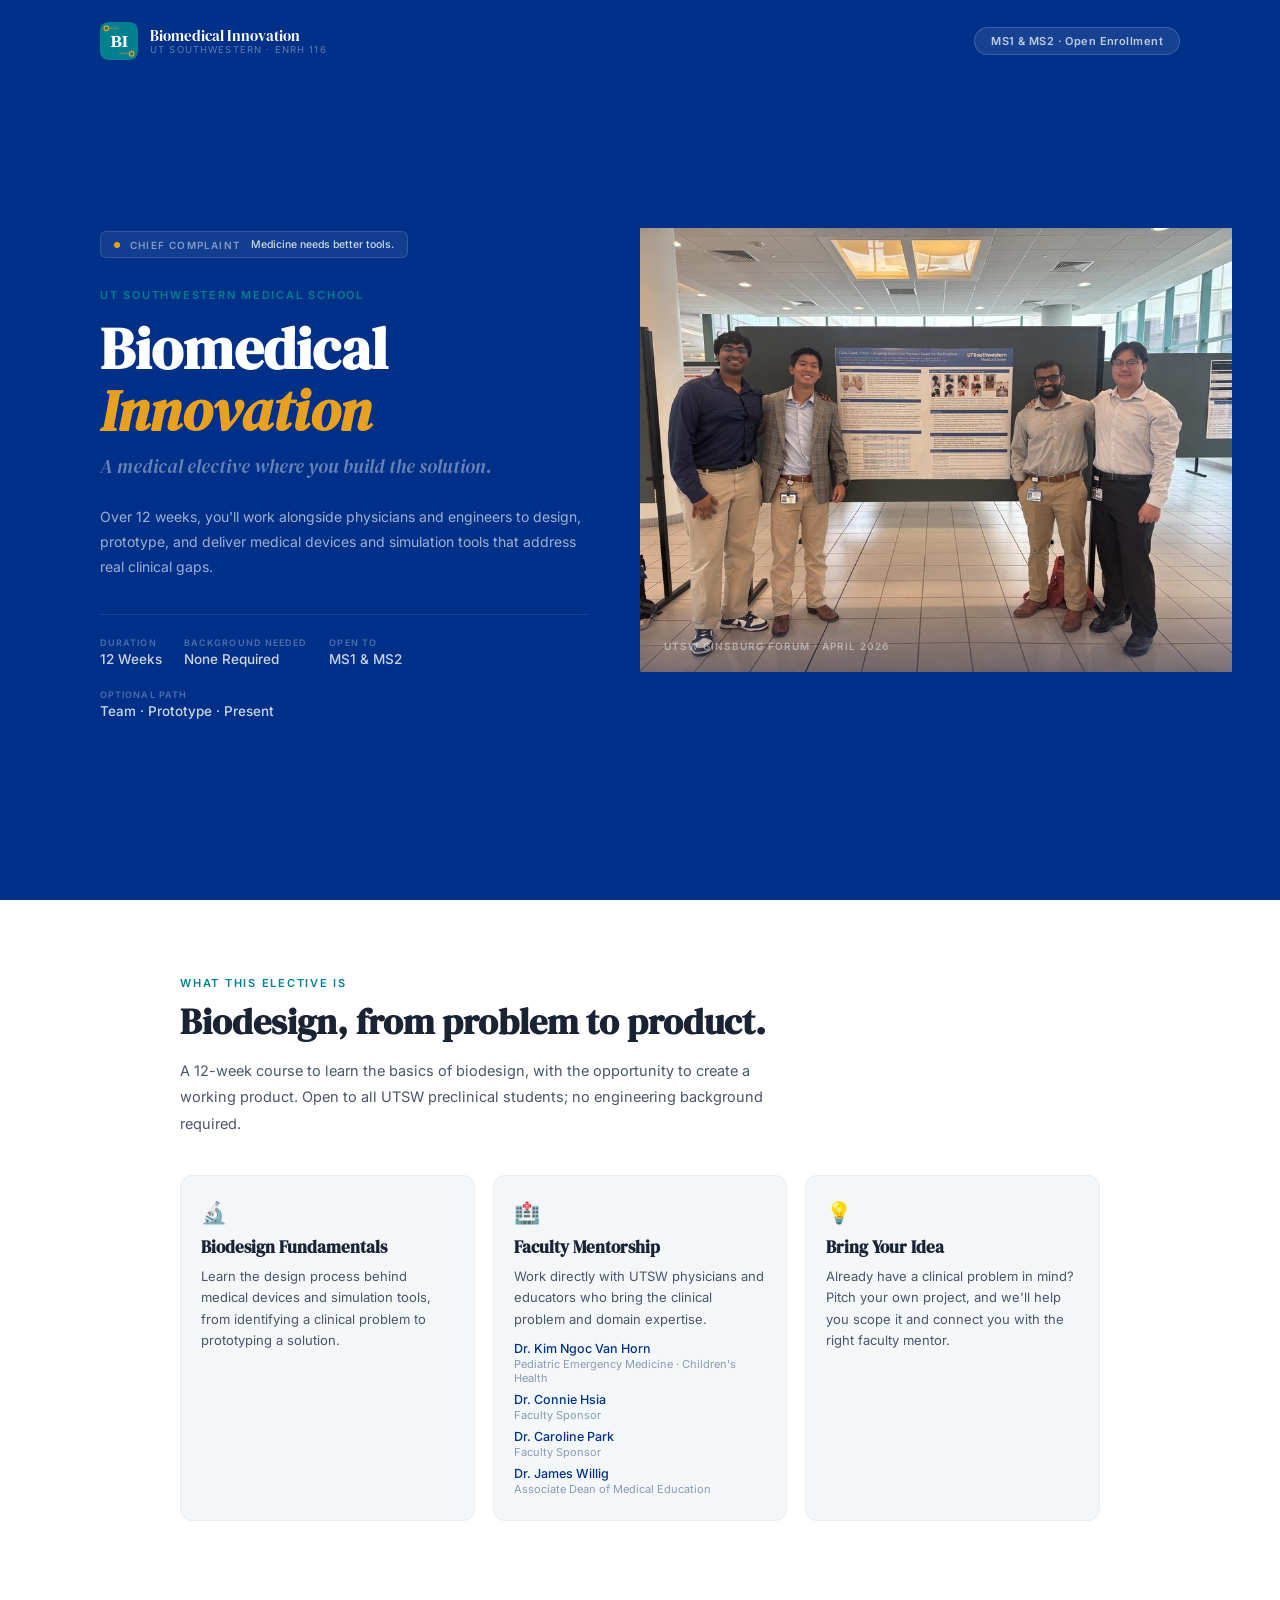
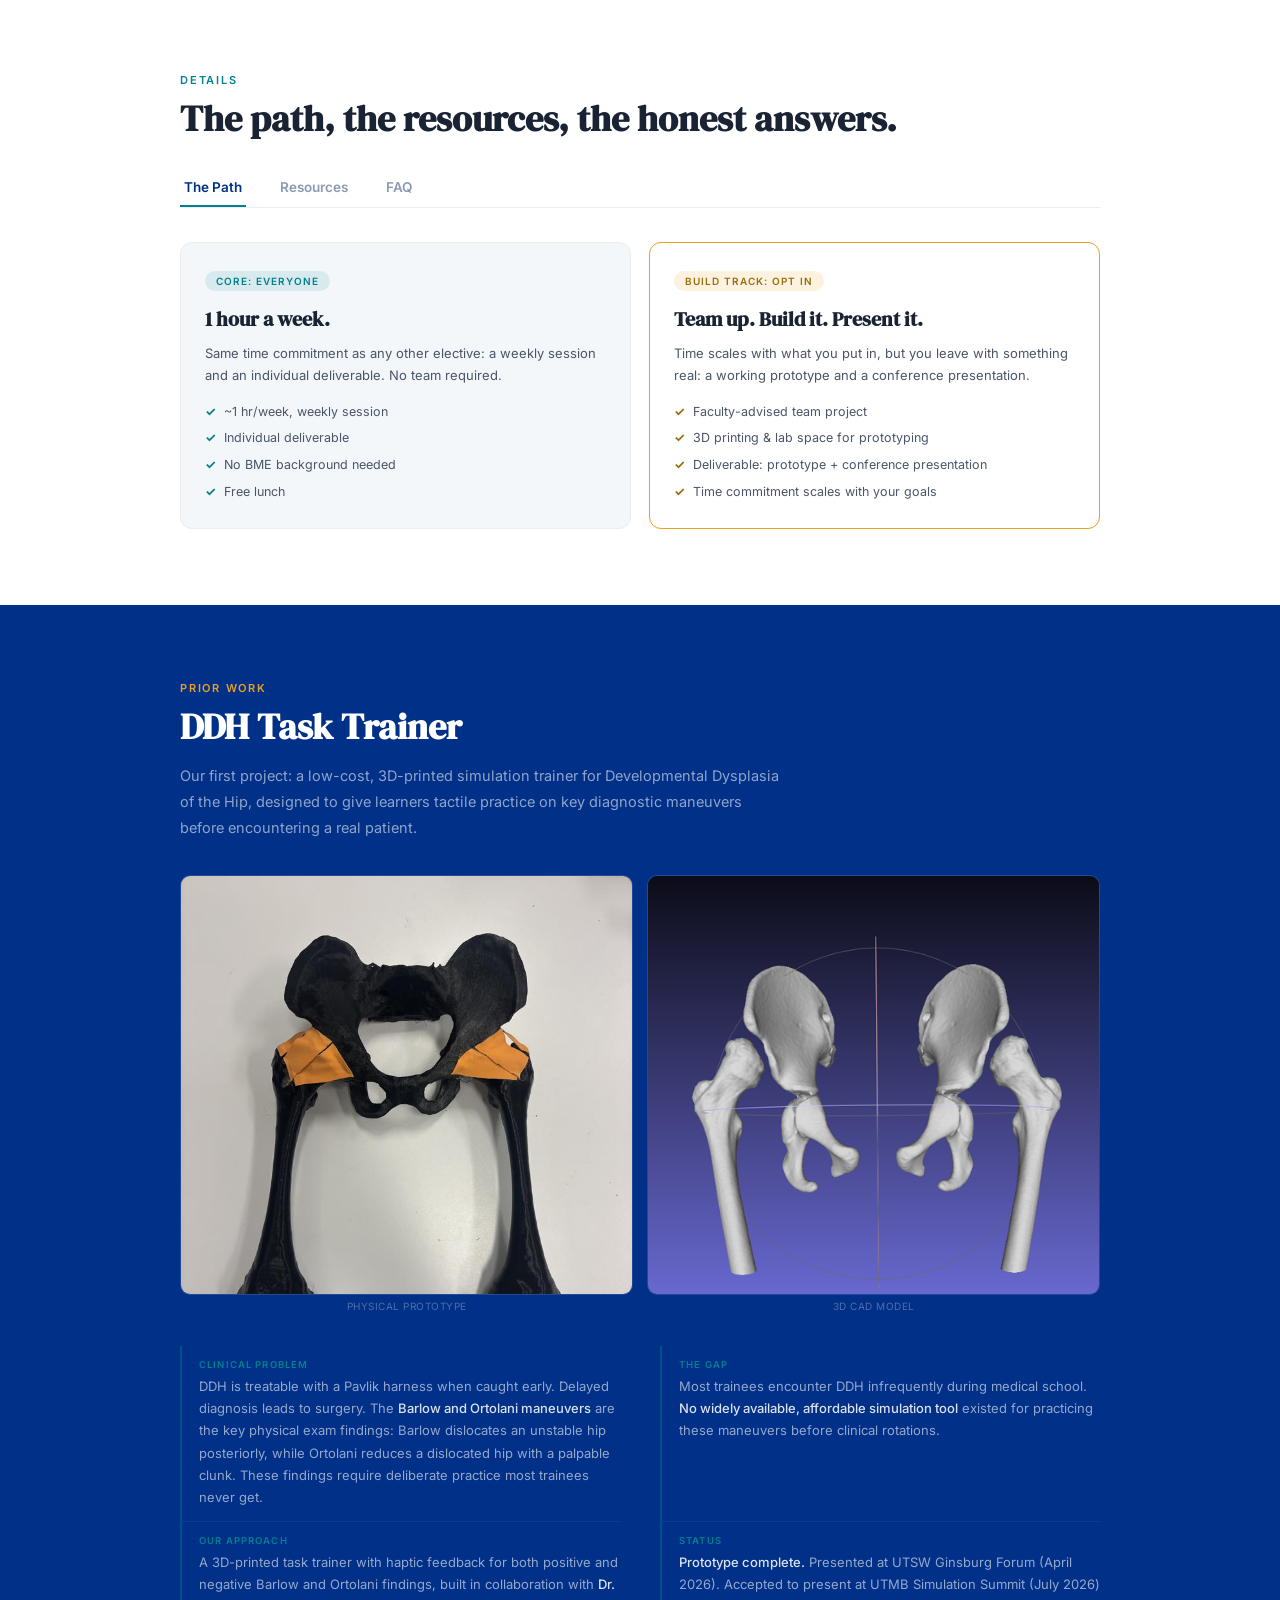
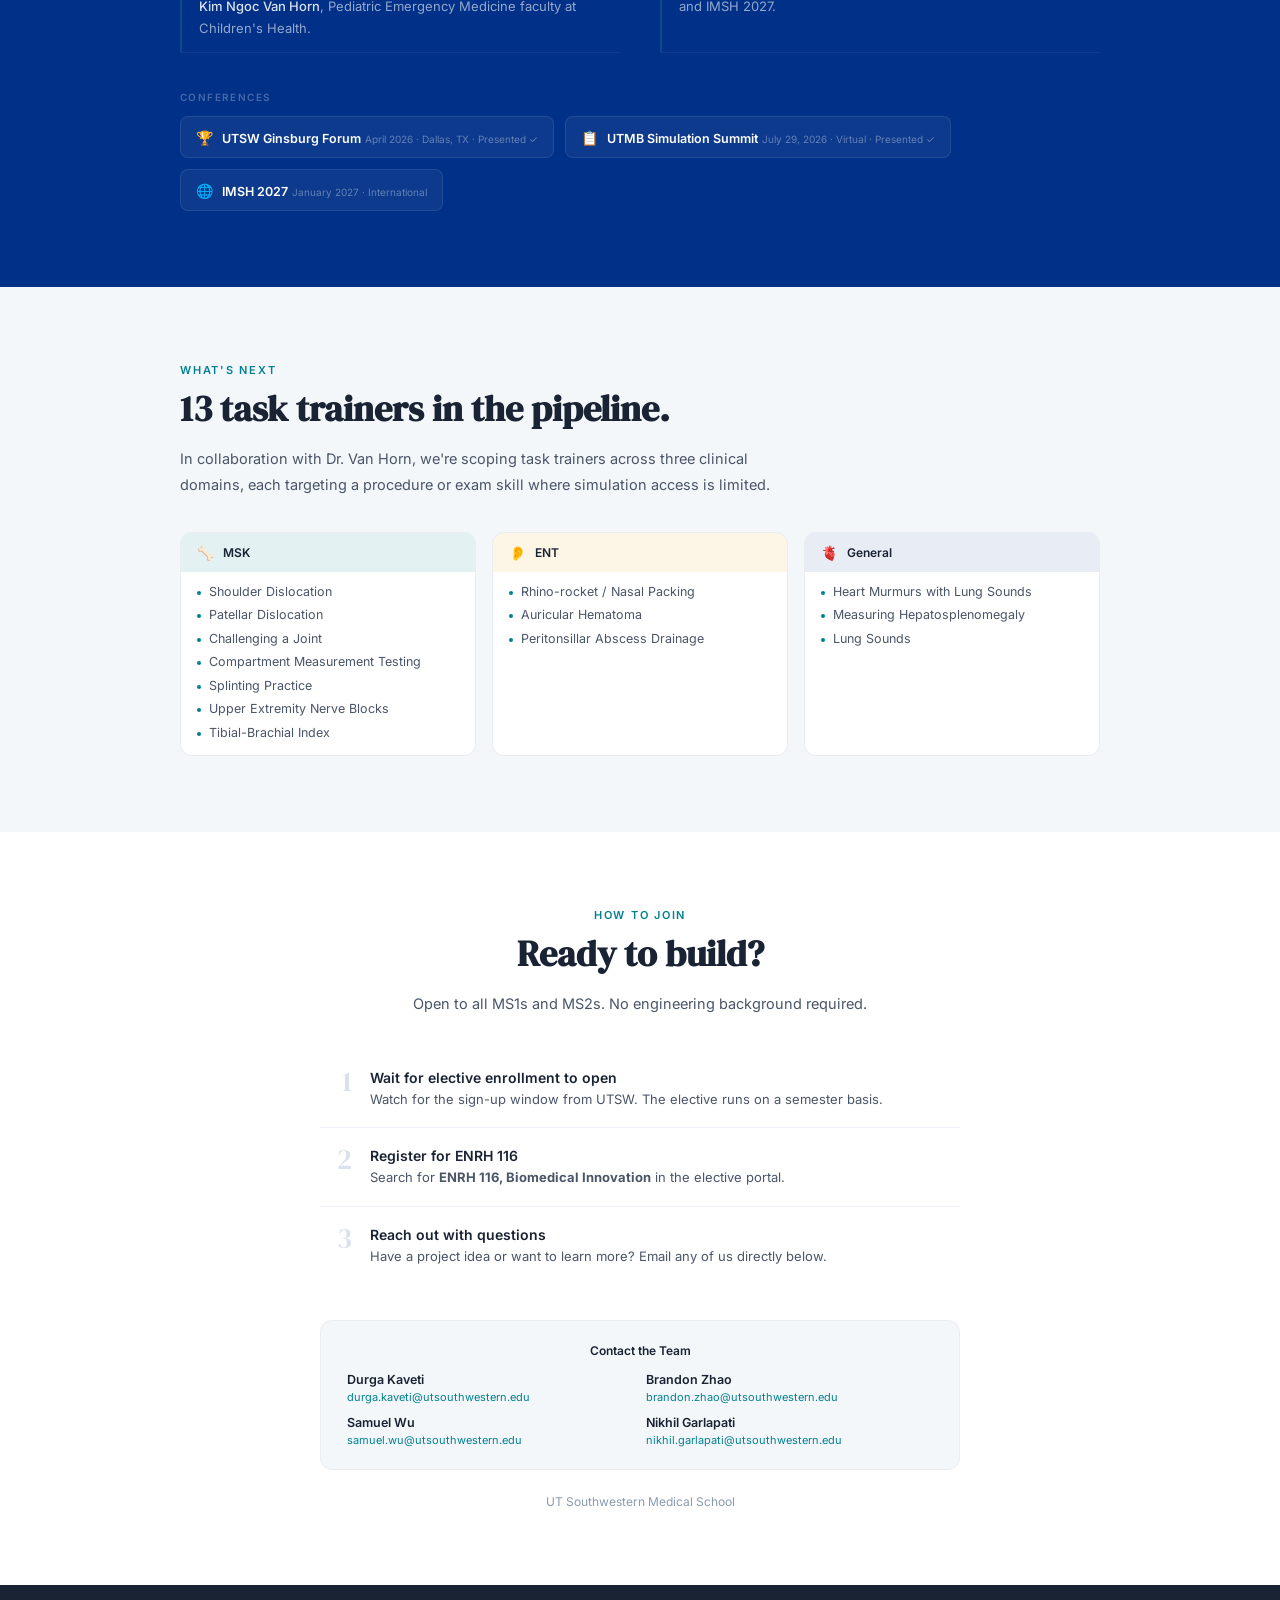
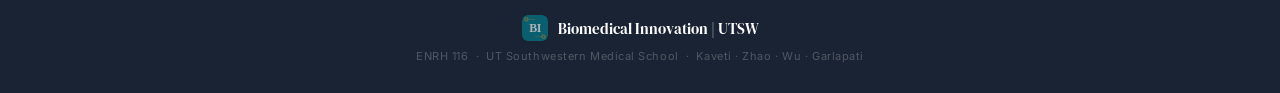
==== commit a925b316: "Change 'Innovations' to 'Innovation' in headline" ====
--- a/index.html
+++ b/index.html
@@ -361,7 +361,7 @@
       <span class="case-card-value">Medicine needs better tools.</span>
     </div>
     <p class="hero-eyebrow">UT Southwestern Medical School</p>
-    <h1 class="hero-headline">Biomedical<br><em>Innovations</em></h1>
+    <h1 class="hero-headline">Biomedical<br><em>Innovation</em></h1>
     <p class="hero-sub">A medical elective where you build the solution.</p>
     <p class="hero-body">Over 12 weeks, you'll work alongside physicians and engineers to design, prototype, and deliver medical devices and simulation tools that address real clinical gaps.</p>
     <div class="hero-meta">
